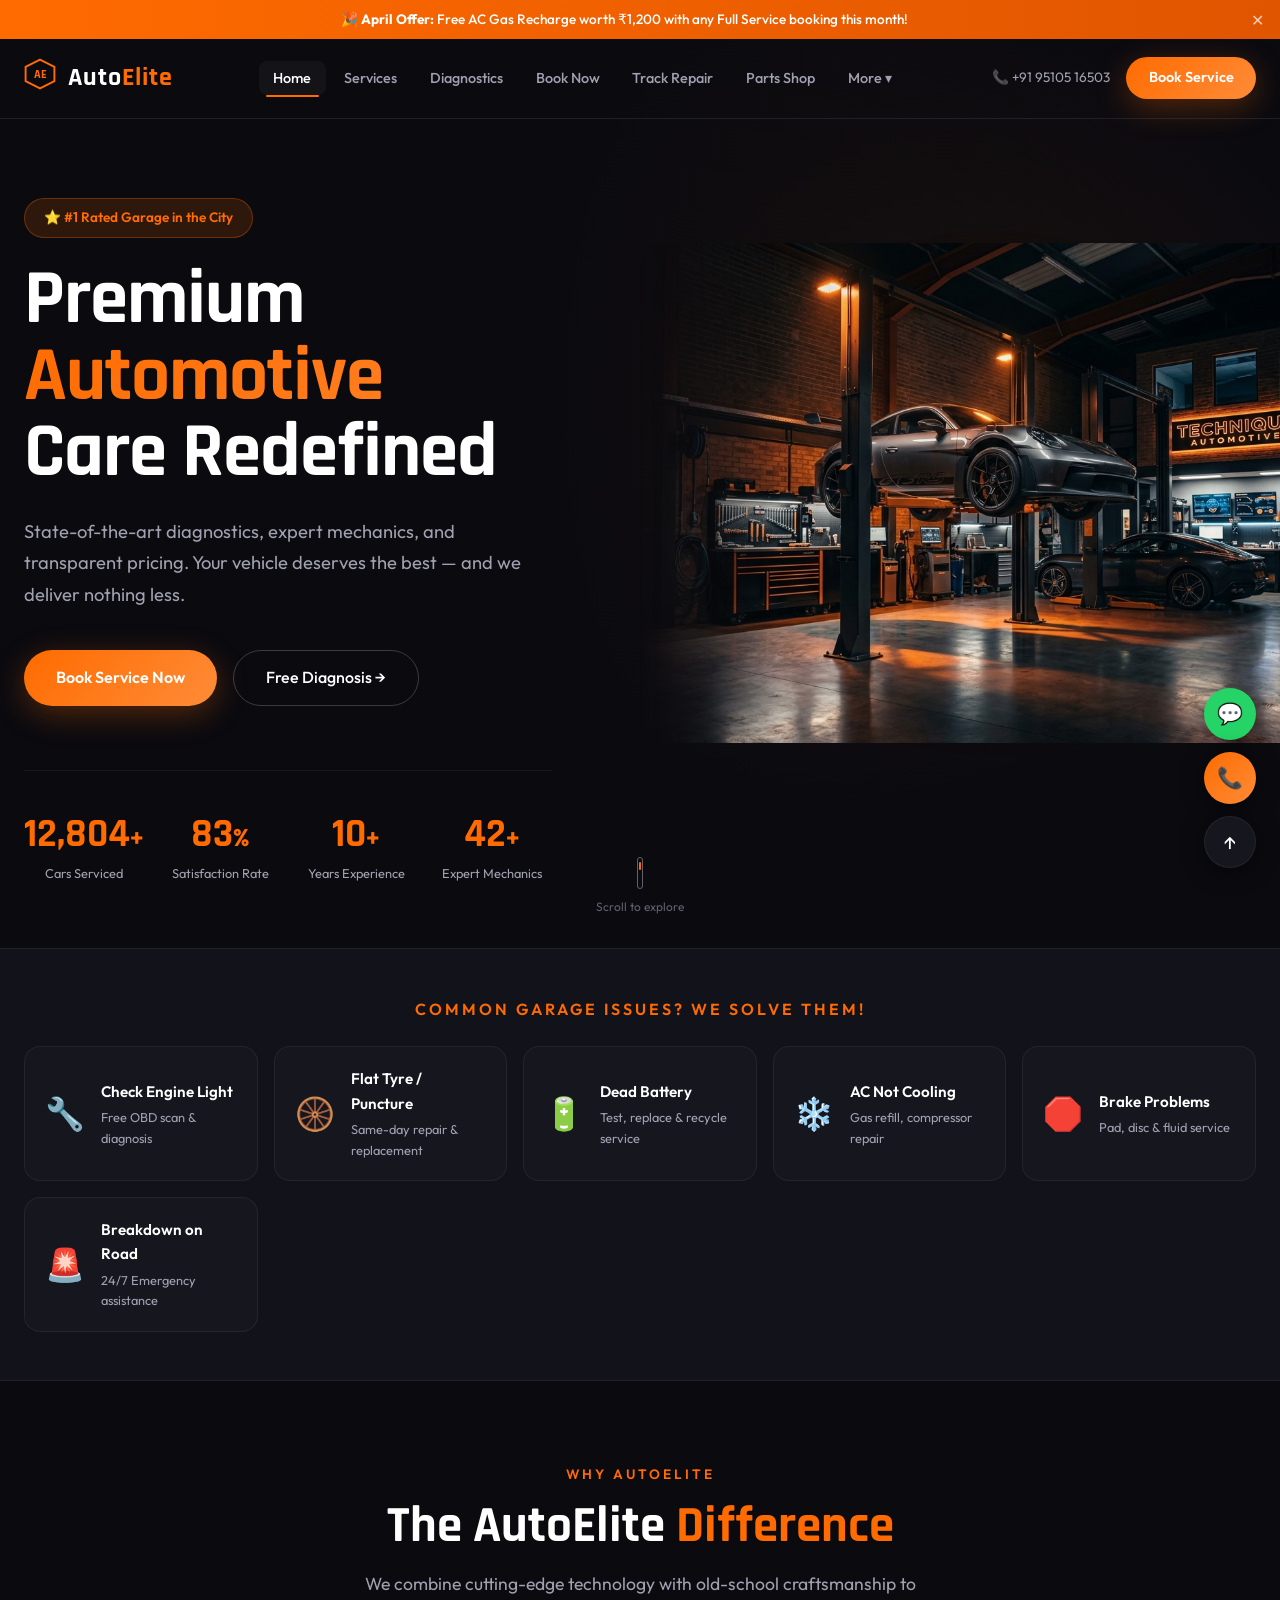
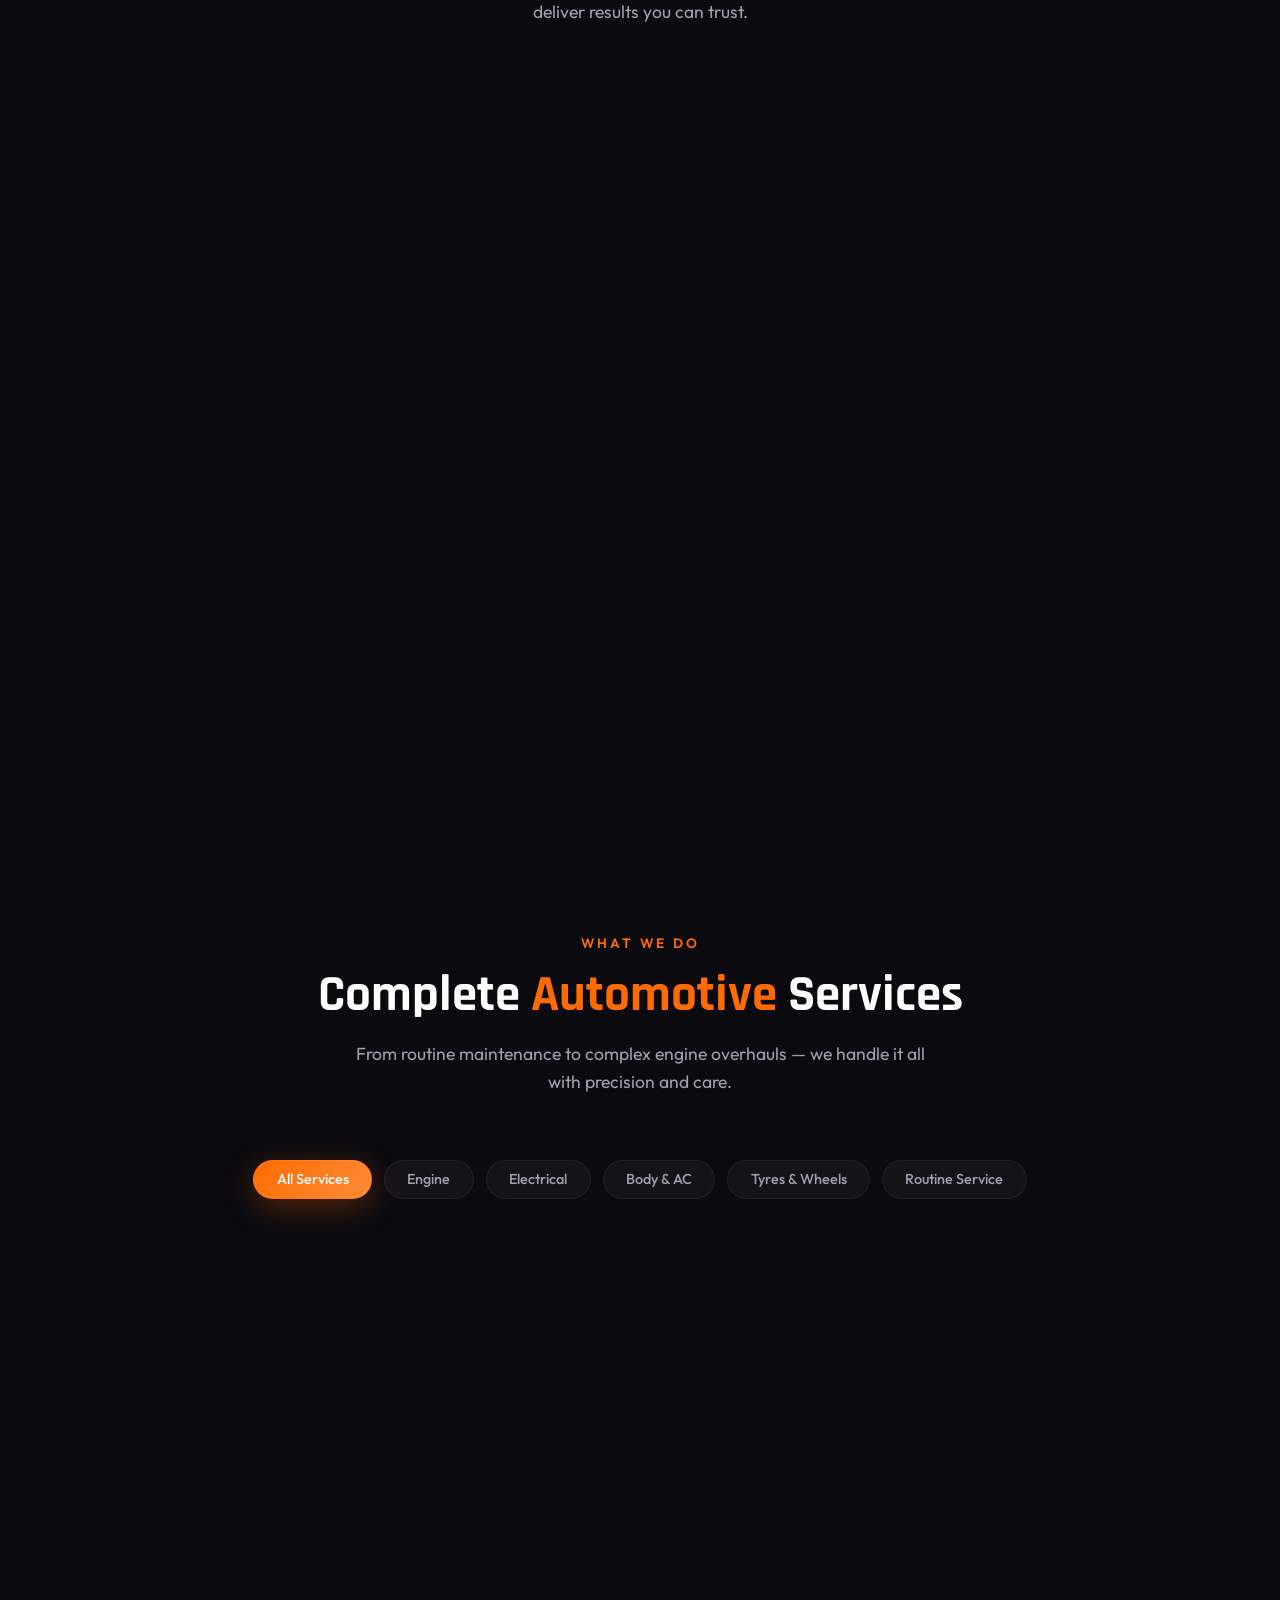
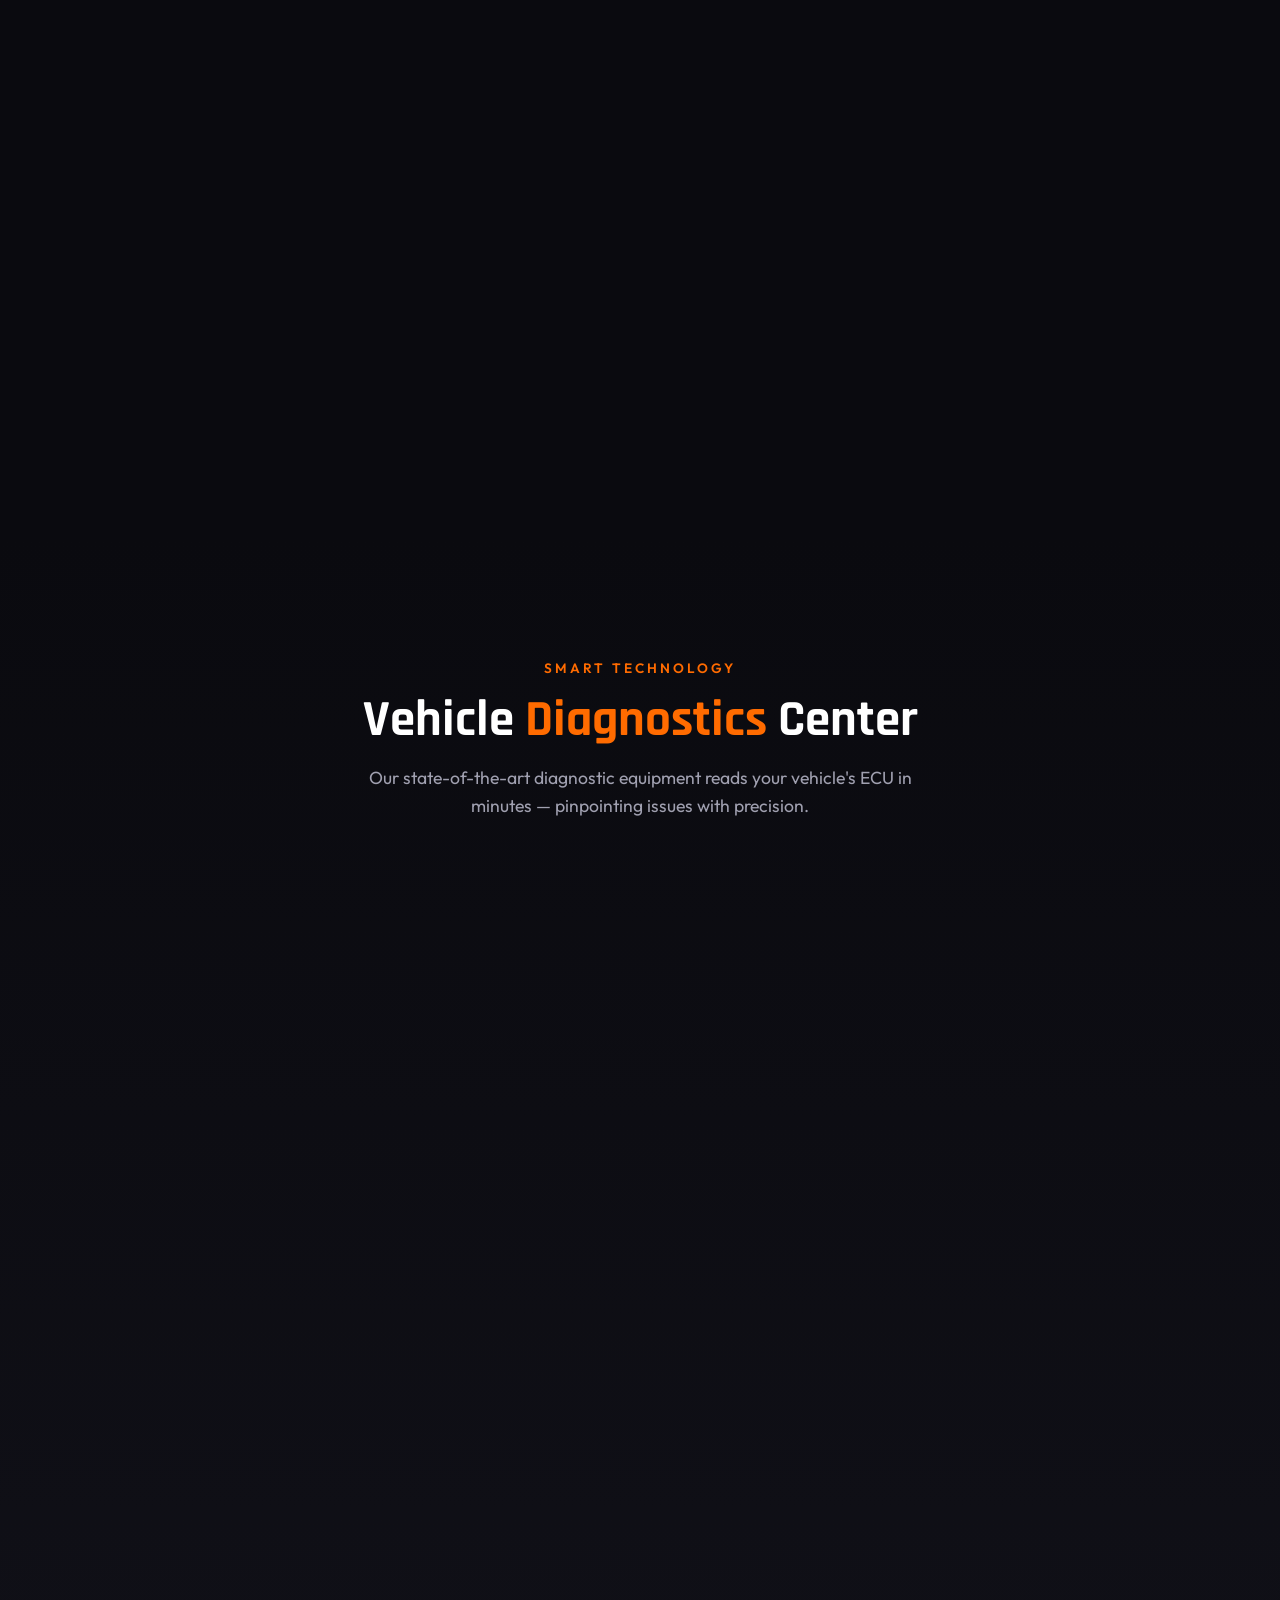
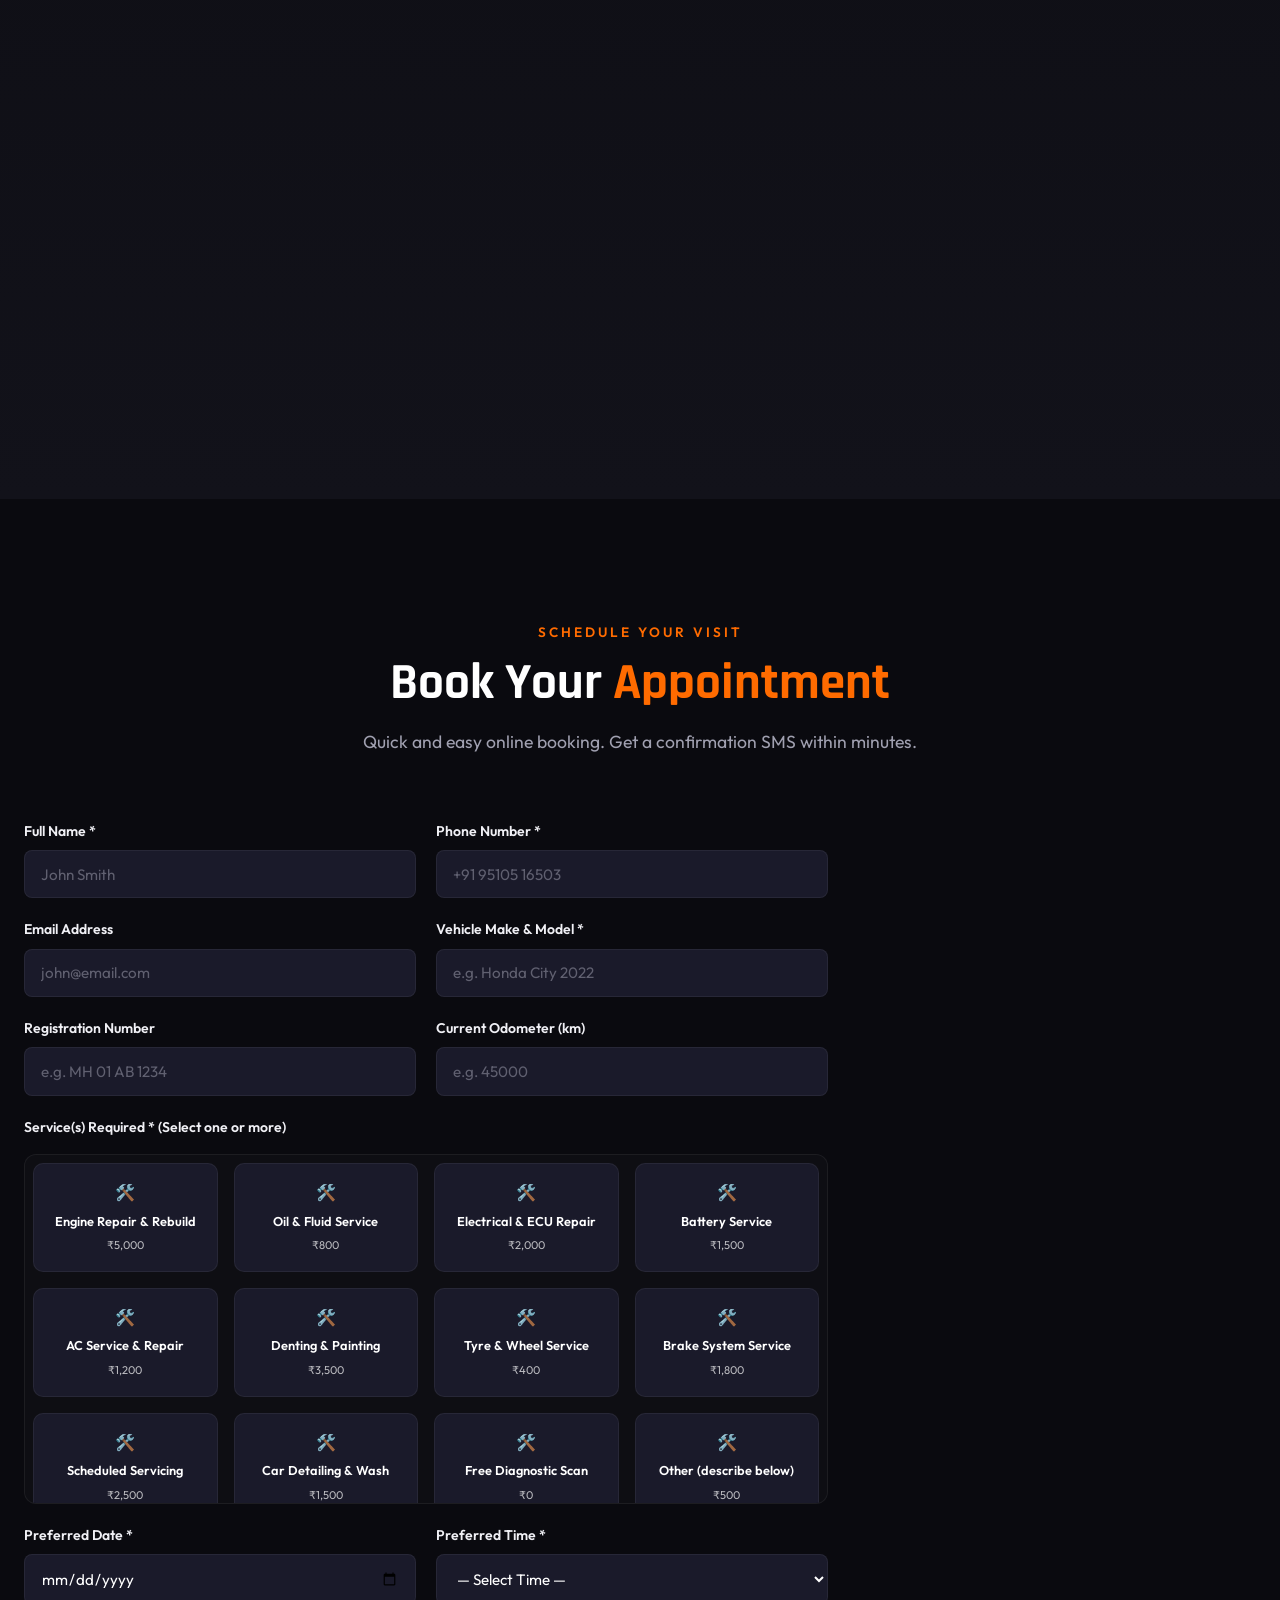
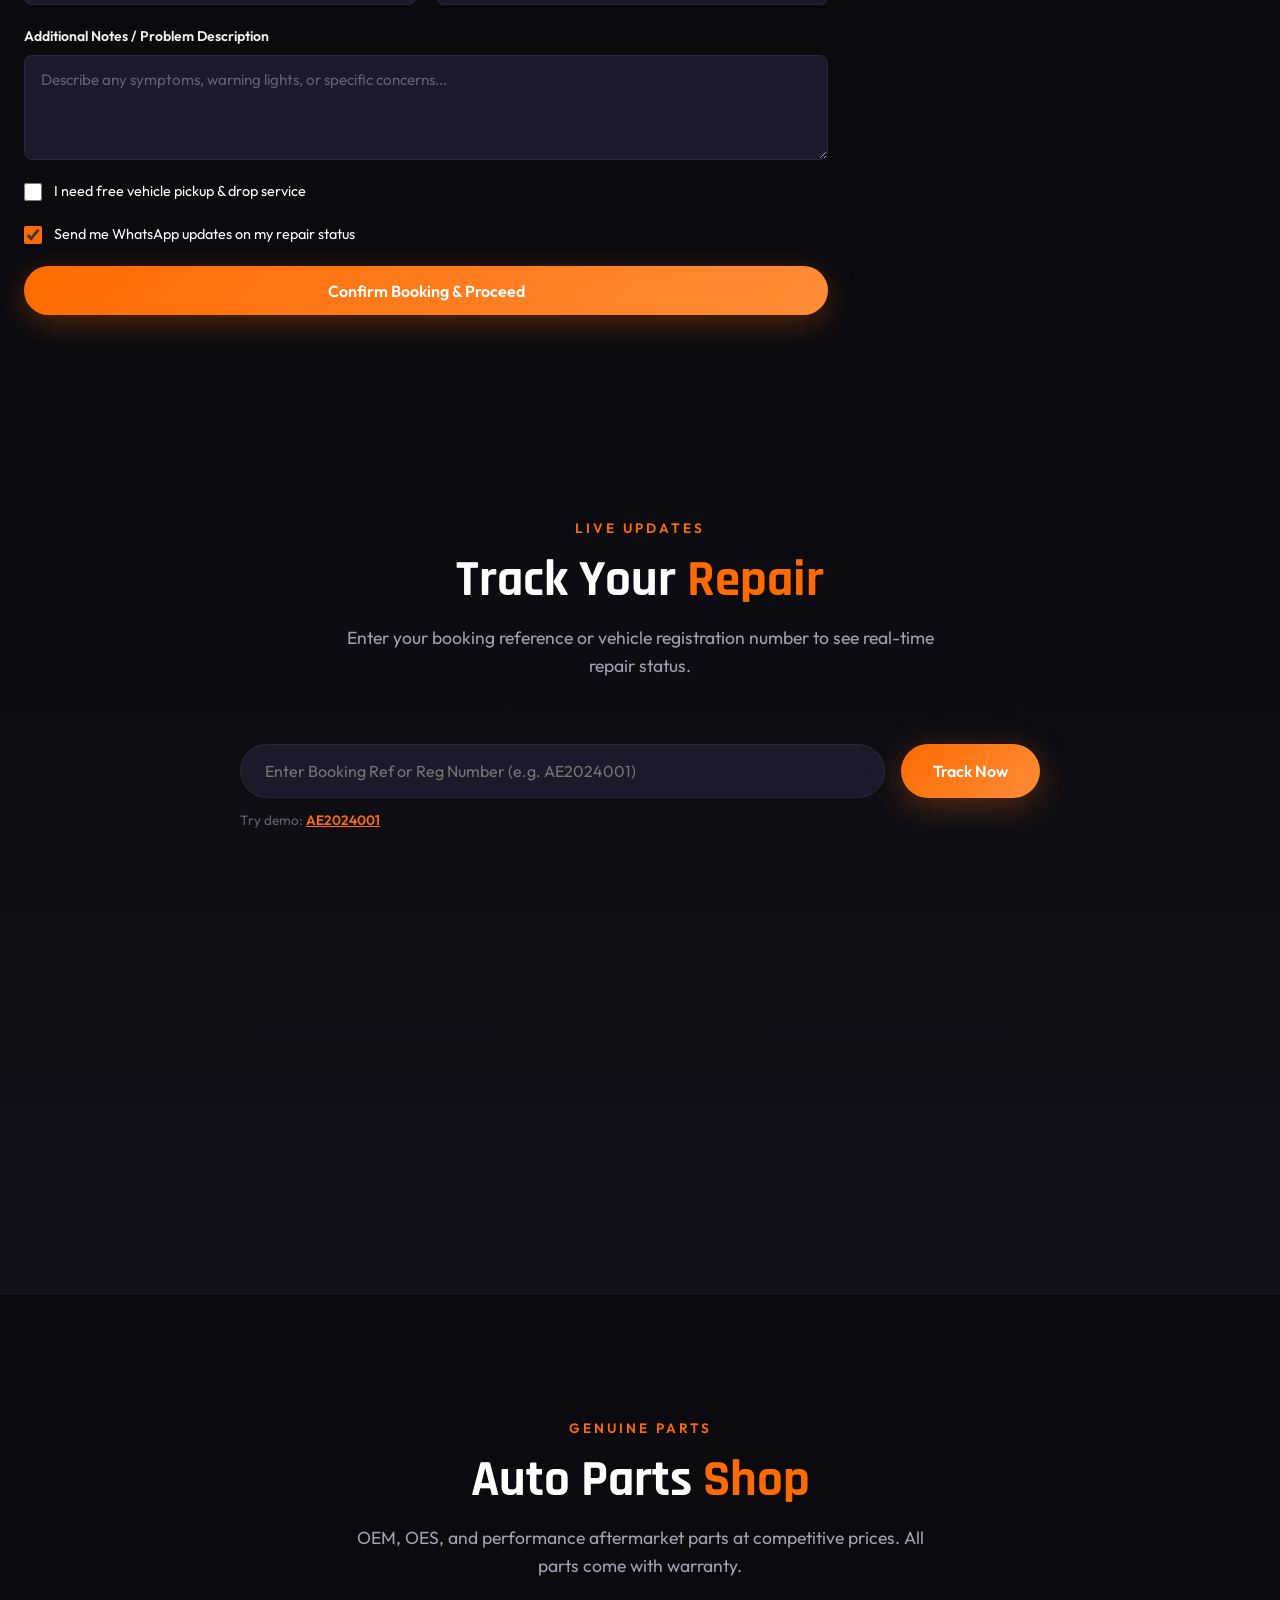
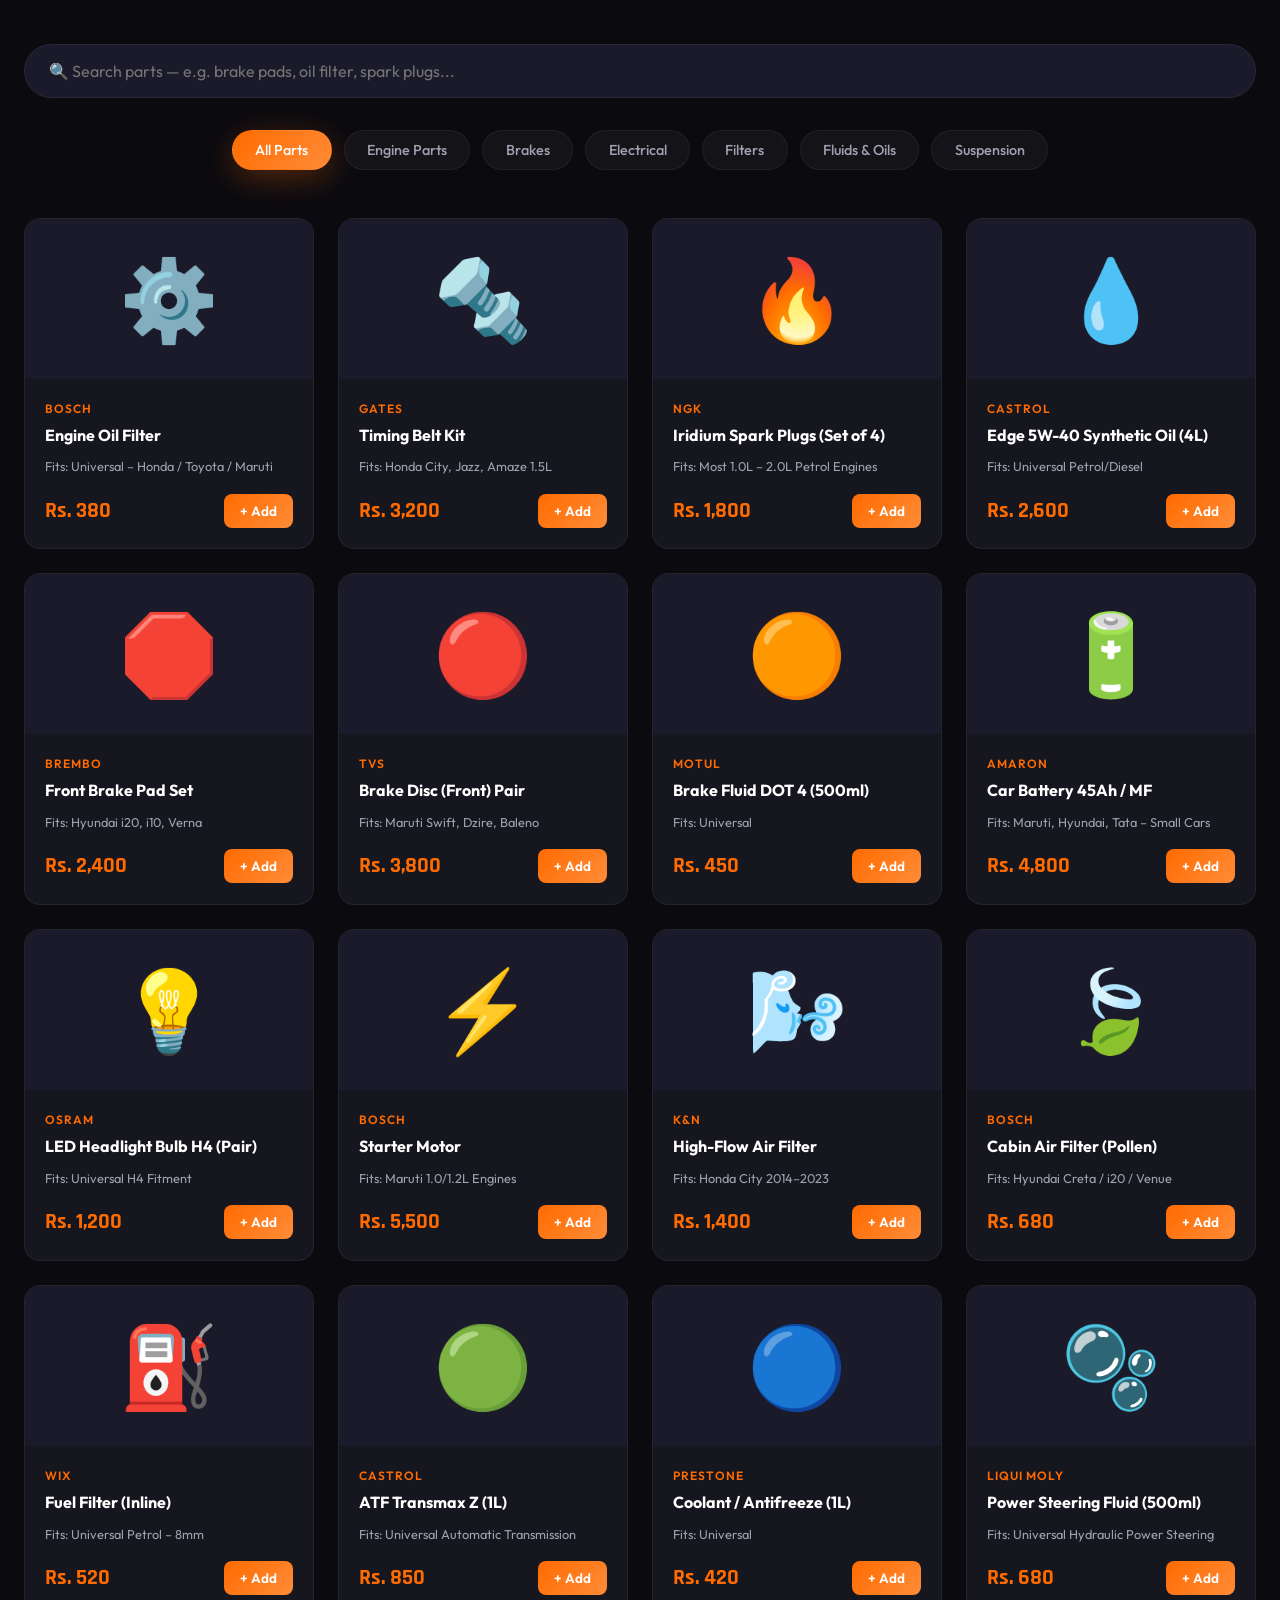
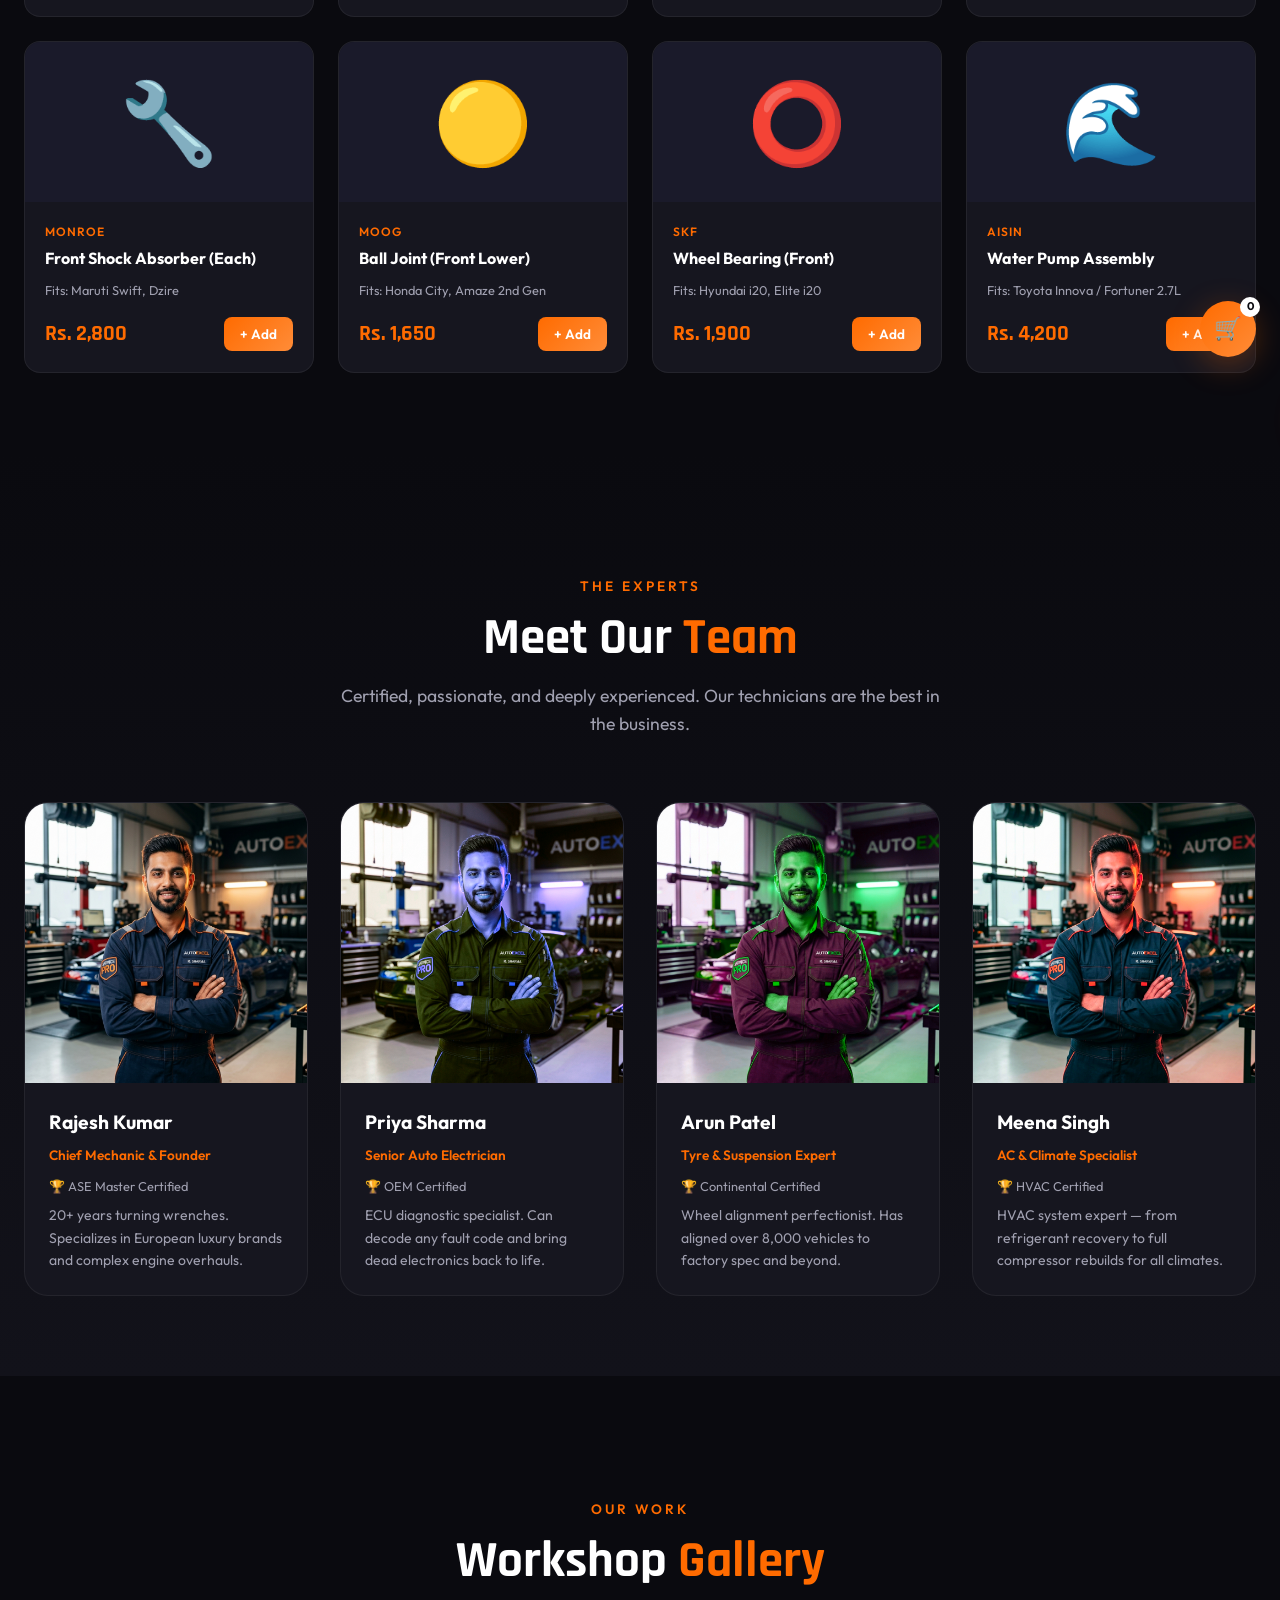
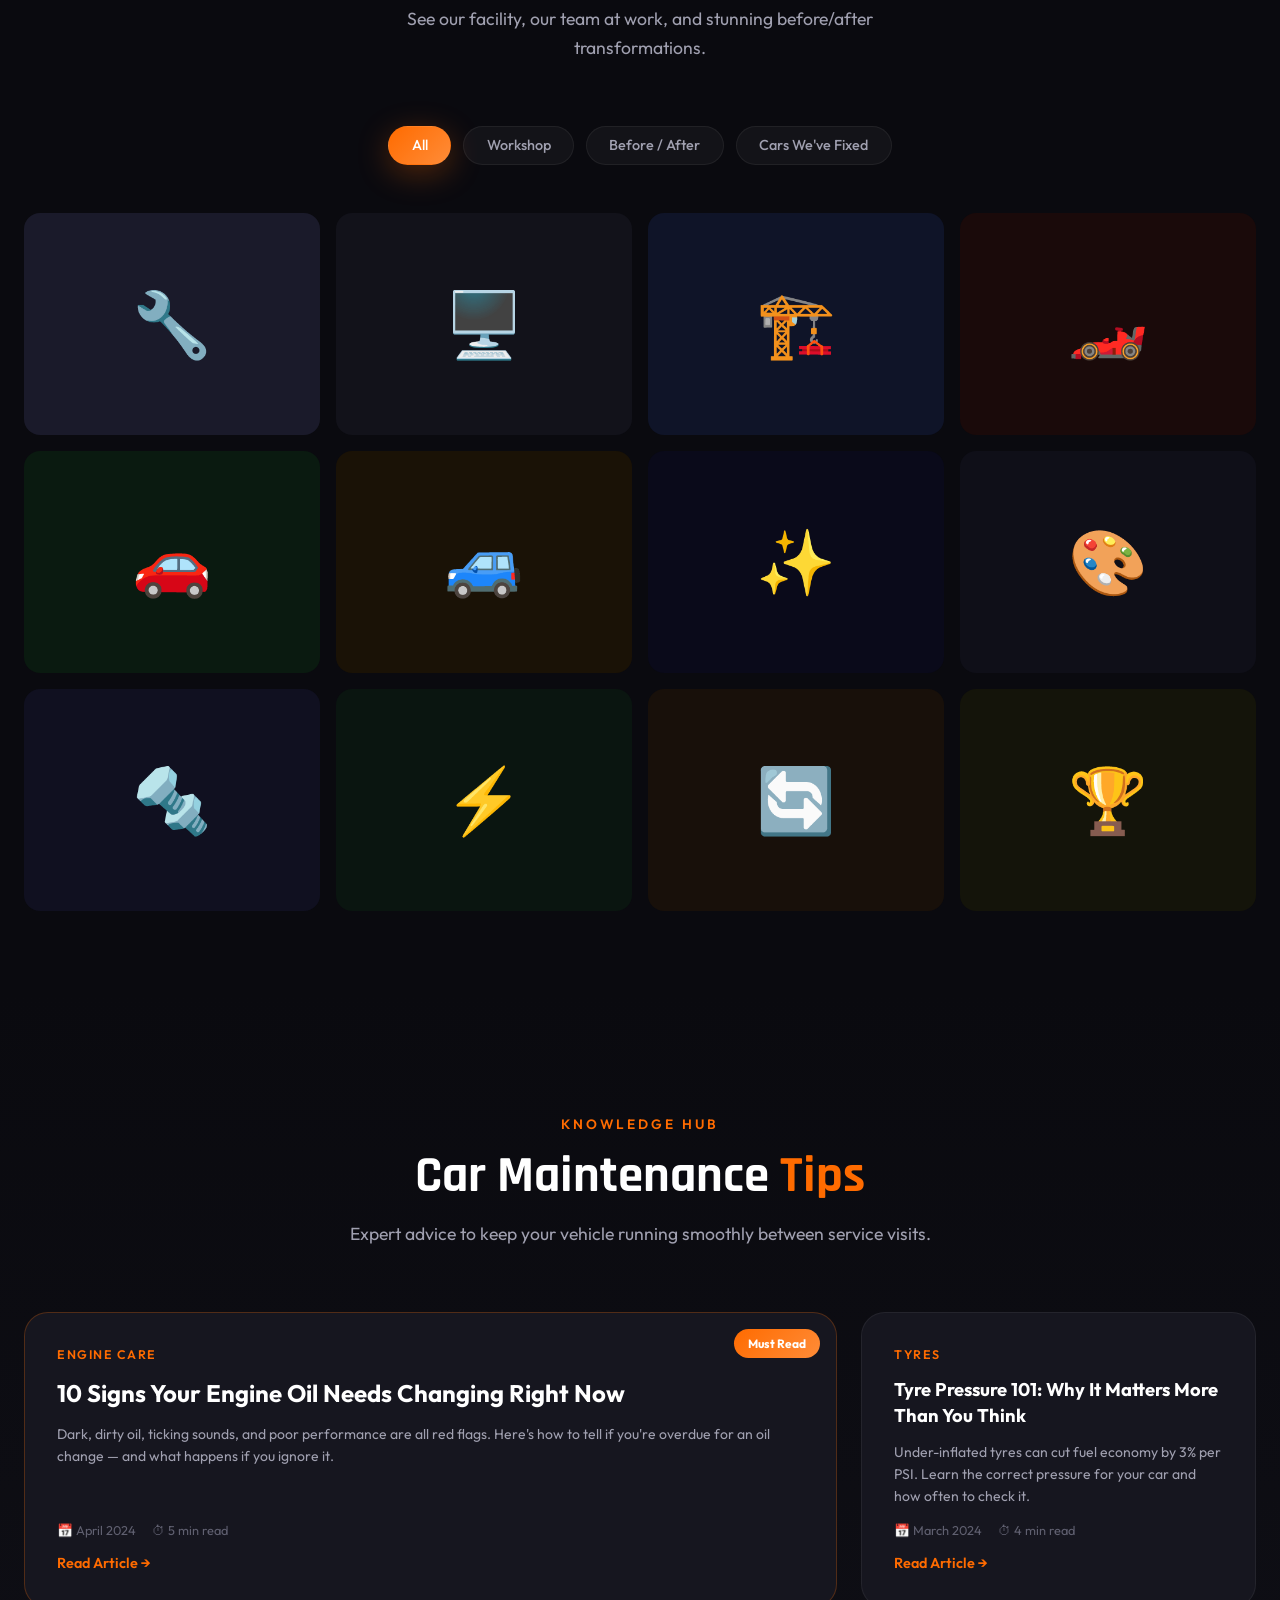
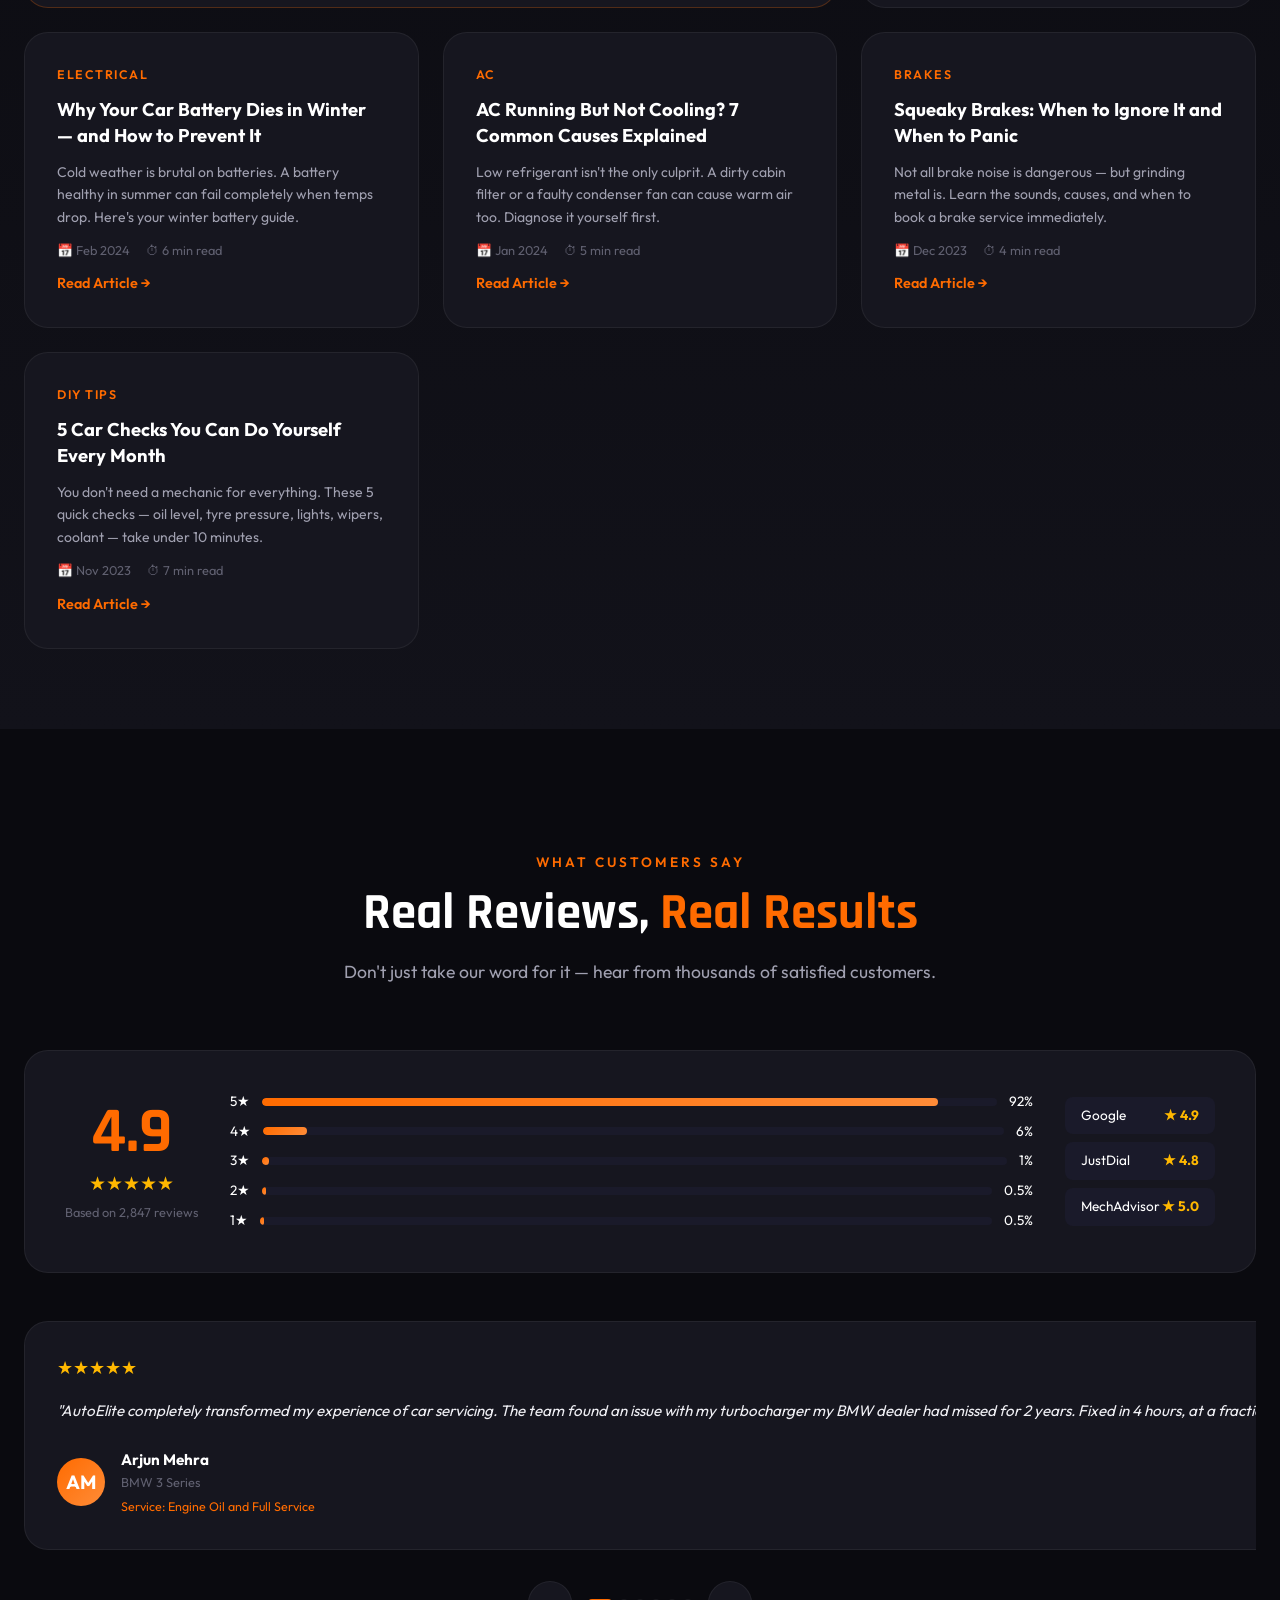
==== index.html @ bdc1ee04 "feat: Add complete AutoElite Garage website with all features" ====
<!DOCTYPE html>
<html lang="en">
<head>
  <meta charset="UTF-8" />
  <meta name="viewport" content="width=device-width, initial-scale=1.0" />
  <meta name="description" content="AutoElite Garage – Premium automotive repair, diagnostics, and maintenance. Book your appointment online, track your vehicle repair in real-time, and experience world-class service." />
  <meta name="keywords" content="garage, auto repair, car service, vehicle diagnostics, brake repair, engine repair, oil change, tire service" />
  <meta name="theme-color" content="#FF6B00" />
  <meta property="og:title" content="AutoElite Garage | Premium Automotive Care" />
  <meta property="og:description" content="State-of-the-art diagnostics, certified mechanics, and transparent pricing. Book online in 60 seconds." />
  <meta property="og:type" content="website" />
  <meta property="og:image" content="assets/hero.jpg" />
  <meta name="twitter:card" content="summary_large_image" />
  <link rel="icon" href="data:image/svg+xml,<svg xmlns='http://www.w3.org/2000/svg' viewBox='0 0 100 100'><text y='.9em' font-size='90'>🔧</text></svg>" />
  <title>AutoElite Garage | Premium Automotive Care</title>
  <link rel="preconnect" href="https://fonts.googleapis.com" />
  <link rel="preconnect" href="https://fonts.gstatic.com" crossorigin />
  <link href="https://fonts.googleapis.com/css2?family=Outfit:wght@300;400;500;600;700;800;900&family=Rajdhani:wght@400;500;600;700&display=swap" rel="stylesheet" />
  <link rel="stylesheet" href="css/style.css" />
  <link rel="stylesheet" href="css/animations.css" />
  <style>
    .service-selection-grid {
      display: grid;
      grid-template-columns: repeat(auto-fill, minmax(160px, 1fr));
      gap: 1rem;
      margin-top: 0.5rem;
      max-height: 350px;
      overflow-y: auto;
      padding: 0.5rem;
      border: 1px solid var(--dark-border);
      border-radius: 12px;
      background: rgba(255, 255, 255, 0.02);
    }
    .service-card {
      background: var(--dark-3);
      border: 1px solid var(--dark-border);
      padding: 1rem;
      border-radius: 10px;
      cursor: pointer;
      transition: all 0.3s ease;
      display: flex;
      flex-direction: column;
      justify-content: center;
      align-items: center;
      text-align: center;
      gap: 0.5rem;
      user-select: none;
    }
    .service-card:hover {
      border-color: var(--orange);
      background: rgba(255, 107, 0, 0.05);
      transform: translateY(-2px);
    }
    .service-card.selected {
      border-color: var(--orange);
      background: var(--orange);
      color: white;
      box-shadow: 0 4px 15px rgba(255, 107, 0, 0.4);
    }
    .service-card .svc-name {
      font-size: 0.8rem;
      font-weight: 600;
      line-height: 1.2;
    }
    .service-card .svc-price {
      font-size: 0.7rem;
      opacity: 0.7;
    }
    .service-card.selected .svc-price {
      opacity: 1;
    }
    .booking-price-tag {
      margin-top: 1.5rem;
      padding: 1rem;
      background: rgba(255, 107, 0, 0.1);
      border-radius: 8px;
      border-left: 4px solid var(--orange);
      font-weight: bold;
    }
  </style>
</head>
<body>

  <!-- PROMO ANNOUNCEMENT BAR -->
  <div class="promo-bar" id="promo-bar">
    <span>🎉 <strong>April Offer:</strong> Free AC Gas Recharge worth ₹1,200 with any Full Service booking this month!</span>
    <button class="promo-close" onclick="document.getElementById('promo-bar').style.display='none'" aria-label="Close">✕</button>
  </div>

  <!-- PRELOADER -->
  <div id="preloader">
    <div class="preloader-inner">
      <div class="gear-wrap">
        <svg class="gear" viewBox="0 0 100 100" xmlns="http://www.w3.org/2000/svg">
          <path d="M43.5,0 L56.5,0 L59,14.5 C63.5,15.8 67.7,17.8 71.4,20.5 L85,15.5 L94.5,25 L89.5,38.6 C92.2,42.3 94.2,46.5 95.5,51 L110,53.5 L110,66.5 L95.5,69 C94.2,73.5 92.2,77.7 89.5,81.4 L94.5,95 L85,104.5 L71.4,99.5 C67.7,102.2 63.5,104.2 59,105.5 L56.5,120 L43.5,120 L41,105.5 C36.5,104.2 32.3,102.2 28.6,99.5 L15,104.5 L5.5,95 L10.5,81.4 C7.8,77.7 5.8,73.5 4.5,69 L-10,66.5 L-10,53.5 L4.5,51 C5.8,46.5 7.8,42.3 10.5,38.6 L5.5,25 L15,15.5 L28.6,20.5 C32.3,17.8 36.5,15.8 41,14.5 Z M50,35 A15,15 0 1,0 50,65 A15,15 0 1,0 50,35 Z" fill="none" stroke="#FF6B00" stroke-width="4"/>
        </svg>
      </div>
      <div class="preloader-text">AutoElite</div>
      <div class="preloader-bar"><div class="preloader-fill"></div></div>
    </div>
  </div>

  <!-- PARTICLES BACKGROUND -->
  <canvas id="particles-canvas"></canvas>

  <!-- NAVBAR -->
  <nav id="navbar" class="navbar">
    <div class="nav-container">
      <a href="#home" class="nav-logo" id="nav-logo">
        <div class="logo-icon">
          <svg width="32" height="32" viewBox="0 0 100 100">
            <polygon points="50,5 95,27.5 95,72.5 50,95 5,72.5 5,27.5" fill="none" stroke="#FF6B00" stroke-width="6"/>
            <text x="50" y="62" text-anchor="middle" fill="#FF6B00" font-size="38" font-weight="bold" font-family="Rajdhani">AE</text>
          </svg>
        </div>
        <span class="logo-text">Auto<span class="accent">Elite</span></span>
      </a>

      <ul class="nav-links" id="nav-links">
        <li><a href="#home" class="nav-link active" data-page="home">Home</a></li>
        <li><a href="#services" class="nav-link" data-page="services">Services</a></li>
        <li><a href="#diagnostics" class="nav-link" data-page="diagnostics">Diagnostics</a></li>
        <li><a href="#booking" class="nav-link" data-page="booking">Book Now</a></li>
        <li><a href="#tracking" class="nav-link" data-page="tracking">Track Repair</a></li>
        <li><a href="#shop" class="nav-link" data-page="shop">Parts Shop</a></li>
        <li class="nav-dropdown">
          <a href="#" class="nav-link">More ▾</a>
          <ul class="dropdown-menu">
            <li><a href="#team" class="nav-link">Our Team</a></li>
            <li><a href="#gallery" class="nav-link">Gallery</a></li>
            <li><a href="#blog" class="nav-link">Car Tips</a></li>
            <li><a href="#testimonials" class="nav-link">Reviews</a></li>
            <li><a href="#faq" class="nav-link">FAQ</a></li>
            <li><a href="#estimator" class="nav-link">💰 Cost Estimator</a></li>
            <li><a href="#emergency" class="nav-link">Emergency</a></li>
            <li><a href="#about" class="nav-link">About Us</a></li>
            <li><a href="#contact" class="nav-link">Contact</a></li>
          </ul>
        </li>
      </ul>

      <div class="nav-actions">
        <a href="tel:+919510516503" class="nav-phone">📞 +91 95105 16503</a>
        <a href="#booking" class="btn-book-nav">Book Service</a>
        <button class="hamburger" id="hamburger" aria-label="Menu">
          <span></span><span></span><span></span>
        </button>
      </div>
    </div>
  </nav>

  <!-- MOBILE MENU -->
  <div class="mobile-menu" id="mobile-menu">
    <div class="mobile-menu-inner">
      <a href="#home" class="mobile-link" data-close>Home</a>
      <a href="#services" class="mobile-link" data-close>Services</a>
      <a href="#diagnostics" class="mobile-link" data-close>Diagnostics</a>
      <a href="#booking" class="mobile-link" data-close>Book Appointment</a>
      <a href="#tracking" class="mobile-link" data-close>Track Repair</a>
      <a href="#shop" class="mobile-link" data-close>Parts Shop</a>
      <a href="#team" class="mobile-link" data-close>Our Team</a>
      <a href="#gallery" class="mobile-link" data-close>Gallery</a>
      <a href="#blog" class="mobile-link" data-close>Car Tips</a>
      <a href="#testimonials" class="mobile-link" data-close>Reviews</a>
      <a href="#faq" class="mobile-link" data-close>FAQ</a>
      <a href="#estimator" class="mobile-link" data-close>💰 Cost Estimator</a>
      <a href="#emergency" class="mobile-link emergency" data-close>🚨 Emergency Service</a>
      <a href="#about" class="mobile-link" data-close>About Us</a>
      <a href="#contact" class="mobile-link" data-close>Contact</a>
    </div>
  </div>

  <!-- ============ PAGE SECTIONS ============ -->

  <!-- HOME / HERO -->
  <section id="home" class="page-section active">
    <div class="hero">
      <div class="hero-bg"></div>
      <div class="hero-overlay"></div>
      <div class="hero-content">
        <div class="hero-badge reveal">⭐ #1 Rated Garage in the City</div>
        <h1 class="hero-title reveal">
          Premium<br/>
          <span class="gradient-text">Automotive</span><br/>
          Care Redefined
        </h1>
        <p class="hero-subtitle reveal">State-of-the-art diagnostics, expert mechanics, and transparent pricing. Your vehicle deserves the best — and we deliver nothing less.</p>
        <div class="hero-actions reveal">
          <a href="#booking" class="btn-primary">Book Service Now</a>
          <a href="#diagnostics" class="btn-outline">Free Diagnosis →</a>
        </div>
        <div class="hero-stats reveal">
          <div class="stat-item">
            <span class="stat-number" data-count="15000">0</span><span class="stat-plus">+</span>
            <span class="stat-label">Cars Serviced</span>
          </div>
          <div class="stat-item">
            <span class="stat-number" data-count="98">0</span><span class="stat-plus">%</span>
            <span class="stat-label">Satisfaction Rate</span>
          </div>
          <div class="stat-item">
            <span class="stat-number" data-count="12">0</span><span class="stat-plus">+</span>
            <span class="stat-label">Years Experience</span>
          </div>
          <div class="stat-item">
            <span class="stat-number" data-count="50">0</span><span class="stat-plus">+</span>
            <span class="stat-label">Expert Mechanics</span>
          </div>
        </div>
      </div>
      <div class="hero-car-wrap">
        <div class="hero-car-glow"></div>
        <img src="assets/hero.jpg" alt="Premium Garage Service" class="hero-img reveal-right" onerror="this.style.display='none'" />
      </div>
      <div class="scroll-indicator">
        <div class="scroll-dot"></div>
        <span>Scroll to explore</span>
      </div>
    </div>

    <!-- QUICK ISSUE SOLVER -->
    <div class="issue-solver-strip">
      <div class="container">
        <h2 class="section-eyebrow">Common Garage Issues? We Solve Them!</h2>
        <div class="issue-cards">
          <div class="issue-card" onclick="scrollToSection('diagnostics')">
            <div class="issue-icon">🔧</div>
            <div class="issue-text"><strong>Check Engine Light</strong><p>Free OBD scan & diagnosis</p></div>
          </div>
          <div class="issue-card" onclick="scrollToSection('services')">
            <div class="issue-icon">🛞</div>
            <div class="issue-text"><strong>Flat Tyre / Puncture</strong><p>Same-day repair & replacement</p></div>
          </div>
          <div class="issue-card" onclick="scrollToSection('services')">
            <div class="issue-icon">🔋</div>
            <div class="issue-text"><strong>Dead Battery</strong><p>Test, replace & recycle service</p></div>
          </div>
          <div class="issue-card" onclick="scrollToSection('services')">
            <div class="issue-icon">❄️</div>
            <div class="issue-text"><strong>AC Not Cooling</strong><p>Gas refill, compressor repair</p></div>
          </div>
          <div class="issue-card" onclick="scrollToSection('services')">
            <div class="issue-icon">🛑</div>
            <div class="issue-text"><strong>Brake Problems</strong><p>Pad, disc & fluid service</p></div>
          </div>
          <div class="issue-card" onclick="scrollToSection('emergency')">
            <div class="issue-icon">🚨</div>
            <div class="issue-text"><strong>Breakdown on Road</strong><p>24/7 Emergency assistance</p></div>
          </div>
        </div>
      </div>
    </div>

    <!-- WHY CHOOSE US -->
    <div class="why-us">
      <div class="container">
        <div class="section-header">
          <span class="section-eyebrow">Why AutoElite</span>
          <h2 class="section-title">The AutoElite <span class="accent">Difference</span></h2>
          <p class="section-subtitle">We combine cutting-edge technology with old-school craftsmanship to deliver results you can trust.</p>
        </div>
        <div class="why-grid">
          <div class="why-card reveal">
            <div class="why-icon">🔬</div>
            <h3>Advanced Diagnostics</h3>
            <p>Latest OBD-II scanners and dealership-level diagnostic tools across all makes and models.</p>
          </div>
          <div class="why-card reveal">
            <div class="why-icon">📱</div>
            <h3>Real-Time Tracking</h3>
            <p>Track your car's repair status live. Get SMS & WhatsApp updates at every stage.</p>
          </div>
          <div class="why-card reveal">
            <div class="why-icon">💰</div>
            <h3>Transparent Pricing</h3>
            <p>No hidden charges. See the full breakdown before we start any work. Zero surprises.</p>
          </div>
          <div class="why-card reveal">
            <div class="why-icon">🏆</div>
            <h3>Certified Mechanics</h3>
            <p>ASE-certified technicians with brand-specific training for European, Japanese & domestic cars.</p>
          </div>
          <div class="why-card reveal">
            <div class="why-icon">🛡️</div>
            <h3>Service Warranty</h3>
            <p>All repairs backed by 6-month / 10,000 km warranty. We stand behind our work.</p>
          </div>
          <div class="why-card reveal">
            <div class="why-icon">🚗</div>
            <h3>Free Pickup & Drop</h3>
            <p>Can't come to us? We'll pick up your vehicle and return it after service — at no extra cost.</p>
          </div>
        </div>
      </div>
    </div>
  </section>

  <!-- SERVICES -->
  <section id="services" class="page-section">
    <div class="container">
      <div class="section-header">
        <span class="section-eyebrow">What We Do</span>
        <h2 class="section-title">Complete <span class="accent">Automotive</span> Services</h2>
        <p class="section-subtitle">From routine maintenance to complex engine overhauls — we handle it all with precision and care.</p>
      </div>

      <!-- SERVICE FILTER -->
      <div class="service-filter">
        <button class="filter-btn active" data-filter="all">All Services</button>
        <button class="filter-btn" data-filter="engine">Engine</button>
        <button class="filter-btn" data-filter="electrical">Electrical</button>
        <button class="filter-btn" data-filter="body">Body & AC</button>
        <button class="filter-btn" data-filter="tyres">Tyres & Wheels</button>
        <button class="filter-btn" data-filter="service">Routine Service</button>
      </div>

      <div class="services-grid" id="services-grid">
        <!-- Engine Services -->
        <div class="service-card reveal" data-category="engine">
          <div class="service-card-icon">⚙️</div>
          <div class="service-card-content">
            <h3>Engine Repair & Rebuild</h3>
            <p>Complete engine diagnosis, repair, and full rebuild services for all vehicle types. We fix what others can't.</p>
            <ul class="service-list">
              <li>Engine overhaul & rebuild</li>
              <li>Head gasket replacement</li>
              <li>Valve grinding & boring</li>
              <li>Timing belt replacement</li>
            </ul>
            <div class="service-price">From ₹5,000</div>
            <a href="#booking" class="service-book-btn">Book This Service</a>
          </div>
        </div>

        <div class="service-card reveal" data-category="engine">
          <div class="service-card-icon">💧</div>
          <div class="service-card-content">
            <h3>Oil & Fluid Service</h3>
            <p>Premium engine oil changes with OEM-grade fluids. Extended-drain synthetic options available.</p>
            <ul class="service-list">
              <li>Synthetic & semi-synthetic oil</li>
              <li>Coolant flush & refill</li>
              <li>Transmission fluid change</li>
              <li>Brake fluid replacement</li>
            </ul>
            <div class="service-price">From ₹800</div>
            <a href="#booking" class="service-book-btn">Book This Service</a>
          </div>
        </div>

        <!-- Electrical -->
        <div class="service-card reveal" data-category="electrical">
          <div class="service-card-icon">⚡</div>
          <div class="service-card-content">
            <h3>Electrical & ECU Repair</h3>
            <p>Modern vehicles are computers on wheels. Our certified auto-electricians handle every circuit.</p>
            <ul class="service-list">
              <li>ECU programming & repair</li>
              <li>Wiring harness repair</li>
              <li>Starter & alternator</li>
              <li>Sensor replacement</li>
            </ul>
            <div class="service-price">From ₹2,000</div>
            <a href="#booking" class="service-book-btn">Book This Service</a>
          </div>
        </div>

        <div class="service-card reveal" data-category="electrical">
          <div class="service-card-icon">🔋</div>
          <div class="service-card-content">
            <h3>Battery Service</h3>
            <p>Battery testing, replacement, and proper disposal. EV battery health checks available.</p>
            <ul class="service-list">
              <li>Free battery health test</li>
              <li>Battery replacement (all brands)</li>
              <li>Jump start assistance</li>
              <li>Old battery recycling</li>
            </ul>
            <div class="service-price">From ₹1,500</div>
            <a href="#booking" class="service-book-btn">Book This Service</a>
          </div>
        </div>

        <!-- Body & AC -->
        <div class="service-card reveal" data-category="body">
          <div class="service-card-icon">❄️</div>
          <div class="service-card-content">
            <h3>AC Service & Repair</h3>
            <p>Beat the heat with our comprehensive AC service. Gas refill, compressor repair, and more.</p>
            <ul class="service-list">
              <li>AC gas recharging (R134a/R1234yf)</li>
              <li>Compressor repair & replacement</li>
              <li>Cabin filter replacement</li>
              <li>Condenser & evaporator service</li>
            </ul>
            <div class="service-price">From ₹1,200</div>
            <a href="#booking" class="service-book-btn">Book This Service</a>
          </div>
        </div>

        <div class="service-card reveal" data-category="body">
          <div class="service-card-icon">🎨</div>
          <div class="service-card-content">
            <h3>Denting & Painting</h3>
            <p>Expert body repair and paint matching using computer colour analysis. Like it never happened.</p>
            <ul class="service-list">
              <li>Dent removal (PDR available)</li>
              <li>Computer paint matching</li>
              <li>Scratch & chip repair</li>
              <li>Full body respray</li>
            </ul>
            <div class="service-price">From ₹3,500</div>
            <a href="#booking" class="service-book-btn">Book This Service</a>
          </div>
        </div>

        <!-- Tyres -->
        <div class="service-card reveal" data-category="tyres">
          <div class="service-card-icon">🛞</div>
          <div class="service-card-content">
            <h3>Tyre & Wheel Service</h3>
            <p>Full tyre services from premium brands. 3D wheel alignment and dynamic balancing.</p>
            <ul class="service-list">
              <li>Tyre fitting (all brands)</li>
              <li>3D computerised alignment</li>
              <li>Dynamic wheel balancing</li>
              <li>Puncture repair & tubeless</li>
            </ul>
            <div class="service-price">From ₹400</div>
            <a href="#booking" class="service-book-btn">Book This Service</a>
          </div>
        </div>

        <div class="service-card reveal" data-category="tyres">
          <div class="service-card-icon">🛑</div>
          <div class="service-card-content">
            <h3>Brake System Service</h3>
            <p>Your safety is our priority. Complete brake inspection, repair and upgrade services.</p>
            <ul class="service-list">
              <li>Brake pad & disc replacement</li>
              <li>Brake fluid flush</li>
              <li>ABS sensor repair</li>
              <li>Handbrake adjustment</li>
            </ul>
            <div class="service-price">From ₹1,800</div>
            <a href="#booking" class="service-book-btn">Book This Service</a>
          </div>
        </div>

        <!-- Routine Service -->
        <div class="service-card reveal" data-category="service">
          <div class="service-card-icon">📋</div>
          <div class="service-card-content">
            <h3>Scheduled Servicing</h3>
            <p>Manufacturer-recommended service intervals. Keep your warranty valid and your car healthy.</p>
            <ul class="service-list">
              <li>5,000 / 10,000 / 15,000 km service</li>
              <li>Filter replacements (Air, Oil, Fuel)</li>
              <li>Spark plug replacement</li>
              <li>Multi-point inspection (50+ checks)</li>
            </ul>
            <div class="service-price">From ₹2,500</div>
            <a href="#booking" class="service-book-btn">Book This Service</a>
          </div>
        </div>

        <div class="service-card reveal" data-category="service">
          <div class="service-card-icon">✨</div>
          <div class="service-card-content">
            <h3>Car Detailing & Wash</h3>
            <p>Professional interior and exterior detailing. Ceramic coating and PPF available.</p>
            <ul class="service-list">
              <li>Interior deep cleaning</li>
              <li>Machine polishing</li>
              <li>Ceramic coating (3H/7H/9H)</li>
              <li>Paint Protection Film (PPF)</li>
            </ul>
            <div class="service-price">From ₹1,500</div>
            <a href="#booking" class="service-book-btn">Book This Service</a>
          </div>
        </div>
      </div>
    </div>
  </section>

  <!-- DIAGNOSTICS -->
  <section id="diagnostics" class="page-section">
    <div class="container">
      <div class="section-header">
        <span class="section-eyebrow">Smart Technology</span>
        <h2 class="section-title">Vehicle <span class="accent">Diagnostics</span> Center</h2>
        <p class="section-subtitle">Our state-of-the-art diagnostic equipment reads your vehicle's ECU in minutes — pinpointing issues with precision.</p>
      </div>
      <div class="diag-layout">
        <div class="diag-visual reveal-left">
          <img src="assets/diagnostics.jpg" alt="Vehicle Diagnostics" class="diag-img"/>
          <div class="diag-badge">Free First Scan</div>
        </div>
        <div class="diag-content">
          <div class="diag-tool reveal">
            <div class="diag-tool-icon">🖥️</div>
            <div>
              <h3>OBD-II Full System Scan</h3>
              <p>Read and clear fault codes from Engine, Transmission, ABS, Airbag, TPMS, and all other modules.</p>
              <span class="diag-tag free">FREE</span>
            </div>
          </div>
          <div class="diag-tool reveal">
            <div class="diag-tool-icon">📊</div>
            <div>
              <h3>Live Data Analysis</h3>
              <p>Monitor real-time engine parameters — O2 sensors, fuel trims, coolant temp, MAF readings, and 100+ PIDs.</p>
            </div>
          </div>
          <div class="diag-tool reveal">
            <div class="diag-tool-icon">🔌</div>
            <div>
              <h3>ECU Programming & Coding</h3>
              <p>Module programming, key coding, injector calibration, and software updates for major brands.</p>
            </div>
          </div>
          <div class="diag-tool reveal">
            <div class="diag-tool-icon">🎯</div>
            <div>
              <h3>4-Wheel Alignment Analysis</h3>
              <p>3D computerized alignment with before/after printout. Covers camber, caster, toe, and thrust angle.</p>
            </div>
          </div>
          <div class="diag-tool reveal">
            <div class="diag-tool-icon">💨</div>
            <div>
              <h3>Exhaust Emissions Test</h3>
              <p>PUC-grade emissions testing with detailed report. Required for pollution certificates.</p>
            </div>
          </div>
        </div>
      </div>

      <!-- ISSUE LOOKUP TOOL -->
      <div class="issue-lookup reveal">
        <h3>🔍 Symptom Checker — What's Wrong With My Car?</h3>
        <p>Select a symptom and get instant insights on possible causes and recommended action.</p>
        <div class="symptom-grid">
          <button class="symptom-btn" onclick="showSymptom('check-engine')">Check Engine Light On</button>
          <button class="symptom-btn" onclick="showSymptom('vibration')">Vibration While Driving</button>
          <button class="symptom-btn" onclick="showSymptom('overheating')">Engine Overheating</button>
          <button class="symptom-btn" onclick="showSymptom('hard-start')">Hard to Start</button>
          <button class="symptom-btn" onclick="showSymptom('smoke')">White/Blue Smoke</button>
          <button class="symptom-btn" onclick="showSymptom('brake-noise')">Brake Squealing/Grinding</button>
          <button class="symptom-btn" onclick="showSymptom('poor-mileage')">Poor Fuel Economy</button>
          <button class="symptom-btn" onclick="showSymptom('ac-warm')">AC Blowing Warm Air</button>
          <button class="symptom-btn" onclick="showSymptom('oil-leak')">Oil Leak Under Car</button>
          <button class="symptom-btn" onclick="showSymptom('steering')">Steering Pulling to Side</button>
        </div>
        <div id="symptom-result" class="symptom-result hidden">
          <div class="symptom-result-inner">
            <div id="symptom-icon" class="s-icon"></div>
            <div id="symptom-title" class="s-title"></div>
            <div id="symptom-causes" class="s-causes"></div>
            <div id="symptom-action" class="s-action"></div>
            <a href="#booking" class="btn-primary" style="margin-top:1rem">Book Diagnosis Now</a>
          </div>
        </div>
      </div>
    </div>
  </section>

  <!-- BOOKING -->
  <section id="booking" class="page-section">
    <div class="container">
      <div class="section-header">
        <span class="section-eyebrow">Schedule Your Visit</span>
        <h2 class="section-title">Book Your <span class="accent">Appointment</span></h2>
        <p class="section-subtitle">Quick and easy online booking. Get a confirmation SMS within minutes.</p>
      </div>
      <div class="booking-layout">
        <div class="booking-form-wrap reveal-left">
          <form id="booking-form" class="booking-form" novalidate>
            <div class="form-row">
              <div class="form-group">
                <label for="booking-name">Full Name *</label>
                <input type="text" id="booking-name" placeholder="John Smith" required />
              </div>
              <div class="form-group">
                <label for="booking-phone">Phone Number *</label>
                <input type="tel" id="booking-phone" placeholder="+91 95105 16503" required />
              </div>
            </div>
            <div class="form-row">
              <div class="form-group">
                <label for="booking-email">Email Address</label>
                <input type="email" id="booking-email" placeholder="john@email.com" />
              </div>
              <div class="form-group">
                <label for="booking-vehicle">Vehicle Make & Model *</label>
                <input type="text" id="booking-vehicle" placeholder="e.g. Honda City 2022" required />
              </div>
            </div>
            <div class="form-row">
              <div class="form-group">
                <label for="booking-reg">Registration Number</label>
                <input type="text" id="booking-reg" placeholder="e.g. MH 01 AB 1234" />
              </div>
              <div class="form-group">
                <label for="booking-km">Current Odometer (km)</label>
                <input type="number" id="booking-km" placeholder="e.g. 45000" />
              </div>
            </div>
            <div class="form-group">
              <label>Service(s) Required * (Select one or more)</label>
              <div id="service-selection-grid" class="service-selection-grid">
                <!-- Dynamically populated from JS -->
              </div>
              <input type="hidden" id="selected-services-data" required />
            </div>
            <div class="form-row">
              <div class="form-group">
                <label for="booking-date">Preferred Date *</label>
                <input type="date" id="booking-date" required />
                <script>
                  document.getElementById('booking-date').min = new Date().toISOString().split('T')[0];
                </script>
              </div>
              <div class="form-group">
                <label for="booking-time">Preferred Time *</label>
                <select id="booking-time" required>
                  <option value="">— Select Time —</option>
                  <option>08:00 AM</option>
                  <option>09:00 AM</option>
                  <option>10:00 AM</option>
                  <option>11:00 AM</option>
                  <option>12:00 PM</option>
                  <option>02:00 PM</option>
                  <option>03:00 PM</option>
                  <option>04:00 PM</option>
                  <option>05:00 PM</option>
                </select>
              </div>
            </div>
            <div class="form-group">
              <label for="booking-notes">Additional Notes / Problem Description</label>
              <textarea id="booking-notes" rows="4" placeholder="Describe any symptoms, warning lights, or specific concerns..."></textarea>
            </div>
            <div class="form-check">
              <input type="checkbox" id="pickup-drop" />
              <label for="pickup-drop">I need free vehicle pickup & drop service</label>
            </div>
            <div class="form-check">
              <input type="checkbox" id="whatsapp-updates" checked />
              <label for="whatsapp-updates">Send me WhatsApp updates on my repair status</label>
            </div>
            <div id="booking-price-display" class="booking-price-tag hidden">Estimated Service Price: <span id="booking-price-amount">₹0</span></div>
            <button type="submit" class="btn-primary btn-full" id="booking-submit">
              <span>Confirm Booking & Proceed</span>
              <div class="btn-loader hidden"></div>
            </button>
          </form>

          <!-- PAYMENT MODAL -->
          <div id="payment-modal" class="payment-modal hidden">
            <div class="payment-modal-inner">
              <h3>Secure Checkout</h3>
              <p>Booking ID: <strong id="pay-ref"></strong></p>
              <div class="pay-summary">
                <div class="pay-row"><span>Service:</span> <span id="pay-service"></span></div>
                <div class="pay-row"><span>Total Amount:</span> <strong id="pay-amount"></strong></div>
              </div>
              <div class="payment-methods">
                <div class="pay-method active">💳 Card</div>
                <div class="pay-method">📱 UPI / QR</div>
                <div class="pay-method">🏦 Net Banking</div>
              </div>
              <div class="card-inputs">
                <input type="text" placeholder="Card Number" value="4242 4242 4242 4242" disabled>
                <div class="form-row">
                    <input type="text" placeholder="MM/YY" value="12/28" disabled>
                    <input type="text" placeholder="CVC" value="***" disabled>
                </div>
              </div>
              <p style="font-size:0.7rem; color:var(--grey-3); margin-bottom:1rem">Note: This is a demo gateway. No real money will be charged.</p>
              <button class="btn-primary btn-full" onclick="completePayment()">Pay Now</button>
              <button class="btn-outline btn-full" style="margin-top:0.5rem" onclick="document.getElementById('payment-modal').classList.add('hidden')">Cancel</button>
            </div>
          </div>

          <div id="booking-success" class="booking-success hidden">
            <div class="success-animation">🎉</div>
            <h3>Booking & Payment Confirmed!</h3>
            <p>Your appointment and advance payment have been received. You'll receive a confirmation call/SMS shortly.</p>
            <p class="booking-ref">Booking Ref: <strong id="booking-ref-num"></strong></p>
            <div class="payment-receipt">Receipt ID: <span id="payment-id">PAY-827391</span></div>
            <a href="#tracking" class="btn-outline" style="margin-top:1.5rem">Track Your Repair</a>
          </div>
        </div>

        <div class="booking-info reveal-right">
          <div class="booking-info-card">
            <h3>🕐 Working Hours</h3>
            <table class="hours-table">
              <tr><td>Monday – Friday</td><td><strong>8:00 AM – 7:00 PM</strong></td></tr>
              <tr><td>Saturday</td><td><strong>8:00 AM – 6:00 PM</strong></td></tr>
              <tr><td>Sunday</td><td><strong>10:00 AM – 4:00 PM</strong></td></tr>
              <tr class="emergency-row"><td>Emergency (24/7)</td><td><strong class="accent">Always Open</strong></td></tr>
            </table>
          </div>
          <div class="booking-info-card">
            <h3>📍 Location</h3>
            <p>AutoElite Garage Complex<br/>Plot No. 15, Industrial Area Phase 2<br/>Near Highway Flyover, City – 400001</p>
            <a href="https://maps.google.com" target="_blank" class="map-link">Open in Google Maps →</a>
          </div>
          <div class="booking-info-card">
            <h3>⚡ Quick Service Times</h3>
            <div class="time-list">
              <div class="time-item"><span>Oil Change</span><span>~45 min</span></div>
              <div class="time-item"><span>Tyre Fitting</span><span>~30 min</span></div>
              <div class="time-item"><span>AC Gas Refill</span><span>~1 hour</span></div>
              <div class="time-item"><span>Full Service</span><span>~3-4 hours</span></div>
              <div class="time-item"><span>Brake Service</span><span>~1.5 hours</span></div>
              <div class="time-item"><span>Diagnostics</span><span>~30 min</span></div>
            </div>
          </div>
        </div>
      </div>
    </div>
  </section>

  <!-- TRACKING -->
  <section id="tracking" class="page-section">
    <div class="container">
      <div class="section-header">
        <span class="section-eyebrow">Live Updates</span>
        <h2 class="section-title">Track Your <span class="accent">Repair</span></h2>
        <p class="section-subtitle">Enter your booking reference or vehicle registration number to see real-time repair status.</p>
      </div>

      <div class="tracking-layout">
        <div class="tracking-search reveal">
          <div class="tracking-form">
            <input type="text" id="tracking-input" placeholder="Enter Booking Ref or Reg Number (e.g. AE2024001)" class="track-input"/>
            <button class="btn-primary" onclick="trackRepair()">Track Now</button>
          </div>
          <div class="demo-hint">Try demo: <button onclick="demoTrack()" class="demo-btn">AE2024001</button></div>
        </div>

        <div id="tracking-result" class="tracking-result hidden reveal">
          <div class="track-header">
            <div class="track-vehicle">
              <div class="track-vehicle-icon">🚗</div>
              <div>
                <div class="track-vehicle-name" id="track-vehicle-name">Honda City 2022</div>
                <div class="track-reg" id="track-reg">MH 01 AB 2024</div>
              </div>
            </div>
            <div class="track-status-badge" id="track-status-badge">In Progress</div>
          </div>

          <div class="track-timeline">
            <div class="track-step completed" id="step-received">
              <div class="track-step-circle">✓</div>
              <div class="track-step-content">
                <div class="track-step-title">Vehicle Received</div>
                <div class="track-step-time" id="step-received-time">Today, 9:00 AM</div>
                <div class="track-step-desc">Your vehicle has been received and checked in at our facility.</div>
              </div>
            </div>
            <div class="track-step completed" id="step-inspection">
              <div class="track-step-circle">✓</div>
              <div class="track-step-content">
                <div class="track-step-title">Initial Inspection</div>
                <div class="track-step-time" id="step-inspection-time">Today, 9:45 AM</div>
                <div class="track-step-desc">Multi-point inspection completed. Fault codes read. Service plan confirmed.</div>
              </div>
            </div>
            <div class="track-step active" id="step-work">
              <div class="track-step-circle pulse">
                <div class="pulse-ring"></div>
                🔧
              </div>
              <div class="track-step-content">
                <div class="track-step-title">Work In Progress</div>
                <div class="track-step-time">Est. 11:30 AM – 2:00 PM</div>
                <div class="track-step-desc">Technician is performing: <strong>Engine oil change, air filter replacement, brake pad inspection, tyre rotation.</strong></div>
                <div class="progress-bar-wrap">
                  <div class="progress-bar-fill" style="width:65%"></div>
                  <span>65% Complete</span>
                </div>
              </div>
            </div>
            <div class="track-step" id="step-qc">
              <div class="track-step-circle">4</div>
              <div class="track-step-content">
                <div class="track-step-title">Quality Check</div>
                <div class="track-step-time">Est. 2:30 PM</div>
                <div class="track-step-desc">Senior technician will verify all work before handover.</div>
              </div>
            </div>
            <div class="track-step" id="step-ready">
              <div class="track-step-circle">5</div>
              <div class="track-step-content">
                <div class="track-step-title">Ready for Pickup</div>
                <div class="track-step-time">Est. 3:00 PM</div>
                <div class="track-step-desc">Vehicle wash & detail included free of charge before handover.</div>
              </div>
            </div>
          </div>

          <div class="track-invoice">
            <h3>📄 Estimated Invoice</h3>
            <table class="invoice-table">
              <tr><td>Engine Oil (5W-40 Synthetic – 4L)</td><td>₹2,800</td></tr>
              <tr><td>Oil Filter</td><td>₹350</td></tr>
              <tr><td>Air Filter</td><td>₹450</td></tr>
              <tr><td>Labour Charges</td><td>₹600</td></tr>
              <tr class="total-row"><td><strong>Total (incl. GST)</strong></td><td><strong>₹4,950</strong></td></tr>
            </table>
          </div>
        </div>
      </div>
    </div>
  </section>

  <!-- PARTS SHOP -->
  <section id="shop" class="page-section">
    <div class="container">
      <div class="section-header">
        <span class="section-eyebrow">Genuine Parts</span>
        <h2 class="section-title">Auto Parts <span class="accent">Shop</span></h2>
        <p class="section-subtitle">OEM, OES, and performance aftermarket parts at competitive prices. All parts come with warranty.</p>
      </div>

      <div class="shop-search-bar">
        <input type="text" id="shop-search" placeholder="🔍 Search parts — e.g. brake pads, oil filter, spark plugs..." oninput="filterParts()" />
      </div>

      <div class="shop-categories">
        <button class="cat-btn active" onclick="filterCategory('all', this)">All Parts</button>
        <button class="cat-btn" onclick="filterCategory('engine', this)">Engine Parts</button>
        <button class="cat-btn" onclick="filterCategory('brakes', this)">Brakes</button>
        <button class="cat-btn" onclick="filterCategory('electrical', this)">Electrical</button>
        <button class="cat-btn" onclick="filterCategory('filters', this)">Filters</button>
        <button class="cat-btn" onclick="filterCategory('fluids', this)">Fluids & Oils</button>
        <button class="cat-btn" onclick="filterCategory('suspension', this)">Suspension</button>
      </div>

      <div class="shop-grid" id="shop-grid">
        <!-- Parts populated by JS -->
      </div>

      <div class="cart-container">
        <div class="cart-icon-wrap" onclick="toggleCart()">
          🛒 <span class="cart-count" id="cart-count">0</span>
        </div>
      </div>

      <div class="cart-sidebar" id="cart-sidebar">
        <div class="cart-header">
          <h3>Your Cart</h3>
          <button onclick="toggleCart()" class="cart-close">✕</button>
        </div>
        <div class="cart-items" id="cart-items"></div>
        <div class="cart-total">
          <span>Total:</span>
          <span id="cart-total-price">₹0</span>
        </div>
        <button class="btn-primary btn-full" onclick="checkoutCart()">Proceed to Checkout</button>
      </div>
    </div>
  </section>

  <!-- TEAM -->
  <section id="team" class="page-section">
    <div class="container">
      <div class="section-header">
        <span class="section-eyebrow">The Experts</span>
        <h2 class="section-title">Meet Our <span class="accent">Team</span></h2>
        <p class="section-subtitle">Certified, passionate, and deeply experienced. Our technicians are the best in the business.</p>
      </div>
      <div class="team-grid">
        <div class="team-card reveal">
          <div class="team-card-img-wrap">
            <img src="assets/team.jpg" alt="Rajesh Kumar – Chief Mechanic" class="team-img"/>
            <div class="team-overlay">
              <div class="team-skills">
                <span>Engine Expert</span>
                <span>20+ Years</span>
              </div>
            </div>
          </div>
          <div class="team-info">
            <h3>Rajesh Kumar</h3>
            <span class="team-role">Chief Mechanic & Founder</span>
            <div class="team-certs">🏆 ASE Master Certified</div>
            <p>20+ years turning wrenches. Specializes in European luxury brands and complex engine overhauls.</p>
          </div>
        </div>
        <div class="team-card reveal">
          <div class="team-card-img-wrap">
            <img src="assets/team.jpg" alt="Priya Sharma – Auto Electrician" class="team-img filtered-blue"/>
            <div class="team-overlay">
              <div class="team-skills">
                <span>ECU Wizard</span>
                <span>12+ Years</span>
              </div>
            </div>
          </div>
          <div class="team-info">
            <h3>Priya Sharma</h3>
            <span class="team-role">Senior Auto Electrician</span>
            <div class="team-certs">🏆 OEM Certified</div>
            <p>ECU diagnostic specialist. Can decode any fault code and bring dead electronics back to life.</p>
          </div>
        </div>
        <div class="team-card reveal">
          <div class="team-card-img-wrap">
            <img src="assets/team.jpg" alt="Arun Patel – Tyre Specialist" class="team-img filtered-green"/>
            <div class="team-overlay">
              <div class="team-skills">
                <span>Alignment Pro</span>
                <span>10+ Years</span>
              </div>
            </div>
          </div>
          <div class="team-info">
            <h3>Arun Patel</h3>
            <span class="team-role">Tyre & Suspension Expert</span>
            <div class="team-certs">🏆 Continental Certified</div>
            <p>Wheel alignment perfectionist. Has aligned over 8,000 vehicles to factory spec and beyond.</p>
          </div>
        </div>
        <div class="team-card reveal">
          <div class="team-card-img-wrap">
            <img src="assets/team.jpg" alt="Meena Singh – AC Specialist" class="team-img filtered-orange"/>
            <div class="team-overlay">
              <div class="team-skills">
                <span>AC Guru</span>
                <span>8+ Years</span>
              </div>
            </div>
          </div>
          <div class="team-info">
            <h3>Meena Singh</h3>
            <span class="team-role">AC & Climate Specialist</span>
            <div class="team-certs">🏆 HVAC Certified</div>
            <p>HVAC system expert — from refrigerant recovery to full compressor rebuilds for all climates.</p>
          </div>
        </div>
      </div>
    </div>
  </section>

  <!-- GALLERY -->
  <section id="gallery" class="page-section">
    <div class="container">
      <div class="section-header">
        <span class="section-eyebrow">Our Work</span>
        <h2 class="section-title">Workshop <span class="accent">Gallery</span></h2>
        <p class="section-subtitle">See our facility, our team at work, and stunning before/after transformations.</p>
      </div>

      <div class="gallery-tabs">
        <button class="gallery-tab active" onclick="switchGallery('all', this)">All</button>
        <button class="gallery-tab" onclick="switchGallery('workshop', this)">Workshop</button>
        <button class="gallery-tab" onclick="switchGallery('before-after', this)">Before / After</button>
        <button class="gallery-tab" onclick="switchGallery('cars', this)">Cars We've Fixed</button>
      </div>

      <div class="gallery-grid" id="gallery-grid">
        <!-- Populated by JS with color-coded placeholder blocks -->
      </div>

      <!-- LIGHTBOX -->
      <div class="lightbox" id="lightbox" onclick="closeLightbox()">
        <div class="lightbox-inner" onclick="event.stopPropagation()">
          <button class="lightbox-close" onclick="closeLightbox()">✕</button>
          <div id="lightbox-content" class="lightbox-content"></div>
          <div id="lightbox-caption" class="lightbox-caption"></div>
        </div>
      </div>
    </div>
  </section>

  <!-- BLOG / CAR TIPS -->
  <section id="blog" class="page-section">
    <div class="container">
      <div class="section-header">
        <span class="section-eyebrow">Knowledge Hub</span>
        <h2 class="section-title">Car Maintenance <span class="accent">Tips</span></h2>
        <p class="section-subtitle">Expert advice to keep your vehicle running smoothly between service visits.</p>
      </div>
      <div class="blog-grid">
        <div class="blog-card reveal featured">
          <div class="blog-card-badge">Must Read</div>
          <div class="blog-card-category">Engine Care</div>
          <h3 class="blog-card-title">10 Signs Your Engine Oil Needs Changing Right Now</h3>
          <p class="blog-card-excerpt">Dark, dirty oil, ticking sounds, and poor performance are all red flags. Here's how to tell if you're overdue for an oil change — and what happens if you ignore it.</p>
          <div class="blog-card-meta">
            <span>📅 April 2024</span>
            <span>⏱ 5 min read</span>
          </div>
          <a href="#" class="blog-read-btn" onclick="openBlogPost('oil-signs'); return false;">Read Article →</a>
        </div>
        <div class="blog-card reveal">
          <div class="blog-card-category">Tyres</div>
          <h3 class="blog-card-title">Tyre Pressure 101: Why It Matters More Than You Think</h3>
          <p class="blog-card-excerpt">Under-inflated tyres can cut fuel economy by 3% per PSI. Learn the correct pressure for your car and how often to check it.</p>
          <div class="blog-card-meta"><span>📅 March 2024</span><span>⏱ 4 min read</span></div>
          <a href="#" class="blog-read-btn" onclick="openBlogPost('tyre-pressure'); return false;">Read Article →</a>
        </div>
        <div class="blog-card reveal">
          <div class="blog-card-category">Electrical</div>
          <h3 class="blog-card-title">Why Your Car Battery Dies in Winter — and How to Prevent It</h3>
          <p class="blog-card-excerpt">Cold weather is brutal on batteries. A battery healthy in summer can fail completely when temps drop. Here's your winter battery guide.</p>
          <div class="blog-card-meta"><span>📅 Feb 2024</span><span>⏱ 6 min read</span></div>
          <a href="#" class="blog-read-btn" onclick="openBlogPost('battery-winter'); return false;">Read Article →</a>
        </div>
        <div class="blog-card reveal">
          <div class="blog-card-category">AC</div>
          <h3 class="blog-card-title">AC Running But Not Cooling? 7 Common Causes Explained</h3>
          <p class="blog-card-excerpt">Low refrigerant isn't the only culprit. A dirty cabin filter or a faulty condenser fan can cause warm air too. Diagnose it yourself first.</p>
          <div class="blog-card-meta"><span>📅 Jan 2024</span><span>⏱ 5 min read</span></div>
          <a href="#" class="blog-read-btn" onclick="openBlogPost('ac-not-cooling'); return false;">Read Article →</a>
        </div>
        <div class="blog-card reveal">
          <div class="blog-card-category">Brakes</div>
          <h3 class="blog-card-title">Squeaky Brakes: When to Ignore It and When to Panic</h3>
          <p class="blog-card-excerpt">Not all brake noise is dangerous — but grinding metal is. Learn the sounds, causes, and when to book a brake service immediately.</p>
          <div class="blog-card-meta"><span>📅 Dec 2023</span><span>⏱ 4 min read</span></div>
          <a href="#" class="blog-read-btn" onclick="openBlogPost('squeaky-brakes'); return false;">Read Article →</a>
        </div>
        <div class="blog-card reveal">
          <div class="blog-card-category">DIY Tips</div>
          <h3 class="blog-card-title">5 Car Checks You Can Do Yourself Every Month</h3>
          <p class="blog-card-excerpt">You don't need a mechanic for everything. These 5 quick checks — oil level, tyre pressure, lights, wipers, coolant — take under 10 minutes.</p>
          <div class="blog-card-meta"><span>📅 Nov 2023</span><span>⏱ 7 min read</span></div>
          <a href="#" class="blog-read-btn" onclick="openBlogPost('diy-checks'); return false;">Read Article →</a>
        </div>
      </div>
    </div>

    <!-- BLOG POST MODAL -->
    <div class="blog-modal" id="blog-modal">
      <div class="blog-modal-inner">
        <button class="blog-modal-close" onclick="closeBlogModal()">✕</button>
        <div id="blog-modal-content"></div>
      </div>
    </div>
  </section>

  <!-- TESTIMONIALS -->
  <section id="testimonials" class="page-section">
    <div class="container">
      <div class="section-header">
        <span class="section-eyebrow">What Customers Say</span>
        <h2 class="section-title">Real Reviews, <span class="accent">Real Results</span></h2>
        <p class="section-subtitle">Don't just take our word for it — hear from thousands of satisfied customers.</p>
      </div>

      <div class="rating-overview reveal">
        <div class="overall-rating">
          <div class="big-score">4.9</div>
          <div class="stars">★★★★★</div>
          <div class="review-count">Based on 2,847 reviews</div>
        </div>
        <div class="rating-bars">
          <div class="rating-bar-row"><span>5★</span><div class="rating-bar"><div class="rating-bar-fill" style="width:92%"></div></div><span>92%</span></div>
          <div class="rating-bar-row"><span>4★</span><div class="rating-bar"><div class="rating-bar-fill" style="width:6%"></div></div><span>6%</span></div>
          <div class="rating-bar-row"><span>3★</span><div class="rating-bar"><div class="rating-bar-fill" style="width:1%"></div></div><span>1%</span></div>
          <div class="rating-bar-row"><span>2★</span><div class="rating-bar"><div class="rating-bar-fill" style="width:0.5%"></div></div><span>0.5%</span></div>
          <div class="rating-bar-row"><span>1★</span><div class="rating-bar"><div class="rating-bar-fill" style="width:0.5%"></div></div><span>0.5%</span></div>
        </div>
        <div class="platform-ratings">
          <div class="platform-badge"><span>Google</span><span>★ 4.9</span></div>
          <div class="platform-badge"><span>JustDial</span><span>★ 4.8</span></div>
          <div class="platform-badge"><span>MechAdvisor</span><span>★ 5.0</span></div>
        </div>
      </div>

      <div class="testimonials-slider" id="testimonials-slider">
        <div class="testimonials-track" id="testimonials-track">
          <!-- populated by JS -->
        </div>
        <div class="slider-controls">
          <button class="slider-btn prev" onclick="slideTestimonials(-1)" id="testi-prev">‹</button>
          <div class="slider-dots" id="slider-dots"></div>
          <button class="slider-btn next" onclick="slideTestimonials(1)" id="testi-next">›</button>
        </div>
      </div>
    </div>
  </section>

  <!-- FAQ -->
  <section id="faq" class="page-section">
    <div class="container">
      <div class="section-header">
        <span class="section-eyebrow">Common Questions</span>
        <h2 class="section-title">Frequently Asked <span class="accent">Questions</span></h2>
        <p class="section-subtitle">Everything you need to know before bringing your car in for service.</p>
      </div>
      <div class="faq-layout">
        <div class="faq-list">
          <div class="faq-item reveal">
            <button class="faq-q" onclick="toggleFaq(this)">
              How long does a full car service take?
              <span class="faq-arrow">▼</span>
            </button>
            <div class="faq-a">
              <p>A standard service (oil, filter, fluid top-up, multi-point check) typically takes 2–3 hours. A major service with additional repairs may take a full day. We'll give you an accurate estimate after initial inspection, and we offer a comfortable waiting lounge or free pickup/drop if you prefer.</p>
            </div>
          </div>
          <div class="faq-item reveal">
            <button class="faq-q" onclick="toggleFaq(this)">
              Do you service all car brands?
              <span class="faq-arrow">▼</span>
            </button>
            <div class="faq-a">
              <p>Yes! We service all makes and models — Japanese (Honda, Toyota, Suzuki), European (BMW, Mercedes, Audi, Volkswagen), American, Korean, and Indian brands (Tata, Mahindra, Maruti). We have brand-specific scan tools and training for each.</p>
            </div>
          </div>
          <div class="faq-item reveal">
            <button class="faq-q" onclick="toggleFaq(this)">
              Are your spare parts genuine (OEM)?
              <span class="faq-arrow">▼</span>
            </button>
            <div class="faq-a">
              <p>We use OEM (Original Equipment Manufacturer) parts wherever possible. For some repairs, we offer OES (Original Equipment Supplier) parts as a cost-effective alternative with the same quality spec. All parts come with manufacturer warranty, and we'll always show you the part before fitting it.</p>
            </div>
          </div>
          <div class="faq-item reveal">
            <button class="faq-q" onclick="toggleFaq(this)">
              What is your warranty on repairs?
              <span class="faq-arrow">▼</span>
            </button>
            <div class="faq-a">
              <p>All our repairs are backed by a 6-month / 10,000 km warranty (whichever comes first). This covers parts and labour for the specific repair done. If any issue recurs within this period, we'll fix it free of charge, no questions asked.</p>
            </div>
          </div>
          <div class="faq-item reveal">
            <button class="faq-q" onclick="toggleFaq(this)">
              Can I wait at the garage while my car is being serviced?
              <span class="faq-arrow">▼</span>
            </button>
            <div class="faq-a">
              <p>Absolutely! We have a premium air-conditioned customer lounge with complimentary tea/coffee, high-speed Wi-Fi, phone charging stations, and live repair updates on monitors. You're also welcome to watch work being done through our viewing window.</p>
            </div>
          </div>
          <div class="faq-item reveal">
            <button class="faq-q" onclick="toggleFaq(this)">
              Do you offer pickup and drop service?
              <span class="faq-arrow">▼</span>
            </button>
            <div class="faq-a">
              <p>Yes! We offer free pickup and drop service within a 15 km radius. Simply select the option when booking online or call us. Our driver will collect your car at your preferred time and return it after service.</p>
            </div>
          </div>
          <div class="faq-item reveal">
            <button class="faq-q" onclick="toggleFaq(this)">
              How do I pay? Do you accept cards and UPI?
              <span class="faq-arrow">▼</span>
            </button>
            <div class="faq-a">
              <p>We accept all payment methods: Cash, Credit/Debit Card (Visa, Mastercard, Amex), UPI (Google Pay, PhonePe, Paytm), Net Banking, and EMI options through partner banks. No extra charges for digital payments.</p>
            </div>
          </div>
          <div class="faq-item reveal">
            <button class="faq-q" onclick="toggleFaq(this)">
              Can I get an estimate before work begins?
              <span class="faq-arrow">▼</span>
            </button>
            <div class="faq-a">
              <p>Always. We never start any work without your written or verbally confirmed approval on the cost estimate. After inspection, we'll send you a detailed WhatsApp quote showing parts costs, labour, and taxes. You approve it — then work begins.</p>
            </div>
          </div>
        </div>
        <div class="faq-contact-box reveal-right">
          <div class="faq-still-question">
            <h3>Still Have Questions?</h3>
            <p>Our service advisors are here to help. Reach us on WhatsApp or give us a call — typically respond in under 5 minutes during business hours.</p>
            <a href="tel:+919510516503" class="btn-primary">📞 Call Us Now</a>
            <a href="https://wa.me/919510516503" class="btn-outline whatsapp-btn" target="_blank">💬 WhatsApp Us</a>
          </div>
        </div>
      </div>
    </div>
  </section>

  <!-- EMERGENCY -->
  <section id="emergency" class="page-section emergency-section">
    <div class="emergency-bg-pulse"></div>
    <div class="container">
      <div class="emergency-layout">
        <div class="emergency-content reveal">
          <div class="emergency-badge">🚨 24/7 Emergency Service</div>
          <h2 class="emergency-title">Broken Down?<br/>We're On Our Way.</h2>
          <p class="emergency-desc">Our emergency response team reaches you anywhere within city limits in under 45 minutes. Day or night, rain or shine — we've got your back.</p>
          <a href="tel:+919510516503" class="btn-emergency">
            <span class="em-call-icon">📞</span>
            Call Emergency Line: +91 95105 16503
          </a>
          <div class="emergency-services">
            <div class="em-service-item">✅ Jump Start / Battery Boost</div>
            <div class="em-service-item">✅ Tyre Change on Road</div>
            <div class="em-service-item">✅ Fuel Delivery</div>
            <div class="em-service-item">✅ Towing Service</div>
            <div class="em-service-item">✅ Lockout Assistance</div>
            <div class="em-service-item">✅ On-Site Minor Repairs</div>
          </div>
        </div>
        <div class="emergency-map reveal-right">
          <div class="map-placeholder">
            <div class="map-pulse"></div>
            <div class="map-label">📍 AutoElite Emergency Response Zone</div>
            <div class="response-time">⚡ Avg. Response: 35 mins</div>
            <div class="coverage-info">Covering 40 km radius</div>
          </div>
        </div>
      </div>
    </div>
  </section>

  <!-- ABOUT -->
  <section id="about" class="page-section">
    <div class="container">
      <div class="section-header">
        <span class="section-eyebrow">Our Story</span>
        <h2 class="section-title">About <span class="accent">AutoElite</span></h2>
      </div>
      <div class="about-layout">
        <div class="about-content reveal-left">
          <p class="about-lead">Founded in 2012 by master mechanic Rajesh Kumar, AutoElite began as a small workshop with a big mission: to bring dealership-quality service to independent garage pricing.</p>
          <p>What started as a 3-bay workshop has grown into a 20-bay state-of-the-art facility serving over 15,000 vehicles annually. We expanded not just in size, but in capabilities — investing heavily in equipment, training, and technology to stay ahead of the rapidly evolving automotive landscape.</p>
          <p>Today, AutoElite is the city's most trusted independent garage, known for our precision, transparency, and genuine care for every customer. We treat your car as if it were our own — because we know how much it matters to you.</p>
          <div class="about-milestones">
            <div class="milestone"><span class="milestone-year">2012</span><span>Founded with 3 bays</span></div>
            <div class="milestone"><span class="milestone-year">2016</span><span>Expanded to 10 bays, added diagnostics</span></div>
            <div class="milestone"><span class="milestone-year">2019</span><span>Launched 24/7 emergency service</span></div>
            <div class="milestone"><span class="milestone-year">2022</span><span>Opened Parts Shop, added EV services</span></div>
            <div class="milestone"><span class="milestone-year">2024</span><span>20 bays, 50+ team members, city's #1</span></div>
          </div>
        </div>
        <div class="about-certs reveal-right">
          <h3>Certifications & Memberships</h3>
          <div class="cert-grid">
            <div class="cert-badge">🏆 ASE Master Certified</div>
            <div class="cert-badge">✅ ISO 9001:2015</div>
            <div class="cert-badge">🟠 Bosch Service Partner</div>
            <div class="cert-badge">🔵 Continental Certified</div>
            <div class="cert-badge">💚 Shell Helix Oil Partner</div>
            <div class="cert-badge">🔴 Mobil 1 Authorized</div>
          </div>
          <h3 style="margin-top:2rem">Our Values</h3>
          <div class="values-list">
            <div class="value-item"><span>⚖️</span><div><strong>Honesty First</strong><p>We never recommend work that isn't needed.</p></div></div>
            <div class="value-item"><span>🔬</span><div><strong>Precision</strong><p>Every job done to OEM specification or better.</p></div></div>
            <div class="value-item"><span>🤝</span><div><strong>Respect</strong><p>For your time, your car, and your budget.</p></div></div>
          </div>
        </div>
      </div>
    </div>
  </section>

  <!-- CONTACT -->
  <section id="contact" class="page-section">
    <div class="container">
      <div class="section-header">
        <span class="section-eyebrow">Get In Touch</span>
        <h2 class="section-title">Contact <span class="accent">Us</span></h2>
        <p class="section-subtitle">Whether you have a question, a complaint, or just want to say hello — we're all ears.</p>
      </div>
      <div class="contact-layout">
        <div class="contact-info reveal-left">
          <div class="contact-item">
            <div class="contact-icon">📍</div>
            <div>
              <h3>Visit Us</h3>
              <p>AutoElite Garage Complex, Plot No. 15<br/>Industrial Area Phase 2, Near Highway Flyover<br/>City – 400001</p>
            </div>
          </div>
          <div class="contact-item">
            <div class="contact-icon">📞</div>
            <div>
              <h3>Call Us</h3>
              <p>Main: <a href="tel:+919510516503">+91 95105 16503</a><br/>Emergency: <a href="tel:+919876543211">+91 98765 43211</a></p>
            </div>
          </div>
          <div class="contact-item">
            <div class="contact-icon">📧</div>
            <div>
              <h3>Email</h3>
              <p><a href="mailto:hello@autoelitegarage.com">hello@autoelitegarage.com</a><br/><a href="mailto:support@autoelitegarage.com">support@autoelitegarage.com</a></p>
            </div>
          </div>
          <div class="contact-item">
            <div class="contact-icon">💬</div>
            <div>
              <h3>WhatsApp</h3>
              <p><a href="https://wa.me/919510516503" target="_blank">Chat with us on WhatsApp</a></p>
            </div>
          </div>
          <div class="social-links">
            <a href="#" class="social-btn">📘 Facebook</a>
            <a href="#" class="social-btn">📸 Instagram</a>
            <a href="#" class="social-btn">🎥 YouTube</a>
          </div>
        </div>
        <div class="contact-form-wrap reveal-right">
          <form id="contact-form" class="booking-form" novalidate>
            <div class="form-row">
              <div class="form-group">
                <label for="contact-name">Name *</label>
                <input type="text" id="contact-name" placeholder="Your name" required />
              </div>
              <div class="form-group">
                <label for="contact-phone">Phone</label>
                <input type="tel" id="contact-phone" placeholder="+91 xxxxx xxxxx" />
              </div>
            </div>
            <div class="form-group">
              <label for="contact-email">Email *</label>
              <input type="email" id="contact-email" placeholder="you@email.com" required />
            </div>
            <div class="form-group">
              <label for="contact-subject">Subject</label>
              <select id="contact-subject">
                <option>General Enquiry</option>
                <option>Service Quote Request</option>
                <option>Complaint / Feedback</option>
                <option>Partnership</option>
                <option>Other</option>
              </select>
            </div>
            <div class="form-group">
              <label for="contact-message">Message *</label>
              <textarea id="contact-message" rows="5" placeholder="How can we help you?" required></textarea>
            </div>
            <button type="submit" class="btn-primary btn-full">Send Message</button>
          </form>
          <div id="contact-success" class="booking-success hidden">
            <div class="success-animation">✉️</div>
            <h3>Message Sent!</h3>
            <p>Thank you for reaching out. We'll get back to you within 2 business hours.</p>
          </div>
        </div>
      </div>
    </div>
  </section>

  <!-- SERVICE COST ESTIMATOR -->
  <section id="estimator" class="page-section estimator-section">
    <div class="container">
      <div class="section-header">
        <span class="section-eyebrow">Instant Quote</span>
        <h2 class="section-title">Service Cost <span class="accent">Estimator</span></h2>
        <p class="section-subtitle">Get a ballpark figure before you book. All estimates include parts and labour. Final price confirmed after inspection.</p>
      </div>
      <div class="estimator-layout reveal">
        <div class="estimator-form-col">
          <div class="form-group">
            <label for="est-type">Vehicle Type</label>
            <select id="est-type" onchange="calcEstimate()">
              <option value="hatch">Hatchback (Swift, i10, Polo)</option>
              <option value="sedan">Sedan (City, Verna, Ciaz)</option>
              <option value="suv">SUV / MUV (Creta, Scorpio, XUV)</option>
              <option value="luxury">Luxury (BMW, Mercedes, Audi)</option>
            </select>
          </div>
          <div class="form-group">
            <label for="est-service">Service Type</label>
            <select id="est-service" onchange="calcEstimate()">
              <option value="oil">Oil Change (Synthetic)</option>
              <option value="full">Full Service (A-Service)</option>
              <option value="brakes">Brake Pad Replacement (Front)</option>
              <option value="ac">AC Service + Gas Refill</option>
              <option value="tyres">4 Tyre Fitting + Balancing</option>
              <option value="align">3D Wheel Alignment</option>
              <option value="battery">Battery Replacement</option>
              <option value="diag">Full Diagnostics Scan</option>
              <option value="detail">Car Detailing (Interior + Exterior)</option>
              <option value="ceramic">Ceramic Coating (7H)</option>
            </select>
          </div>
          <div class="estimator-addons">
            <p class="addon-label">Add-ons:</p>
            <label class="addon-check"><input type="checkbox" id="addon-pickup" onchange="calcEstimate()" /> Free Pickup &amp; Drop</label>
            <label class="addon-check"><input type="checkbox" id="addon-express" onchange="calcEstimate()" /> Express Service (same day)</label>
            <label class="addon-check"><input type="checkbox" id="addon-wash" onchange="calcEstimate()" /> Complimentary Wash</label>
          </div>
        </div>
        <div class="estimator-result-col">
          <div class="estimate-card" id="estimate-card">
            <div class="estimate-header">Estimated Cost</div>
            <div class="estimate-amount" id="estimate-amount">₹800 – ₹1,200</div>
            <div class="estimate-breakdown" id="estimate-breakdown">
              <div class="est-row"><span>Parts &amp; Fluids</span><span id="est-parts">₹600</span></div>
              <div class="est-row"><span>Labour</span><span id="est-labour">₹300</span></div>
              <div class="est-row est-total"><span>Estimated Total</span><span id="est-total">₹900</span></div>
            </div>
            <div class="estimate-note">⚡ Includes GST. Final price confirmed after inspection — no work starts without your approval.</div>
            <a href="#booking" class="btn-primary btn-full" style="margin-top:1.5rem">Book This Service</a>
          </div>
          <div class="estimate-trust">
            <div class="trust-item">🛡️ 6-Month Warranty Included</div>
            <div class="trust-item">💰 Price Match Guarantee</div>
            <div class="trust-item">📱 WhatsApp Quote in 5 mins</div>
          </div>
        </div>
      </div>
    </div>
  </section>

  <!-- FOOTER -->
  <footer class="footer">
    <div class="footer-top">
      <div class="container">
        <div class="footer-grid">
          <div class="footer-brand">
            <div class="footer-logo">Auto<span class="accent">Elite</span></div>
            <p>Premium automotive care since 2012. Your trusted partner for all car service needs.</p>
            <div class="footer-social">
              <a href="https://facebook.com" target="_blank" aria-label="Facebook">📘</a>
              <a href="https://instagram.com" target="_blank" aria-label="Instagram">📸</a>
              <a href="https://youtube.com" target="_blank" aria-label="YouTube">🎥</a>
              <a href="https://wa.me/919510516503" target="_blank" aria-label="WhatsApp">💬</a>
            </div>
          </div>
          <div class="footer-links-col">
            <h4>Services</h4>
            <a href="#services">Engine Repair</a>
            <a href="#services">Oil Change</a>
            <a href="#services">AC Service</a>
            <a href="#services">Brake Service</a>
            <a href="#services">Tyre Service</a>
            <a href="#services">Car Detailing</a>
          </div>
          <div class="footer-links-col">
            <h4>Quick Links</h4>
            <a href="#booking">Book Appointment</a>
            <a href="#tracking">Track Repair</a>
            <a href="#diagnostics">Free Diagnosis</a>
            <a href="#estimator">Cost Estimator</a>
            <a href="#shop">Parts Shop</a>
            <a href="#blog">Car Tips</a>
            <a href="#about">About Us</a>
            <a href="#emergency">Emergency Service</a>
          </div>
          <div class="footer-links-col">
            <h4>Contact</h4>
            <a href="tel:+919510516503">+91 95105 16503</a>
            <a href="mailto:hello@autoelitegarage.com">hello@autoelitegarage.com</a>
            <p style="color:#aaa; font-size:0.85rem; margin-top:0.5rem">Plot No. 15, Industrial Area Phase 2, City – 400001</p>
          </div>
        </div>
      </div>
    </div>
    <div class="footer-bottom">
      <div class="container">
        <p>© 2024 AutoElite Garage. All rights reserved. | <a href="#">Privacy Policy</a> | <a href="#">Terms of Service</a> | <a href="admin.html" style="color:var(--orange)">Owner Login</a></p>
      </div>
    </div>
  </footer>

  <!-- FLOATING CTA & SCROLL TO TOP -->
  <div class="floating-actions">
    <a href="https://wa.me/919510516503" class="float-btn whatsapp" target="_blank" title="WhatsApp Us">💬</a>
    <a href="tel:+919510516503" class="float-btn call" title="Call Us">📞</a>
    <button class="float-btn top" id="scroll-top" onclick="window.scrollTo({top:0,behavior:'smooth'})" title="Back to top">↑</button>
  </div>

  <script src="js/main.js"></script>
</body>
</html>
---- css/style.css ----
/* ====================================
   AUTOELITE GARAGE — MAIN STYLESHEET
   ==================================== */

/* --- DESIGN TOKENS --- */
:root {
  --orange: #FF6B00;
  --orange-light: #FF8C38;
  --orange-glow: rgba(255,107,0,0.25);
  --dark: #0A0A0F;
  --dark-2: #12121A;
  --dark-3: #1A1A2A;
  --dark-card: #16161F;
  --dark-border: rgba(255,255,255,0.06);
  --glass: rgba(255,255,255,0.04);
  --glass-border: rgba(255,255,255,0.08);
  --white: #FFFFFF;
  --grey-1: #F0F0F5;
  --grey-2: #A0A0B0;
  --grey-3: #606070;
  --success: #00C87A;
  --error: #FF4444;
  --gradient: linear-gradient(135deg, #FF6B00 0%, #FF8C38 100%);
  --gradient-dark: linear-gradient(135deg, #1A1A2A 0%, #0A0A0F 100%);
  --shadow-orange: 0 8px 32px rgba(255,107,0,0.3);
  --shadow-card: 0 4px 24px rgba(0,0,0,0.4);
  --radius: 16px;
  --radius-sm: 8px;
  --radius-lg: 24px;
  --transition: all 0.3s cubic-bezier(0.4, 0, 0.2, 1);
  --nav-height: 80px;
}

/* --- RESET & BASE --- */
*, *::before, *::after { box-sizing: border-box; margin: 0; padding: 0; }
html { scroll-behavior: smooth; font-size: 16px; }
body {
  background: var(--dark);
  color: var(--white);
  font-family: 'Outfit', sans-serif;
  line-height: 1.6;
  overflow-x: hidden;
}
a { color: inherit; text-decoration: none; transition: var(--transition); }
img { max-width: 100%; height: auto; display: block; }
ul { list-style: none; }
button { cursor: pointer; border: none; background: none; font-family: inherit; }
select, input, textarea { font-family: inherit; }
::selection { background: var(--orange); color: white; }
::-webkit-scrollbar { width: 6px; }
::-webkit-scrollbar-track { background: var(--dark-2); }
::-webkit-scrollbar-thumb { background: var(--orange); border-radius: 3px; }

/* --- PARTICLES CANVAS --- */
#particles-canvas {
  position: fixed; top: 0; left: 0; width: 100%; height: 100%;
  z-index: 0; pointer-events: none; opacity: 0.4;
}

/* --- PRELOADER --- */
#preloader {
  position: fixed; inset: 0; z-index: 9999;
  background: var(--dark);
  display: flex; align-items: center; justify-content: center;
  transition: opacity 0.5s ease, visibility 0.5s ease;
}
#preloader.hidden { opacity: 0; visibility: hidden; }
.preloader-inner { text-align: center; }
.gear-wrap { width: 80px; height: 80px; margin: 0 auto 1rem; animation: spin 2s linear infinite; }
.gear { width: 100%; height: 100%; }
.preloader-text {
  font-family: 'Rajdhani', sans-serif;
  font-size: 2rem; font-weight: 700;
  background: var(--gradient); -webkit-background-clip: text;
  -webkit-text-fill-color: transparent; background-clip: text;
  letter-spacing: 4px; margin-bottom: 1.5rem;
}
.preloader-bar {
  width: 200px; height: 3px; background: var(--dark-3);
  border-radius: 2px; overflow: hidden; margin: 0 auto;
}
.preloader-fill {
  height: 100%; width: 0%; background: var(--gradient);
  border-radius: 2px; animation: preloadFill 2s ease forwards;
}
@keyframes preloadFill { to { width: 100%; } }
@keyframes spin { to { transform: rotate(360deg); } }

/* --- CONTAINER --- */
.container {
  max-width: 1280px; margin: 0 auto;
  padding: 0 1.5rem; position: relative; z-index: 1;
}

/* --- NAVBAR --- */
.navbar {
  position: fixed; top: 0; left: 0; right: 0;
  z-index: 1000; height: var(--nav-height);
  padding: 0 1.5rem;
  transition: var(--transition);
}
.navbar::before {
  content: ''; position: absolute; inset: 0;
  background: rgba(10,10,15,0.0);
  backdrop-filter: blur(0px);
  transition: all 0.4s ease;
  border-bottom: 1px solid transparent;
}
.navbar.scrolled::before {
  background: rgba(10,10,15,0.92);
  backdrop-filter: blur(20px);
  border-bottom-color: var(--dark-border);
}
.nav-container {
  max-width: 1440px; margin: 0 auto;
  height: 100%; display: flex; align-items: center;
  gap: 2rem; position: relative; z-index: 1;
}
.nav-logo {
  display: flex; align-items: center; gap: 0.75rem;
  font-family: 'Rajdhani', sans-serif;
  flex-shrink: 0;
}
.logo-text { font-size: 1.6rem; font-weight: 700; letter-spacing: 1px; }
.nav-links {
  display: flex; align-items: center; gap: 0.25rem;
  flex: 1; justify-content: center;
}
.nav-link {
  padding: 0.5rem 0.9rem; border-radius: var(--radius-sm);
  font-size: 0.9rem; font-weight: 500; color: var(--grey-2);
  transition: var(--transition); white-space: nowrap;
}
.nav-link:hover, .nav-link.active { color: var(--white); }
.nav-link.active { background: var(--glass); }

/* DROPDOWN */
.nav-dropdown { position: relative; }
.dropdown-menu {
  position: absolute; top: calc(100% + 12px); left: 50%;
  transform: translateX(-50%) translateY(8px);
  background: var(--dark-2); border: 1px solid var(--dark-border);
  border-radius: var(--radius); padding: 0.5rem;
  min-width: 200px; opacity: 0; visibility: hidden;
  transition: all 0.3s ease; z-index: 100;
  box-shadow: 0 20px 60px rgba(0,0,0,0.5);
}
.nav-dropdown:hover .dropdown-menu {
  opacity: 1; visibility: visible; transform: translateX(-50%) translateY(0);
}
.dropdown-menu li a {
  display: block; padding: 0.6rem 1rem;
  border-radius: var(--radius-sm); font-size: 0.9rem;
  color: var(--grey-2); transition: var(--transition);
}
.dropdown-menu li a:hover { background: var(--glass); color: var(--orange); }

.nav-actions {
  display: flex; align-items: center; gap: 1rem; flex-shrink: 0;
}
.nav-phone {
  font-size: 0.85rem; color: var(--grey-2); white-space: nowrap;
  display: none;
}
@media (min-width: 1200px) { .nav-phone { display: block; } }

.btn-book-nav {
  background: var(--gradient); color: white;
  padding: 0.6rem 1.4rem; border-radius: 50px;
  font-size: 0.9rem; font-weight: 600;
  box-shadow: var(--shadow-orange);
  transition: var(--transition); white-space: nowrap;
}
.btn-book-nav:hover { transform: translateY(-2px); box-shadow: 0 12px 40px rgba(255,107,0,0.4); }

.hamburger {
  display: none; flex-direction: column; gap: 5px;
  padding: 0.5rem; border-radius: 8px; transition: var(--transition);
}
.hamburger span {
  display: block; width: 24px; height: 2px;
  background: var(--white); border-radius: 2px; transition: var(--transition);
}
.hamburger.open span:nth-child(1) { transform: rotate(45deg) translate(5px,5px); }
.hamburger.open span:nth-child(2) { opacity: 0; }
.hamburger.open span:nth-child(3) { transform: rotate(-45deg) translate(5px,-5px); }

/* MOBILE MENU */
.mobile-menu {
  position: fixed; top: var(--nav-height); left: 0; right: 0;
  background: var(--dark-2); border-bottom: 1px solid var(--dark-border);
  z-index: 999; max-height: 0; overflow: hidden;
  transition: max-height 0.4s ease;
}
.mobile-menu.open { max-height: 600px; }
.mobile-menu-inner { padding: 1rem 1.5rem 2rem; display: flex; flex-direction: column; gap: 0.25rem; }
.mobile-link {
  display: block; padding: 0.75rem 1rem; border-radius: var(--radius-sm);
  font-size: 1rem; font-weight: 500; color: var(--grey-2);
  transition: var(--transition);
}
.mobile-link:hover { background: var(--glass); color: var(--white); }
.mobile-link.emergency { color: #FF4444; font-weight: 600; }

/* --- PAGE SECTIONS --- */
.page-section {
  min-height: 100vh; padding: 120px 0 80px;
  position: relative; z-index: 1;
}
.page-section:not(#home):nth-child(odd) { background: linear-gradient(180deg, var(--dark) 0%, var(--dark-2) 100%); }

/* --- TYPOGRAPHY --- */
.section-header { text-align: center; margin-bottom: 4rem; }
.section-eyebrow {
  display: inline-block; font-size: 0.85rem; font-weight: 600;
  text-transform: uppercase; letter-spacing: 3px; color: var(--orange);
  margin-bottom: 0.75rem;
}
.section-title {
  font-family: 'Rajdhani', sans-serif;
  font-size: clamp(2rem, 4vw, 3.5rem); font-weight: 700;
  line-height: 1.1; margin-bottom: 1rem;
}
.section-subtitle {
  font-size: 1.1rem; color: var(--grey-2);
  max-width: 600px; margin: 0 auto;
}
.accent { color: var(--orange); }
.gradient-text {
  background: var(--gradient); -webkit-background-clip: text;
  -webkit-text-fill-color: transparent; background-clip: text;
}

/* --- BUTTONS --- */
.btn-primary {
  display: inline-flex; align-items: center; gap: 0.5rem;
  background: var(--gradient); color: white;
  padding: 0.9rem 2rem; border-radius: 50px;
  font-size: 1rem; font-weight: 600;
  box-shadow: var(--shadow-orange); transition: var(--transition);
  white-space: nowrap; text-align: center;
}
.btn-primary:hover {
  transform: translateY(-3px);
  box-shadow: 0 16px 48px rgba(255,107,0,0.45);
}
.btn-outline {
  display: inline-flex; align-items: center; gap: 0.5rem;
  border: 1.5px solid rgba(255,255,255,0.2); color: white;
  padding: 0.9rem 2rem; border-radius: 50px;
  font-size: 1rem; font-weight: 500; transition: var(--transition);
  white-space: nowrap; background: transparent;
}
.btn-outline:hover { border-color: var(--orange); color: var(--orange); background: var(--orange-glow); }
.btn-full { width: 100%; justify-content: center; }

/* --- HERO --- */
#home { padding-top: 0; }
.hero {
  min-height: 100vh; display: flex; align-items: center;
  position: relative; overflow: hidden; padding: var(--nav-height) 1.5rem 0;
}
.hero-bg {
  position: absolute; inset: 0;
  background: radial-gradient(ellipse 80% 80% at 60% 40%, rgba(255,107,0,0.12) 0%, transparent 60%),
              radial-gradient(ellipse 60% 60% at 10% 80%, rgba(255,107,0,0.06) 0%, transparent 50%),
              var(--dark);
}
.hero-overlay {
  position: absolute; inset: 0;
  background: linear-gradient(90deg, var(--dark) 40%, transparent 100%);
}
.hero-content {
  position: relative; z-index: 2; max-width: 640px;
  padding: 5rem 0 4rem;
}
.hero-badge {
  display: inline-flex; align-items: center; gap: 0.5rem;
  background: rgba(255,107,0,0.15); border: 1px solid rgba(255,107,0,0.3);
  color: var(--orange); padding: 0.5rem 1.2rem; border-radius: 50px;
  font-size: 0.85rem; font-weight: 600; margin-bottom: 1.5rem;
}
.hero-title {
  font-family: 'Rajdhani', sans-serif;
  font-size: clamp(3rem, 6vw, 5.5rem);
  font-weight: 900; line-height: 1;
  margin-bottom: 1.5rem; letter-spacing: -1px;
}
.hero-subtitle {
  font-size: 1.15rem; color: var(--grey-2);
  max-width: 520px; margin-bottom: 2.5rem; line-height: 1.7;
}
.hero-actions { display: flex; gap: 1rem; flex-wrap: wrap; margin-bottom: 4rem; }
.hero-stats {
  display: grid; grid-template-columns: repeat(4, 1fr);
  gap: 2rem 1rem; border-top: 1px solid var(--dark-border); padding-top: 2rem;
}
.stat-item { text-align: center; }
.stat-number {
  font-family: 'Rajdhani', sans-serif;
  font-size: 2.5rem; font-weight: 800; color: var(--orange);
}
.stat-plus { font-size: 1.5rem; color: var(--orange); font-weight: 700; }
.stat-label { display: block; font-size: 0.8rem; color: var(--grey-2); margin-top: -0.25rem; }

.hero-car-wrap {
  position: absolute; right: -5%; top: 50%; transform: translateY(-50%);
  width: 55%; max-width: 800px; z-index: 1;
}
.hero-car-glow {
  position: absolute; inset: 10%; border-radius: 50%;
  background: radial-gradient(circle, rgba(255,107,0,0.2) 0%, transparent 70%);
  filter: blur(40px); z-index: -1;
}
.hero-img {
  width: 100%; height: 500px; object-fit: cover;
  border-radius: var(--radius-lg); opacity: 0.85;
  box-shadow: -40px 0 100px rgba(0,0,0,0.8);
  mask-image: linear-gradient(90deg, transparent 0%, black 20%);
  -webkit-mask-image: linear-gradient(90deg, transparent 0%, black 20%);
}
.scroll-indicator {
  position: absolute; bottom: 2rem; left: 50%;
  transform: translateX(-50%); display: flex;
  flex-direction: column; align-items: center; gap: 0.5rem;
  font-size: 0.75rem; color: var(--grey-3); z-index: 2;
}
.scroll-dot {
  width: 6px; height: 32px; border: 1.5px solid var(--grey-3);
  border-radius: 3px; position: relative; overflow: hidden;
}
.scroll-dot::after {
  content: ''; position: absolute; top: 4px; left: 50%;
  transform: translateX(-50%);
  width: 2px; height: 8px; background: var(--orange);
  border-radius: 1px; animation: scrollBounce 1.5s ease infinite;
}
@keyframes scrollBounce { 0%,100% { top: 4px; } 50% { top: 16px; } }

/* --- ISSUE SOLVER STRIP --- */
.issue-solver-strip {
  position: relative; z-index: 2;
  background: var(--dark-2); border-top: 1px solid var(--dark-border);
  border-bottom: 1px solid var(--dark-border);
  padding: 3rem 0;
}
.issue-solver-strip .section-eyebrow {
  display: block; text-align: center; font-size: 1rem;
  margin-bottom: 1.5rem;
}
.issue-cards {
  display: grid; grid-template-columns: repeat(auto-fit, minmax(200px, 1fr));
  gap: 1rem;
}
.issue-card {
  background: var(--dark-card); border: 1px solid var(--dark-border);
  border-radius: var(--radius); padding: 1.25rem;
  display: flex; align-items: center; gap: 1rem;
  cursor: pointer; transition: var(--transition);
}
.issue-card:hover {
  background: var(--dark-3); border-color: var(--orange);
  transform: translateY(-4px); box-shadow: var(--shadow-card);
}
.issue-icon { font-size: 2rem; flex-shrink: 0; }
.issue-text strong { display: block; font-size: 0.95rem; font-weight: 600; }
.issue-text p { font-size: 0.8rem; color: var(--grey-2); margin-top: 0.2rem; }

/* --- WHY US --- */
.why-us { padding: 5rem 0; }
.why-grid {
  display: grid; grid-template-columns: repeat(auto-fit, minmax(280px, 1fr));
  gap: 1.5rem;
}
.why-card {
  background: var(--dark-card); border: 1px solid var(--dark-border);
  border-radius: var(--radius); padding: 2rem;
  transition: var(--transition); position: relative; overflow: hidden;
}
.why-card::before {
  content: ''; position: absolute; inset: 0;
  background: linear-gradient(135deg, var(--orange-glow) 0%, transparent 60%);
  opacity: 0; transition: var(--transition);
}
.why-card:hover { border-color: rgba(255,107,0,0.3); transform: translateY(-4px); }
.why-card:hover::before { opacity: 1; }
.why-icon { font-size: 2.5rem; margin-bottom: 1rem; }
.why-card h3 { font-size: 1.15rem; font-weight: 700; margin-bottom: 0.75rem; }
.why-card p { font-size: 0.9rem; color: var(--grey-2); line-height: 1.6; }

/* --- SERVICES --- */
.service-filter, .shop-categories, .gallery-tabs {
  display: flex; flex-wrap: wrap; gap: 0.75rem;
  margin-bottom: 3rem; justify-content: center;
}
.filter-btn, .cat-btn, .gallery-tab {
  padding: 0.6rem 1.4rem; border-radius: 50px;
  font-size: 0.9rem; font-weight: 500; color: var(--grey-2);
  border: 1px solid var(--dark-border); background: var(--glass);
  transition: var(--transition);
}
.filter-btn:hover, .cat-btn:hover, .gallery-tab:hover,
.filter-btn.active, .cat-btn.active, .gallery-tab.active {
  background: var(--gradient); color: white; border-color: transparent;
  box-shadow: var(--shadow-orange);
}
.services-grid {
  display: grid; grid-template-columns: repeat(auto-fill, minmax(340px, 1fr));
  gap: 1.5rem;
}
.service-card {
  background: var(--dark-card); border: 1px solid var(--dark-border);
  border-radius: var(--radius-lg); overflow: hidden; transition: var(--transition);
  display: flex; flex-direction: column;
}
.service-card:hover {
  border-color: rgba(255,107,0,0.4);
  transform: translateY(-6px); box-shadow: 0 20px 60px rgba(0,0,0,0.5);
}
.service-card-icon {
  font-size: 3rem; padding: 2rem 2rem 0; background: var(--dark-3);
}
.service-card-content { padding: 1.5rem 2rem 2rem; flex: 1; display: flex; flex-direction: column; }
.service-card-content h3 { font-size: 1.2rem; font-weight: 700; margin-bottom: 0.75rem; }
.service-card-content > p { font-size: 0.9rem; color: var(--grey-2); margin-bottom: 1.25rem; }
.service-list { margin-bottom: 1.5rem; flex: 1; }
.service-list li {
  font-size: 0.85rem; color: var(--grey-2); padding: 0.3rem 0;
  border-bottom: 1px solid var(--dark-border); display: flex; align-items: center; gap: 0.5rem;
}
.service-list li::before { content: '→'; color: var(--orange); font-size: 0.8rem; }
.service-price {
  font-family: 'Rajdhani', sans-serif;
  font-size: 1.5rem; font-weight: 700; color: var(--orange); margin-bottom: 1rem;
}
.service-book-btn {
  display: block; text-align: center; padding: 0.75rem;
  background: var(--glass); border: 1px solid var(--dark-border);
  border-radius: var(--radius-sm); font-size: 0.9rem; font-weight: 600;
  transition: var(--transition);
}
.service-book-btn:hover { background: var(--gradient); border-color: transparent; color: white; }
.service-card.hidden { display: none; }

/* --- DIAGNOSTICS --- */
.diag-layout {
  display: grid; grid-template-columns: 1fr 1fr; gap: 4rem;
  align-items: start; margin-bottom: 4rem;
}
.diag-img {
  width: 100%; height: 400px; object-fit: cover;
  border-radius: var(--radius-lg); position: relative;
}
.diag-visual { position: relative; }
.diag-badge {
  position: absolute; bottom: -1rem; right: 1.5rem;
  background: var(--gradient); color: white;
  padding: 0.75rem 1.5rem; border-radius: 50px;
  font-weight: 700; font-size: 0.9rem; box-shadow: var(--shadow-orange);
}
.diag-tool {
  display: flex; gap: 1.25rem; padding: 1.5rem;
  background: var(--dark-card); border: 1px solid var(--dark-border);
  border-radius: var(--radius); margin-bottom: 1rem; transition: var(--transition);
}
.diag-tool:hover { border-color: rgba(255,107,0,0.3); background: var(--dark-3); }
.diag-tool-icon { font-size: 2rem; flex-shrink: 0; }
.diag-tool h3 { font-size: 1rem; font-weight: 700; margin-bottom: 0.4rem; }
.diag-tool p { font-size: 0.85rem; color: var(--grey-2); }
.diag-tag {
  display: inline-block; padding: 0.2rem 0.75rem;
  border-radius: 50px; font-size: 0.75rem; font-weight: 700;
  margin-top: 0.5rem;
}
.diag-tag.free { background: rgba(0,200,122,0.15); color: var(--success); border: 1px solid rgba(0,200,122,0.3); }

/* SYMPTOM CHECKER */
.issue-lookup {
  background: var(--dark-card); border: 1px solid var(--dark-border);
  border-radius: var(--radius-lg); padding: 3rem; margin-top: 2rem;
}
.issue-lookup h3 { font-size: 1.5rem; font-weight: 700; margin-bottom: 0.5rem; }
.issue-lookup > p { color: var(--grey-2); margin-bottom: 2rem; }
.symptom-grid { display: flex; flex-wrap: wrap; gap: 0.75rem; margin-bottom: 2rem; }
.symptom-btn {
  padding: 0.65rem 1.25rem; border-radius: 50px;
  font-size: 0.9rem; font-weight: 500; color: var(--grey-2);
  border: 1px solid var(--dark-border); background: var(--glass);
  transition: var(--transition);
}
.symptom-btn:hover, .symptom-btn.selected { background: var(--orange); color: white; border-color: var(--orange); }
.symptom-result { padding: 2rem; background: var(--dark-3); border-radius: var(--radius); margin-top: 1.5rem; }
.symptom-result.hidden { display: none; }
.symptom-result-inner { display: grid; grid-template-columns: auto 1fr; gap: 1rem; align-items: start; }
.s-icon { font-size: 3rem; }
.s-title { font-size: 1.2rem; font-weight: 700; color: var(--orange); margin-bottom: 0.75rem; grid-column: 2; grid-row: 1; }
.s-causes { font-size: 0.9rem; color: var(--grey-2); grid-column: 2; grid-row: 2; }
.s-action { grid-column: 1 / -1; background: rgba(255,107,0,0.1); border: 1px solid rgba(255,107,0,0.2); border-radius: var(--radius-sm); padding: 1rem; font-size: 0.9rem; margin-top: 1rem; }

/* --- BOOKING --- */
.booking-layout { display: grid; grid-template-columns: 1fr 380px; gap: 3rem; align-items: start; }
.booking-form { display: flex; flex-direction: column; gap: 1.25rem; }
.form-row { display: grid; grid-template-columns: 1fr 1fr; gap: 1.25rem; }
.form-group { display: flex; flex-direction: column; gap: 0.5rem; }
.form-group label { font-size: 0.875rem; font-weight: 600; color: var(--grey-1); }
.form-group input, .form-group select, .form-group textarea {
  background: var(--dark-3); border: 1px solid var(--dark-border);
  border-radius: var(--radius-sm); padding: 0.85rem 1rem;
  color: var(--white); font-size: 0.95rem; transition: var(--transition);
}
.form-group input:focus, .form-group select:focus, .form-group textarea:focus {
  outline: none; border-color: var(--orange); background: var(--dark-card);
  box-shadow: 0 0 0 3px var(--orange-glow);
}
.form-group input::placeholder, .form-group textarea::placeholder { color: var(--grey-3); }
.form-group select option { background: var(--dark-2); }
.form-check { display: flex; align-items: center; gap: 0.75rem; font-size: 0.9rem; cursor: pointer; }
.form-check input[type="checkbox"] { width: 18px; height: 18px; accent-color: var(--orange); cursor: pointer; }
.booking-info-card {
  background: var(--dark-card); border: 1px solid var(--dark-border);
  border-radius: var(--radius); padding: 1.75rem; margin-bottom: 1.25rem;
}
.booking-info-card h3 { font-size: 1.1rem; font-weight: 700; margin-bottom: 1rem; }
.hours-table { width: 100%; border-collapse: collapse; font-size: 0.9rem; }
.hours-table tr td { padding: 0.5rem 0; border-bottom: 1px solid var(--dark-border); }
.hours-table tr:last-child td { border-bottom: none; }
.emergency-row td { color: var(--orange) !important; }
.map-link { display: inline-block; color: var(--orange); font-size: 0.9rem; margin-top: 0.75rem; }
.time-list { display: flex; flex-direction: column; gap: 0.75rem; }
.time-item {
  display: flex; justify-content: space-between; align-items: center;
  font-size: 0.9rem; padding: 0.5rem 0; border-bottom: 1px solid var(--dark-border);
}
.time-item:last-child { border-bottom: none; }
.time-item span:last-child { color: var(--orange); font-weight: 600; }
.booking-success {
  text-align: center; padding: 3rem; background: var(--dark-card);
  border: 1px solid rgba(0,200,122,0.3); border-radius: var(--radius-lg);
}
.booking-success.hidden { display: none; }
.success-animation { font-size: 4rem; margin-bottom: 1rem; }
.booking-success h3 { font-size: 1.7rem; font-weight: 700; margin-bottom: 0.75rem; }
.booking-success p { color: var(--grey-2); }
.booking-ref { margin-top: 1rem; color: var(--orange); }

/* --- TRACKING --- */
.tracking-layout { max-width: 800px; margin: 0 auto; }
.tracking-form {
  display: flex; gap: 1rem; margin-bottom: 0.75rem;
}
.track-input {
  flex: 1; background: var(--dark-3); border: 1px solid var(--dark-border);
  border-radius: 50px; padding: 1rem 1.5rem;
  color: var(--white); font-size: 1rem; transition: var(--transition);
}
.track-input:focus { outline: none; border-color: var(--orange); box-shadow: 0 0 0 3px var(--orange-glow); }
.demo-hint { font-size: 0.85rem; color: var(--grey-3); }
.demo-btn { color: var(--orange); font-size: 0.85rem; font-weight: 600; text-decoration: underline; }

.tracking-result { margin-top: 3rem; }
.tracking-result.hidden { display: none; }
.track-header {
  background: var(--dark-card); border: 1px solid var(--dark-border);
  border-radius: var(--radius); padding: 1.5rem;
  display: flex; justify-content: space-between; align-items: center;
  margin-bottom: 2rem;
}
.track-vehicle { display: flex; align-items: center; gap: 1rem; }
.track-vehicle-icon { font-size: 2.5rem; }
.track-vehicle-name { font-size: 1.2rem; font-weight: 700; }
.track-reg { font-size: 0.85rem; color: var(--grey-2); margin-top: 0.25rem; }
.track-status-badge {
  background: rgba(255,140,0,0.15); border: 1px solid rgba(255,140,0,0.3);
  color: #FF8C00; padding: 0.5rem 1.25rem; border-radius: 50px;
  font-size: 0.85rem; font-weight: 600;
}

.track-timeline { margin-bottom: 2rem; }
.track-step { display: flex; gap: 1.5rem; padding-bottom: 2rem; position: relative; }
.track-step::before {
  content: ''; position: absolute; left: 20px; top: 40px; bottom: 0;
  width: 2px; background: var(--dark-border);
}
.track-step:last-child::before { display: none; }
.track-step-circle {
  width: 42px; height: 42px; border-radius: 50%; flex-shrink: 0;
  display: flex; align-items: center; justify-content: center;
  font-size: 1rem; font-weight: 700; border: 2px solid var(--dark-border);
  background: var(--dark-card); z-index: 1; position: relative;
}
.track-step.completed .track-step-circle {
  background: var(--success); border-color: var(--success); color: white;
}
.track-step.active .track-step-circle {
  background: var(--orange); border-color: var(--orange); font-size: 0.9rem;
}
.track-step-content { flex: 1; }
.track-step-title { font-weight: 700; font-size: 1rem; margin-bottom: 0.25rem; }
.track-step-time { font-size: 0.8rem; color: var(--grey-3); margin-bottom: 0.5rem; }
.track-step-desc { font-size: 0.875rem; color: var(--grey-2); }
.progress-bar-wrap {
  margin-top: 0.75rem; background: var(--dark-3);
  border-radius: 50px; height: 8px; overflow: hidden; position: relative;
}
.progress-bar-fill { height: 100%; background: var(--gradient); border-radius: 50px; }
.progress-bar-wrap span {
  display: block; text-align: right; font-size: 0.75rem;
  color: var(--orange); margin-top: 0.35rem; position: absolute;
  right: 0; top: -22px;
}
.pulse { position: relative; }
.pulse-ring {
  position: absolute; inset: -4px; border-radius: 50%;
  border: 2px solid var(--orange); animation: pulseRing 1.5s ease infinite;
}
@keyframes pulseRing { 0%,100% { opacity:1; transform: scale(1); } 50% { opacity:0; transform: scale(1.4); } }

.track-invoice {
  background: var(--dark-card); border: 1px solid var(--dark-border);
  border-radius: var(--radius); padding: 1.5rem;
}
.track-invoice h3 { margin-bottom: 1rem; font-size: 1.1rem; }
.invoice-table { width: 100%; border-collapse: collapse; font-size: 0.9rem; }
.invoice-table tr td { padding: 0.65rem 0; border-bottom: 1px solid var(--dark-border); }
.invoice-table tr.total-row td { border-top: 2px solid var(--orange); border-bottom: none; padding-top: 1rem; color: var(--orange); font-size: 1.05rem; }

/* --- SHOP --- */
.shop-search-bar { margin-bottom: 2rem; }
.shop-search-bar input {
  width: 100%; background: var(--dark-3); border: 1px solid var(--dark-border);
  border-radius: 50px; padding: 1rem 1.5rem; color: var(--white);
  font-size: 1rem; transition: var(--transition);
}
.shop-search-bar input:focus { outline: none; border-color: var(--orange); box-shadow: 0 0 0 3px var(--orange-glow); }
.shop-grid {
  display: grid; grid-template-columns: repeat(auto-fill, minmax(260px, 1fr));
  gap: 1.5rem;
}
.shop-item {
  background: var(--dark-card); border: 1px solid var(--dark-border);
  border-radius: var(--radius); overflow: hidden; transition: var(--transition);
}
.shop-item:hover { border-color: rgba(255,107,0,0.3); transform: translateY(-4px); box-shadow: var(--shadow-card); }
.shop-item-img {
  height: 160px; display: flex; align-items: center; justify-content: center;
  font-size: 5rem; background: var(--dark-3);
}
.shop-item-body { padding: 1.25rem; }
.shop-item-brand { font-size: 0.75rem; color: var(--orange); font-weight: 600; text-transform: uppercase; letter-spacing: 1px; }
.shop-item-name { font-size: 1rem; font-weight: 700; margin: 0.3rem 0 0.5rem; }
.shop-item-compat { font-size: 0.8rem; color: var(--grey-2); margin-bottom: 1rem; }
.shop-item-footer { display: flex; justify-content: space-between; align-items: center; }
.shop-item-price { font-family: 'Rajdhani', sans-serif; font-size: 1.4rem; font-weight: 700; color: var(--orange); }
.add-to-cart-btn {
  background: var(--gradient); color: white; border: none;
  padding: 0.5rem 1rem; border-radius: var(--radius-sm);
  font-size: 0.85rem; font-weight: 600; cursor: pointer; transition: var(--transition);
}
.add-to-cart-btn:hover { transform: scale(1.05); box-shadow: var(--shadow-orange); }
.shop-item.hidden { display: none; }

/* CART */
.cart-container { position: fixed; bottom: 6rem; right: 1.5rem; z-index: 800; }
.cart-icon-wrap {
  background: var(--gradient); color: white;
  width: 56px; height: 56px; border-radius: 50%;
  display: flex; align-items: center; justify-content: center;
  font-size: 1.4rem; cursor: pointer; box-shadow: var(--shadow-orange);
  position: relative; transition: var(--transition);
}
.cart-icon-wrap:hover { transform: scale(1.1); }
.cart-count {
  position: absolute; top: -4px; right: -4px;
  background: white; color: var(--dark); border-radius: 50%;
  width: 20px; height: 20px; font-size: 0.7rem; font-weight: 700;
  display: flex; align-items: center; justify-content: center;
}
.cart-sidebar {
  position: fixed; right: 0; top: 0; bottom: 0;
  width: 380px; background: var(--dark-2);
  border-left: 1px solid var(--dark-border); z-index: 1100;
  transform: translateX(100%); transition: transform 0.35s cubic-bezier(0.4,0,0.2,1);
  display: flex; flex-direction: column;
}
.cart-sidebar.open { transform: translateX(0); }
.cart-header {
  padding: 1.5rem; border-bottom: 1px solid var(--dark-border);
  display: flex; justify-content: space-between; align-items: center;
}
.cart-header h3 { font-size: 1.2rem; font-weight: 700; }
.cart-close { font-size: 1.2rem; color: var(--grey-2); transition: var(--transition); }
.cart-close:hover { color: var(--white); }
.cart-items { flex: 1; overflow-y: auto; padding: 1rem; display: flex; flex-direction: column; gap: 0.75rem; }
/* --- BOOKING PRICE & PAYMENT MODAL --- */
.booking-price-tag {
  background: var(--dark-3); border: 1px solid var(--orange-glow);
  padding: 1rem; border-radius: var(--radius-sm); margin-bottom: 1.5rem;
  text-align: center; color: var(--grey-2); font-weight: 600;
}
.booking-price-tag span { color: var(--orange); font-size: 1.5rem; font-family: 'Rajdhani'; display: block; }
.booking-price-tag.hidden { display: none; }

.payment-modal {
  position: fixed; inset: 0; background: rgba(0,0,0,0.85); backdrop-filter: blur(10px);
  z-index: 2000; display: flex; align-items: center; justify-content: center;
}
.payment-modal.hidden { display: none; }
.payment-modal-inner {
  background: var(--dark-card); border: 1px solid var(--dark-border);
  border-radius: var(--radius-lg); padding: 2.5rem; width: 90%; max-width: 450px;
  box-shadow: 0 40px 100px rgba(0,0,0,0.8);
}
.payment-modal h3 { font-family: 'Rajdhani'; font-size: 1.8rem; margin-bottom: 0.5rem; }
.pay-summary { background: var(--dark-3); padding: 1rem; border-radius: var(--radius); margin: 1.5rem 0; }
.pay-row { display: flex; justify-content: space-between; font-size: 0.9rem; margin-bottom: 0.5rem; }
.payment-methods { display: flex; gap: 0.5rem; margin-bottom: 1.5rem; }
.pay-method {
  flex: 1; padding: 0.75rem; border: 1px solid var(--dark-border);
  border-radius: var(--radius-sm); font-size: 0.75rem; text-align: center; cursor: pointer;
}
.pay-method.active { border-color: var(--orange); background: var(--orange-glow); color: var(--orange); font-weight: 700; }
.card-inputs input {
  width: 100%; background: var(--dark-3); border: 1px solid var(--dark-border);
  border-radius: var(--radius-sm); padding: 0.75rem; color: white; margin-bottom: 0.75rem;
  letter-spacing: 2px;
}
.payment-receipt { margin-top: 1.5rem; font-size: 0.8rem; color: var(--grey-3); font-family: monospace; }
/* --- RECENT ACTIVITY --- */
#activity-log { display: flex; flex-direction: column; gap: 0.5rem; }
.activity-item { display: flex; gap: 0.75rem; padding: 0.5rem 0; border-bottom: 1px solid var(--dark-border); }
.cart-item {
  display: flex; gap: 0.75rem; align-items: center;
  background: var(--dark-card); border: 1px solid var(--dark-border);
  border-radius: var(--radius-sm); padding: 0.75rem;
}
.cart-item-icon { font-size: 2rem; }
.cart-item-info { flex: 1; }
.cart-item-name { font-size: 0.9rem; font-weight: 600; }
.cart-item-price { font-size: 0.85rem; color: var(--orange); }
.cart-item-remove { color: var(--grey-3); font-size: 1rem; transition: var(--transition); }
.cart-item-remove:hover { color: var(--error); }
.cart-total {
  padding: 1rem 1.5rem; border-top: 1px solid var(--dark-border);
  display: flex; justify-content: space-between; font-size: 1.1rem; font-weight: 700;
  color: var(--orange);
}
.cart-sidebar .btn-primary { margin: 1rem 1.5rem; }

/* --- TEAM --- */
.team-grid { display: grid; grid-template-columns: repeat(auto-fill, minmax(280px, 1fr)); gap: 2rem; }
.team-card {
  background: var(--dark-card); border: 1px solid var(--dark-border);
  border-radius: var(--radius-lg); overflow: hidden; transition: var(--transition);
}
.team-card:hover { transform: translateY(-6px); border-color: rgba(255,107,0,0.3); }
.team-card-img-wrap { position: relative; overflow: hidden; }
.team-img { width: 100%; height: 280px; object-fit: cover; transition: transform 0.4s ease; }
.team-card:hover .team-img { transform: scale(1.05); }
.filtered-blue { filter: hue-rotate(220deg) saturate(1.3); }
.filtered-green { filter: hue-rotate(100deg) saturate(1.5); }
.filtered-orange { filter: hue-rotate(-20deg) saturate(1.5); }
.team-overlay {
  position: absolute; inset: 0; background: linear-gradient(transparent 50%, rgba(0,0,0,0.8));
  display: flex; align-items: flex-end; padding: 1rem;
  opacity: 0; transition: var(--transition);
}
.team-card:hover .team-overlay { opacity: 1; }
.team-skills { display: flex; gap: 0.5rem; }
.team-skills span {
  background: var(--orange); color: white; padding: 0.3rem 0.75rem;
  border-radius: 50px; font-size: 0.75rem; font-weight: 600;
}
.team-info { padding: 1.5rem; }
.team-info h3 { font-size: 1.2rem; font-weight: 700; margin-bottom: 0.25rem; }
.team-role { font-size: 0.85rem; color: var(--orange); font-weight: 600; }
.team-certs { font-size: 0.8rem; color: var(--grey-2); margin: 0.5rem 0; }
.team-info p { font-size: 0.875rem; color: var(--grey-2); margin-top: 0.5rem; }

/* --- GALLERY --- */
.gallery-grid {
  display: grid; grid-template-columns: repeat(auto-fill, minmax(260px,1fr));
  gap: 1rem;
}
.gallery-item {
  border-radius: var(--radius); overflow: hidden; cursor: pointer;
  position: relative; aspect-ratio: 4/3; transition: var(--transition);
}
.gallery-item:hover { transform: scale(1.03); z-index: 5; }
.gallery-item-bg {
  width: 100%; height: 100%; display: flex; align-items: center;
  justify-content: center; font-size: 4rem; transition: var(--transition);
}
.gallery-caption {
  position: absolute; bottom: 0; left: 0; right: 0;
  background: linear-gradient(transparent, rgba(0,0,0,0.8));
  padding: 1rem; font-size: 0.85rem; font-weight: 600;
  transform: translateY(100%); transition: var(--transition);
}
.gallery-item:hover .gallery-caption { transform: translateY(0); }
/* Lightbox */
.lightbox {
  position: fixed; inset: 0; background: rgba(0,0,0,0.9);
  z-index: 2000; display: flex; align-items: center; justify-content: center;
  opacity: 0; visibility: hidden; transition: all 0.3s ease;
}
.lightbox.open { opacity: 1; visibility: visible; }
.lightbox-inner {
  background: var(--dark-2); border: 1px solid var(--dark-border);
  border-radius: var(--radius-lg); padding: 2rem; max-width: 600px; width: 90%;
  position: relative;
}
.lightbox-close {
  position: absolute; top: 1rem; right: 1rem;
  color: var(--grey-2); font-size: 1.5rem; transition: var(--transition);
}
.lightbox-close:hover { color: white; }
.lightbox-content { font-size: 8rem; text-align: center; margin-bottom: 1rem; }
.lightbox-caption { text-align: center; color: var(--grey-2); }

/* --- BLOG --- */
.blog-grid { display: grid; grid-template-columns: repeat(auto-fill, minmax(340px,1fr)); gap: 1.5rem; }
.blog-card {
  background: var(--dark-card); border: 1px solid var(--dark-border);
  border-radius: var(--radius-lg); padding: 2rem; transition: var(--transition);
  position: relative; display: flex; flex-direction: column; gap: 0.75rem;
}
.blog-card:hover { border-color: rgba(255,107,0,0.3); transform: translateY(-4px); }
.blog-card.featured { border-color: rgba(255,107,0,0.25); grid-column: span 2; }
.blog-card-badge {
  position: absolute; top: 1rem; right: 1rem;
  background: var(--gradient); color: white; padding: 0.3rem 0.9rem;
  border-radius: 50px; font-size: 0.75rem; font-weight: 700;
}
.blog-card-category { font-size: 0.78rem; color: var(--orange); font-weight: 600; text-transform: uppercase; letter-spacing: 1.5px; }
.blog-card-title { font-size: 1.15rem; font-weight: 700; line-height: 1.4; }
.blog-card.featured .blog-card-title { font-size: 1.5rem; }
.blog-card-excerpt { font-size: 0.875rem; color: var(--grey-2); line-height: 1.6; flex: 1; }
.blog-card-meta { display: flex; gap: 1rem; font-size: 0.8rem; color: var(--grey-3); }
.blog-read-btn { color: var(--orange); font-size: 0.9rem; font-weight: 600; transition: var(--transition); }
.blog-read-btn:hover { letter-spacing: 1px; }

/* BLOG MODAL */
.blog-modal {
  position: fixed; inset: 0; background: rgba(0,0,0,0.9);
  z-index: 2000; overflow-y: auto; opacity: 0; visibility: hidden;
  transition: all 0.35s ease; display: flex; align-items: flex-start; justify-content: center;
  padding: 2rem 1rem;
}
.blog-modal.open { opacity: 1; visibility: visible; }
.blog-modal-inner {
  background: var(--dark-2); border: 1px solid var(--dark-border);
  border-radius: var(--radius-lg); padding: 3rem; max-width: 740px;
  width: 100%; position: relative; margin: auto;
}
.blog-modal-close { position: absolute; top: 1.5rem; right: 1.5rem; font-size: 1.5rem; color: var(--grey-2); }
.blog-modal-close:hover { color: white; }
#blog-modal-content h2 { font-size: 2rem; margin-bottom: 1rem; color: var(--orange); }
#blog-modal-content p { color: var(--grey-2); line-height: 1.8; margin-bottom: 1rem; }
#blog-modal-content h3 { font-size: 1.2rem; margin: 1.5rem 0 0.75rem; }
#blog-modal-content ul { padding-left: 1.5rem; color: var(--grey-2); line-height: 2; }

/* --- TESTIMONIALS --- */
.rating-overview {
  display: flex; gap: 2rem; align-items: center;
  background: var(--dark-card); border: 1px solid var(--dark-border);
  border-radius: var(--radius-lg); padding: 2.5rem; margin-bottom: 3rem;
  flex-wrap: wrap;
}
.overall-rating { text-align: center; min-width: 120px; }
.big-score { font-family: 'Rajdhani', sans-serif; font-size: 4rem; font-weight: 900; color: var(--orange); line-height: 1; }
.stars { color: #FFB800; font-size: 1.2rem; margin: 0.25rem 0; }
.review-count { font-size: 0.8rem; color: var(--grey-3); }
.rating-bars { flex: 1; min-width: 200px; display: flex; flex-direction: column; gap: 0.5rem; }
.rating-bar-row { display: flex; align-items: center; gap: 0.75rem; font-size: 0.85rem; }
.rating-bar { flex: 1; height: 8px; background: var(--dark-3); border-radius: 4px; overflow: hidden; }
.rating-bar-fill { height: 100%; background: var(--gradient); border-radius: 4px; }
.platform-ratings { display: flex; flex-direction: column; gap: 0.5rem; }
.platform-badge {
  display: flex; justify-content: space-between; align-items: center;
  background: var(--dark-3); border-radius: var(--radius-sm);
  padding: 0.5rem 1rem; font-size: 0.85rem; min-width: 150px;
}
.platform-badge span:last-child { color: #FFB800; font-weight: 700; }

.testimonials-slider { position: relative; overflow: hidden; }
.testimonials-track { display: flex; gap: 1.5rem; transition: transform 0.4s cubic-bezier(0.4,0,0.2,1); }
.testimonial-card {
  background: var(--dark-card); border: 1px solid var(--dark-border);
  border-radius: var(--radius-lg); padding: 2rem; min-width: 380px;
  flex-shrink: 0; transition: var(--transition);
}
.testi-stars { color: #FFB800; font-size: 1.1rem; margin-bottom: 1rem; }
.testi-text { font-size: 0.95rem; color: var(--grey-1); line-height: 1.7; margin-bottom: 1.5rem; font-style: italic; }
.testi-author { display: flex; align-items: center; gap: 1rem; }
.testi-avatar {
  width: 48px; height: 48px; border-radius: 50%;
  background: var(--gradient); display: flex; align-items: center; justify-content: center;
  font-weight: 700; font-size: 1.2rem; flex-shrink: 0;
}
.testi-name { font-weight: 700; font-size: 0.95rem; }
.testi-details { font-size: 0.8rem; color: var(--grey-3); }
.testi-service { font-size: 0.78rem; color: var(--orange); margin-top: 0.25rem; }
.slider-controls { display: flex; align-items: center; justify-content: center; gap: 1rem; margin-top: 2rem; }
.slider-btn {
  width: 44px; height: 44px; border-radius: 50%; background: var(--dark-card);
  border: 1px solid var(--dark-border); color: var(--white);
  font-size: 1.5rem; display: flex; align-items: center; justify-content: center;
  transition: var(--transition);
}
.slider-btn:hover { background: var(--orange); border-color: var(--orange); }
.slider-dots { display: flex; gap: 0.5rem; }
.dot {
  width: 8px; height: 8px; border-radius: 50%;
  background: var(--dark-border); transition: var(--transition); cursor: pointer;
}
.dot.active { background: var(--orange); width: 24px; border-radius: 4px; }

/* --- FAQ --- */
.faq-layout { display: grid; grid-template-columns: 1fr 320px; gap: 3rem; align-items: start; }
.faq-list { display: flex; flex-direction: column; gap: 1rem; }
.faq-item {
  background: var(--dark-card); border: 1px solid var(--dark-border);
  border-radius: var(--radius); overflow: hidden; transition: var(--transition);
}
.faq-item.open { border-color: rgba(255,107,0,0.3); }
.faq-q {
  width: 100%; padding: 1.25rem 1.5rem; display: flex;
  justify-content: space-between; align-items: center; gap: 1rem;
  font-size: 1rem; font-weight: 600; text-align: left;
  color: var(--white); transition: var(--transition);
}
.faq-q:hover { color: var(--orange); }
.faq-arrow { font-size: 0.8rem; color: var(--grey-3); transition: transform 0.3s ease; flex-shrink:0; }
.faq-item.open .faq-arrow { transform: rotate(180deg); color: var(--orange); }
.faq-a {
  max-height: 0; overflow: hidden;
  transition: max-height 0.4s ease, padding 0.3s ease;
}
.faq-item.open .faq-a { max-height: 500px; }
.faq-a p { padding: 0 1.5rem 1.5rem; color: var(--grey-2); font-size: 0.9rem; line-height: 1.7; }

.faq-still-question {
  background: var(--dark-card); border: 1px solid var(--dark-border);
  border-radius: var(--radius-lg); padding: 2rem; text-align: center;
  position: sticky; top: 100px;
}
.faq-still-question h3 { font-size: 1.3rem; font-weight: 700; margin-bottom: 0.75rem; }
.faq-still-question p { font-size: 0.875rem; color: var(--grey-2); margin-bottom: 1.5rem; }
.faq-still-question .btn-primary { width: 100%; }
.faq-still-question .btn-outline { width: 100%; margin-top: 0.75rem; text-align: center; justify-content: center; }
.whatsapp-btn { border-color: rgba(37,211,102,0.3); }
.whatsapp-btn:hover { border-color: #25D366; color: #25D366; background: rgba(37,211,102,0.1); }

/* --- EMERGENCY --- */
.emergency-section {
  background: var(--dark); position: relative; overflow: hidden;
}
.emergency-bg-pulse {
  position: absolute; inset: 0;
  background: radial-gradient(ellipse at center, rgba(255,40,40,0.06) 0%, transparent 60%);
  animation: emergencyPulse 3s ease infinite;
}
@keyframes emergencyPulse { 0%,100% { opacity:1; } 50% { opacity:0.3; } }
.emergency-layout { display: grid; grid-template-columns: 1fr 1fr; gap: 5rem; align-items: center; }
.emergency-badge {
  display: inline-flex; align-items: center; gap: 0.5rem;
  background: rgba(255,40,40,0.15); border: 1px solid rgba(255,40,40,0.3);
  color: #FF4444; padding: 0.5rem 1.2rem; border-radius: 50px;
  font-size: 0.85rem; font-weight: 600; margin-bottom: 1.5rem;
  animation: blink 1.5s ease infinite;
}
@keyframes blink { 0%,100% { opacity:1; } 50% { opacity:0.5; } }
.emergency-title {
  font-family: 'Rajdhani', sans-serif;
  font-size: clamp(2.5rem, 5vw, 4rem); font-weight: 900;
  margin-bottom: 1.25rem; line-height: 1.1;
}
.emergency-desc { font-size: 1.05rem; color: var(--grey-2); margin-bottom: 2rem; }
.btn-emergency {
  display: inline-flex; align-items: center; gap: 1rem;
  background: linear-gradient(135deg, #FF2424, #FF6B00);
  color: white; padding: 1.1rem 2.5rem; border-radius: 50px;
  font-size: 1.1rem; font-weight: 700; margin-bottom: 2rem;
  box-shadow: 0 8px 32px rgba(255,40,40,0.35); transition: var(--transition);
  animation: emergencyPulse 2s ease infinite;
}
.btn-emergency:hover { transform: translateY(-3px); box-shadow: 0 16px 48px rgba(255,40,40,0.5); }
.em-call-icon { font-size: 1.5rem; }
.emergency-services { display: grid; grid-template-columns: 1fr 1fr; gap: 0.75rem; }
.em-service-item { font-size: 0.9rem; color: var(--grey-1); font-weight: 500; }

.map-placeholder {
  background: var(--dark-card); border: 1px solid rgba(255,40,40,0.2);
  border-radius: var(--radius-lg); height: 400px;
  display: flex; flex-direction: column; align-items: center; justify-content: center;
  gap: 1rem; position: relative; overflow: hidden;
}
.map-pulse {
  width: 120px; height: 120px; border-radius: 50%;
  border: 3px solid rgba(255,40,40,0.3); position: relative;
  animation: mapPulse 2.5s ease infinite;
}
.map-pulse::before {
  content: ''; position: absolute; inset: 15px; border-radius: 50%;
  border: 3px solid rgba(255,40,40,0.5);
}
.map-pulse::after {
  content: '📍'; position: absolute; inset: 0;
  display: flex; align-items: center; justify-content: center; font-size: 2.5rem;
}
@keyframes mapPulse { 0%,100% { transform: scale(1); opacity:1; } 50% { transform: scale(1.1); opacity:0.7; } }
.map-label { font-weight: 700; font-size: 1.1rem; }
.response-time { color: var(--orange); font-weight: 700; font-size: 1.2rem; }
.coverage-info { font-size: 0.875rem; color: var(--grey-2); }

/* --- ABOUT --- */
.about-layout { display: grid; grid-template-columns: 1fr 1fr; gap: 4rem; }
.about-lead { font-size: 1.15rem; color: var(--grey-1); margin-bottom: 1.25rem; line-height: 1.7; }
.about-content p { font-size: 0.93rem; color: var(--grey-2); line-height: 1.75; margin-bottom: 1rem; }
.about-milestones { margin-top: 2rem; }
.milestone {
  display: flex; gap: 1rem; align-items: center;
  padding: 0.75rem 0; border-bottom: 1px solid var(--dark-border);
  font-size: 0.9rem;
}
.milestone:last-child { border-bottom: none; }
.milestone-year {
  background: var(--gradient); -webkit-background-clip: text;
  -webkit-text-fill-color: transparent; background-clip: text;
  font-family: 'Rajdhani', sans-serif;
  font-size: 1.2rem; font-weight: 800; min-width: 50px;
}
.cert-grid { display: grid; grid-template-columns: 1fr 1fr; gap: 0.75rem; margin-bottom: 0.5rem; }
.cert-badge {
  background: var(--dark-card); border: 1px solid var(--dark-border);
  border-radius: var(--radius-sm); padding: 0.75rem 1rem;
  font-size: 0.85rem; font-weight: 600; text-align: center;
  transition: var(--transition);
}
.cert-badge:hover { border-color: rgba(255,107,0,0.3); color: var(--orange); }
.about-certs h3 { font-size: 1.2rem; font-weight: 700; margin-bottom: 1rem; }
.values-list { display: flex; flex-direction: column; gap: 1rem; }
.value-item { display: flex; gap: 1rem; align-items: flex-start; }
.value-item > span { font-size: 1.5rem; }
.value-item strong { display: block; font-size: 0.95rem; margin-bottom: 0.2rem; }
.value-item p { font-size: 0.85rem; color: var(--grey-2); }

/* --- CONTACT --- */
.contact-layout { display: grid; grid-template-columns: 1fr 1fr; gap: 4rem; }
.contact-info { display: flex; flex-direction: column; gap: 1.5rem; }
.contact-item { display: flex; gap: 1rem; align-items: flex-start; }
.contact-icon { font-size: 1.75rem; flex-shrink: 0; }
.contact-item h3 { font-size: 1rem; font-weight: 700; margin-bottom: 0.4rem; }
.contact-item p, .contact-item a { font-size: 0.9rem; color: var(--grey-2); }
.contact-item a:hover { color: var(--orange); }
.social-links { display: flex; gap: 0.75rem; margin-top: 0.5rem; }
.social-btn {
  background: var(--dark-card); border: 1px solid var(--dark-border);
  padding: 0.5rem 1rem; border-radius: var(--radius-sm);
  font-size: 0.85rem; font-weight: 600; transition: var(--transition);
}
.social-btn:hover { background: var(--orange); border-color: var(--orange); color: white; }

/* --- FOOTER --- */
.footer { background: var(--dark-2); border-top: 1px solid var(--dark-border); }
.footer-top { padding: 5rem 0 3rem; }
.footer-grid { display: grid; grid-template-columns: 2fr 1fr 1fr 1.5fr; gap: 3rem; }
.footer-logo { font-family: 'Rajdhani', sans-serif; font-size: 2rem; font-weight: 800; margin-bottom: 1rem; }
.footer-brand p { font-size: 0.875rem; color: var(--grey-2); line-height: 1.6; margin-bottom: 1.5rem; }
.footer-social { display: flex; gap: 0.75rem; }
.footer-social a {
  width: 36px; height: 36px; border-radius: 50%; background: var(--glass);
  border: 1px solid var(--dark-border); display: flex; align-items: center;
  justify-content: center; font-size: 0.75rem; font-weight: 700;
  transition: var(--transition);
}
.footer-social a:hover { background: var(--orange); border-color: var(--orange); }
.footer-links-col h4 { font-size: 1rem; font-weight: 700; margin-bottom: 1.25rem; color: var(--white); }
.footer-links-col a {
  display: block; font-size: 0.875rem; color: var(--grey-2);
  padding: 0.35rem 0; transition: var(--transition);
}
.footer-links-col a:hover { color: var(--orange); }
.footer-bottom {
  padding: 1.5rem 0; border-top: 1px solid var(--dark-border);
  text-align: center; font-size: 0.8rem; color: var(--grey-3);
}
.footer-bottom a { color: var(--orange); }

/* --- FLOATING ACTIONS --- */
.floating-actions {
  position: fixed; bottom: 2rem; right: 1.5rem;
  display: flex; flex-direction: column; gap: 0.75rem;
  z-index: 900;
}
.float-btn {
  width: 52px; height: 52px; border-radius: 50%;
  display: flex; align-items: center; justify-content: center;
  font-size: 1.3rem; box-shadow: var(--shadow-card);
  transition: var(--transition); cursor: pointer;
}
.float-btn.whatsapp { background: #25D366; animation: floatPulse 3s ease infinite; }
.float-btn.call { background: var(--gradient); }
.float-btn.top { background: var(--dark-card); border: 1px solid var(--dark-border); color: white; opacity: 0; pointer-events: none; }
.float-btn.top.visible { opacity: 1; pointer-events: all; }
.float-btn:hover { transform: translateY(-4px) scale(1.1); }
@keyframes floatPulse { 0%,100% { box-shadow: 0 4px 24px rgba(37,211,102,0.4); } 50% { box-shadow: 0 4px 40px rgba(37,211,102,0.7); } }

/* --- RESPONSIVE --- */
@media (max-width: 1080px) {
  .nav-links { display: none; }
  .hamburger { display: flex; }
  .hero-car-wrap { width: 50%; }
  .booking-layout, .diag-layout { grid-template-columns: 1fr; }
  .blog-card.featured { grid-column: span 1; }
  .hero-stats { grid-template-columns: repeat(2,1fr); }
}
@media (max-width: 768px) {
  :root { --nav-height: 64px; }
  .hero-car-wrap { display: none; }
  .hero-overlay { background: rgba(10,10,15,0.7); }
  .hero-content { max-width: 100%; padding: 3rem 0 4rem; }
  .services-grid, .shop-grid, .team-grid { grid-template-columns: 1fr; }
  .faq-layout, .contact-layout, .about-layout, .emergency-layout { grid-template-columns: 1fr; }
  .faq-still-question { position: static; }
  .form-row { grid-template-columns: 1fr; }
  .cart-sidebar { width: 100%; }
  .footer-grid { grid-template-columns: 1fr 1fr; gap: 2rem; }
  .testimonial-card { min-width: calc(100vw - 3rem); }
  .rating-overview { flex-direction: column; }
  .tracking-form { flex-direction: column; }
}
@media (max-width: 480px) {
  .hero-stats { grid-template-columns: repeat(2,1fr); gap: 1rem; }
  .footer-grid { grid-template-columns: 1fr; }
  .issue-cards { grid-template-columns: 1fr; }
  .cert-grid, .emergency-services { grid-template-columns: 1fr; }
}

/* --- PROMO BAR --- */
.promo-bar {
  position: fixed; top: 0; left: 0; right: 0; z-index: 1100;
  background: linear-gradient(90deg, #FF6B00 0%, #e05500 50%, #FF6B00 100%);
  background-size: 200% auto;
  animation: promoShimmer 4s linear infinite;
  color: white; text-align: center;
  padding: 0.55rem 3rem 0.55rem 1rem;
  font-size: 0.85rem; font-weight: 500;
  display: flex; align-items: center; justify-content: center; gap: 0.5rem;
}
@keyframes promoShimmer {
  0% { background-position: 0% center; }
  100% { background-position: 200% center; }
}
.promo-bar strong { font-weight: 700; }
.promo-close {
  position: absolute; right: 1rem; top: 50%; transform: translateY(-50%);
  color: white; font-size: 1rem; opacity: 0.7; transition: opacity 0.2s;
  background: none; border: none; cursor: pointer;
}
.promo-close:hover { opacity: 1; }

/* SHIFT NAVBAR DOWN WHEN PROMO BAR EXISTS */
body:has(.promo-bar:not([style*="display: none"])) .navbar { top: 38px; }
body:has(.promo-bar:not([style*="display: none"])) .mobile-menu { top: calc(38px + var(--nav-height)); }
body:has(.promo-bar:not([style*="display: none"])) #home { padding-top: 38px; }

/* --- SERVICE COST ESTIMATOR --- */
.estimator-section {
  background: linear-gradient(180deg, var(--dark-2) 0%, var(--dark) 100%);
}
.estimator-layout {
  display: grid;
  grid-template-columns: 1fr 1fr;
  gap: 4rem;
  align-items: start;
}
.estimator-form-col {
  display: flex;
  flex-direction: column;
  gap: 1.5rem;
}
.estimator-addons {
  background: var(--dark-card);
  border: 1px solid var(--dark-border);
  border-radius: var(--radius);
  padding: 1.5rem;
}
.addon-label {
  font-size: 0.85rem; font-weight: 600; color: var(--grey-2);
  text-transform: uppercase; letter-spacing: 1.5px;
  margin-bottom: 0.75rem;
}
.addon-check {
  display: flex; align-items: center; gap: 0.75rem;
  padding: 0.6rem 0; border-bottom: 1px solid var(--dark-border);
  font-size: 0.9rem; cursor: pointer; transition: var(--transition);
}
.addon-check:last-child { border-bottom: none; }
.addon-check:hover { color: var(--orange); }
.addon-check input[type="checkbox"] {
  width: 18px; height: 18px; accent-color: var(--orange); cursor: pointer;
  flex-shrink: 0;
}

/* ESTIMATE CARD */
.estimate-card {
  background: var(--dark-card);
  border: 1px solid rgba(255,107,0,0.25);
  border-radius: var(--radius-lg);
  padding: 2rem;
  position: relative;
  overflow: hidden;
}
.estimate-card::before {
  content: '';
  position: absolute; top: 0; left: 0; right: 0; height: 3px;
  background: var(--gradient);
}
.estimate-header {
  font-size: 0.8rem; font-weight: 700;
  text-transform: uppercase; letter-spacing: 2px;
  color: var(--grey-3); margin-bottom: 0.5rem;
}
.estimate-amount {
  font-family: 'Rajdhani', sans-serif;
  font-size: 3rem; font-weight: 900;
  background: var(--gradient);
  -webkit-background-clip: text;
  -webkit-text-fill-color: transparent;
  background-clip: text;
  margin-bottom: 2rem;
  line-height: 1.1;
  transition: all 0.4s ease;
}
.estimate-breakdown {
  background: var(--dark-3);
  border-radius: var(--radius-sm);
  padding: 1.25rem;
  margin-bottom: 1.25rem;
}
.est-row {
  display: flex; justify-content: space-between; align-items: center;
  padding: 0.5rem 0; font-size: 0.9rem;
  border-bottom: 1px solid var(--dark-border);
}
.est-row:last-child { border-bottom: none; }
.est-row span:last-child { color: var(--white); font-weight: 600; }
.est-row.est-total {
  margin-top: 0.5rem; padding-top: 0.75rem;
  border-top: 2px solid rgba(255,107,0,0.3);
  border-bottom: none;
}
.est-row.est-total span { color: var(--orange) !important; font-size: 1rem; font-weight: 700; }
.estimate-note {
  font-size: 0.8rem; color: var(--grey-3); line-height: 1.5;
  padding: 0.75rem 1rem;
  background: rgba(255,107,0,0.06);
  border: 1px solid rgba(255,107,0,0.12);
  border-radius: var(--radius-sm);
}

/* TRUST BADGES */
.estimate-trust {
  display: flex; flex-direction: column; gap: 0.75rem;
  margin-top: 1.5rem;
}
.trust-item {
  display: flex; align-items: center; gap: 0.75rem;
  font-size: 0.875rem; font-weight: 600; color: var(--grey-2);
  background: var(--dark-card);
  border: 1px solid var(--dark-border);
  border-radius: var(--radius-sm);
  padding: 0.75rem 1rem;
  transition: var(--transition);
}
.trust-item:hover { border-color: rgba(255,107,0,0.3); color: var(--white); }

/* ESTIMATOR RESPONSIVE */
@media (max-width: 900px) {
  .estimator-layout { grid-template-columns: 1fr; gap: 2.5rem; }
}

/* UPDATED BOOKING INFO layout fix */
.booking-info { display: flex; flex-direction: column; gap: 0; }
---- css/animations.css ----
/* ====================================
   AUTOELITE GARAGE — ANIMATIONS CSS
   ==================================== */

/* REVEAL ANIMATIONS */
.reveal, .reveal-left, .reveal-right {
  opacity: 0; transform: translateY(40px);
  transition: opacity 0.7s ease, transform 0.7s cubic-bezier(0.4,0,0.2,1);
}
.reveal-left { transform: translateX(-50px); }
.reveal-right { transform: translateX(50px); }

.reveal.in-view, .reveal-left.in-view, .reveal-right.in-view {
  opacity: 1; transform: translate(0,0);
}

/* STAGGERED CHILDREN */
.why-card:nth-child(1), .service-card:nth-child(1), .team-card:nth-child(1), .blog-card:nth-child(1) { transition-delay: 0.05s; }
.why-card:nth-child(2), .service-card:nth-child(2), .team-card:nth-child(2), .blog-card:nth-child(2) { transition-delay: 0.12s; }
.why-card:nth-child(3), .service-card:nth-child(3), .team-card:nth-child(3), .blog-card:nth-child(3) { transition-delay: 0.19s; }
.why-card:nth-child(4), .service-card:nth-child(4), .team-card:nth-child(4), .blog-card:nth-child(4) { transition-delay: 0.26s; }
.why-card:nth-child(5), .service-card:nth-child(5) { transition-delay: 0.33s; }
.why-card:nth-child(6), .service-card:nth-child(6) { transition-delay: 0.40s; }

/* HERO STAGGER */
.hero-content .hero-badge { transition-delay: 0.2s; }
.hero-content .hero-title { transition-delay: 0.35s; }
.hero-content .hero-subtitle { transition-delay: 0.5s; }
.hero-content .hero-actions { transition-delay: 0.65s; }
.hero-content .hero-stats { transition-delay: 0.8s; }

/* HOVER GLOW ON CARDS */
@keyframes cardGlow {
  0% { box-shadow: 0 0 0 rgba(255,107,0,0); }
  50% { box-shadow: 0 0 30px rgba(255,107,0,0.15); }
  100% { box-shadow: 0 0 0 rgba(255,107,0,0); }
}

/* ORANGE LINE UNDERLINE ON HOVER */
.nav-link { position: relative; }
.nav-link::after {
  content: ''; position: absolute; bottom: -2px; left: 50%; right: 50%;
  height: 2px; background: var(--orange); border-radius: 1px;
  transition: all 0.3s ease;
}
.nav-link:hover::after, .nav-link.active::after { left: 10%; right: 10%; }

/* NUMBER COUNTER ANIMATION */
@keyframes countUp { from { opacity: 0; transform: translateY(10px); } to { opacity: 1; } }
.stat-number { animation: countUp 0.6s ease forwards; }

/* GRADIENT SHIMMER EFFECT */
@keyframes shimmer {
  0% { background-position: -200% center; }
  100% { background-position: 200% center; }
}
.gradient-text {
  background-size: 200% auto;
  animation: shimmer 4s linear infinite;
}

/* FLOATING ANIMATION FOR DECORATION */
@keyframes float {
  0%, 100% { transform: translateY(0px); }
  50% { transform: translateY(-12px); }
}

/* GLOW PULSE ANIMATION */
@keyframes glowPulse {
  0%, 100% { box-shadow: 0 0 20px rgba(255,107,0,0.2); }
  50% { box-shadow: 0 0 40px rgba(255,107,0,0.5); }
}

/* TYPEWRITER CURSOR */
@keyframes cursor { 0%, 100% { opacity: 1; } 50% { opacity: 0; } }

/* TRACK STEP LINE DRAW */
@keyframes lineGrow { from { scaleY: 0; } to { scaleY: 1; } }

/* PAGE TRANSITION */
@keyframes pageIn {
  from { opacity: 0; transform: translateY(20px); }
  to { opacity: 1; transform: translateY(0); }
}
.page-section { animation: pageIn 0.5s ease forwards; }

/* SMOOTH BADGE ENTRANCE */
@keyframes badgeIn {
  from { opacity: 0; transform: scale(0.8) translateY(-10px); }
  to { opacity: 1; transform: scale(1) translateY(0); }
}
.hero-badge, .emergency-badge { animation: badgeIn 0.6s cubic-bezier(0.34,1.56,0.64,1) 0.5s both; }

/* SUCCESS ANIMATION */
@keyframes successBounce {
  0% { transform: scale(0); }
  60% { transform: scale(1.3); }
  100% { transform: scale(1); }
}
.success-animation { display: inline-block; animation: successBounce 0.6s cubic-bezier(0.34,1.56,0.64,1) forwards; }

/* LOADING SPINNER */
@keyframes spin { to { transform: rotate(360deg); } }
.btn-loader {
  width: 18px; height: 18px; border: 2px solid rgba(255,255,255,0.3);
  border-top-color: white; border-radius: 50%;
  animation: spin 0.7s linear infinite;
}
.btn-loader.hidden { display: none; }

/* ISSUE CARD POP */
.issue-card { animation: none; }
.issue-card:active { transform: scale(0.97); }

/* RATING BAR FILL ANIMATION */
@keyframes fillBar { from { width: 0; } }
.rating-bar-fill { animation: fillBar 1.2s cubic-bezier(0.4,0,0.2,1) forwards; }

/* GALLERY HOVER ZOOM */
.gallery-item { transform-origin: center; }

/* TESTIMONIAL SLIDE SMOOTHNESS */
.testimonials-track { will-change: transform; }

/* MOBILE MENU LINK STAGGER */
.mobile-link:nth-child(1) { animation-delay: 0.05s; }
.mobile-link:nth-child(2) { animation-delay: 0.1s; }
.mobile-link:nth-child(3) { animation-delay: 0.15s; }
.mobile-link:nth-child(4) { animation-delay: 0.2s; }
.mobile-link:nth-child(5) { animation-delay: 0.25s; }

/* PARTICLE DOT TWINKLE */
@keyframes twinkle {
  0%, 100% { opacity: 0.2; transform: scale(1); }
  50% { opacity: 0.8; transform: scale(1.5); }
}

/* SCROLL PROGRESS BAR */
#scroll-progress {
  position: fixed; top: 0; left: 0; height: 3px;
  background: var(--gradient); z-index: 9999;
  width: 0%; transition: width 0.05s linear;
}
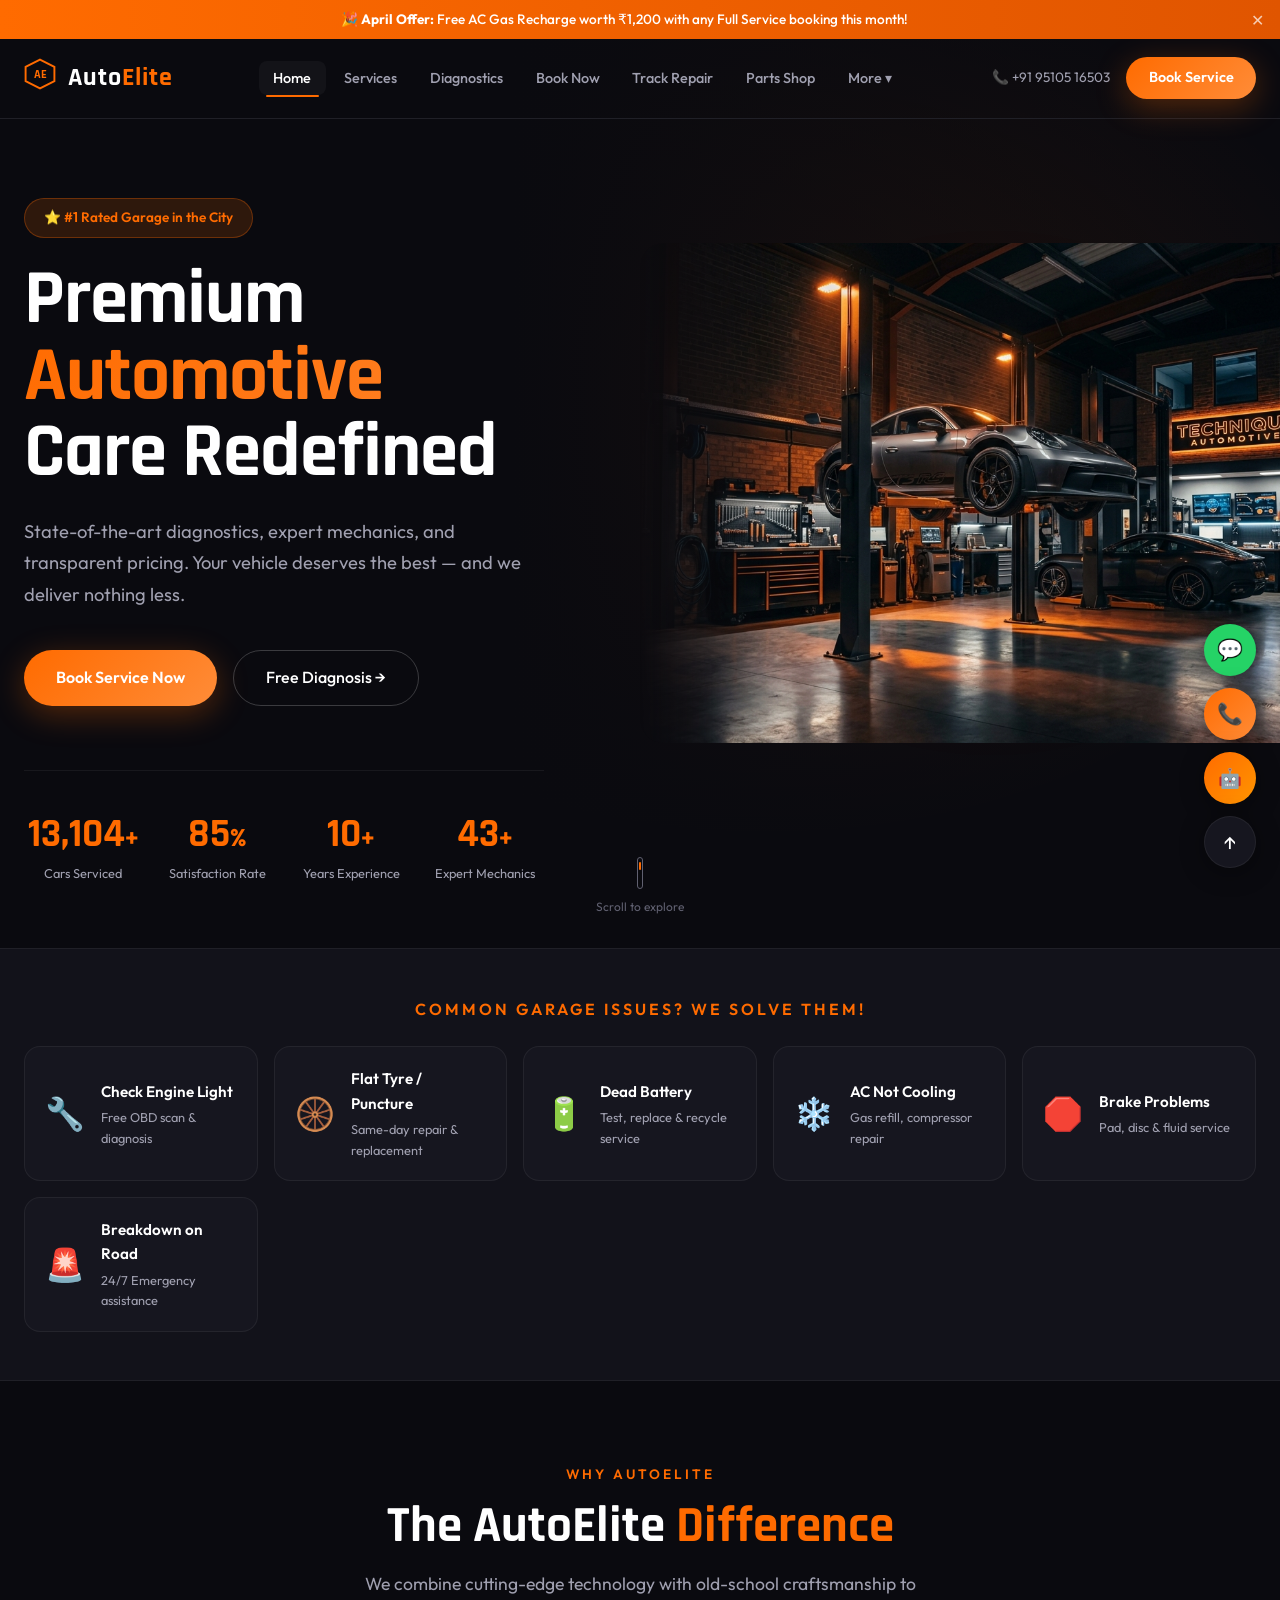
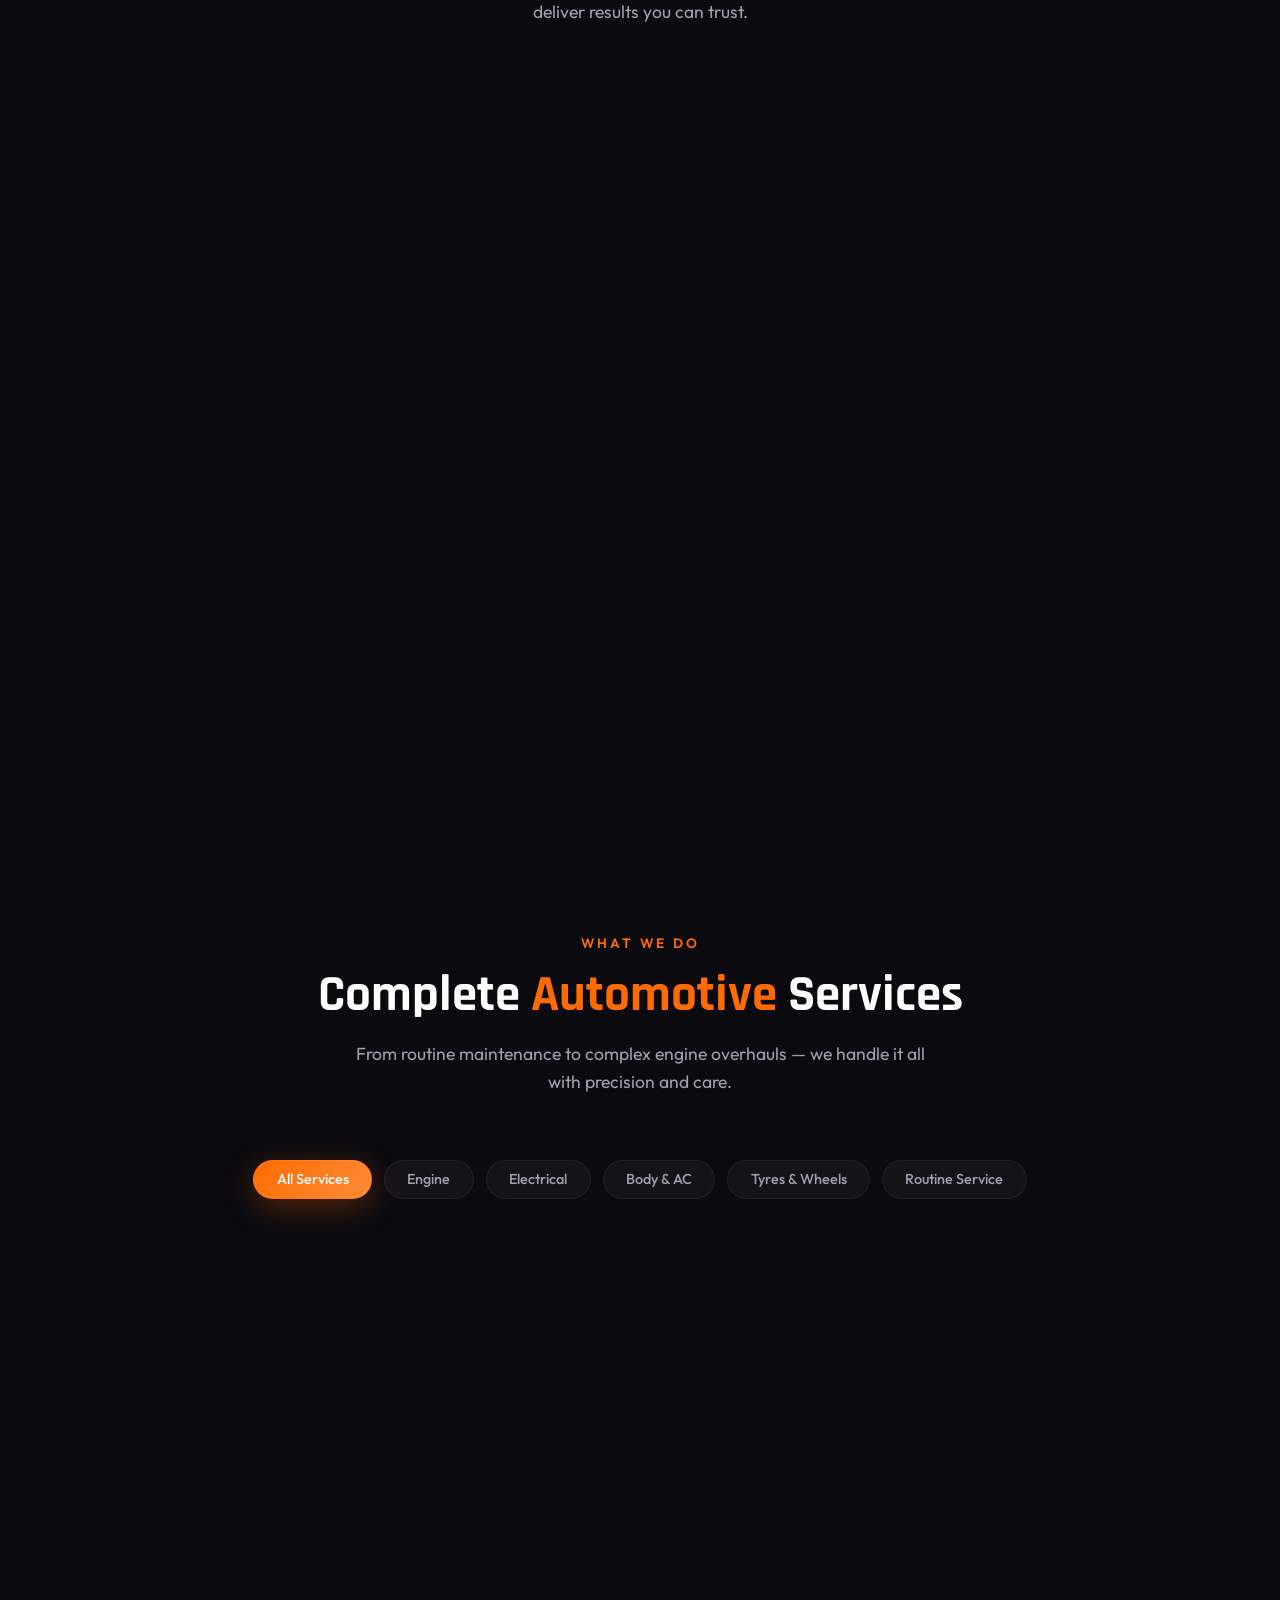
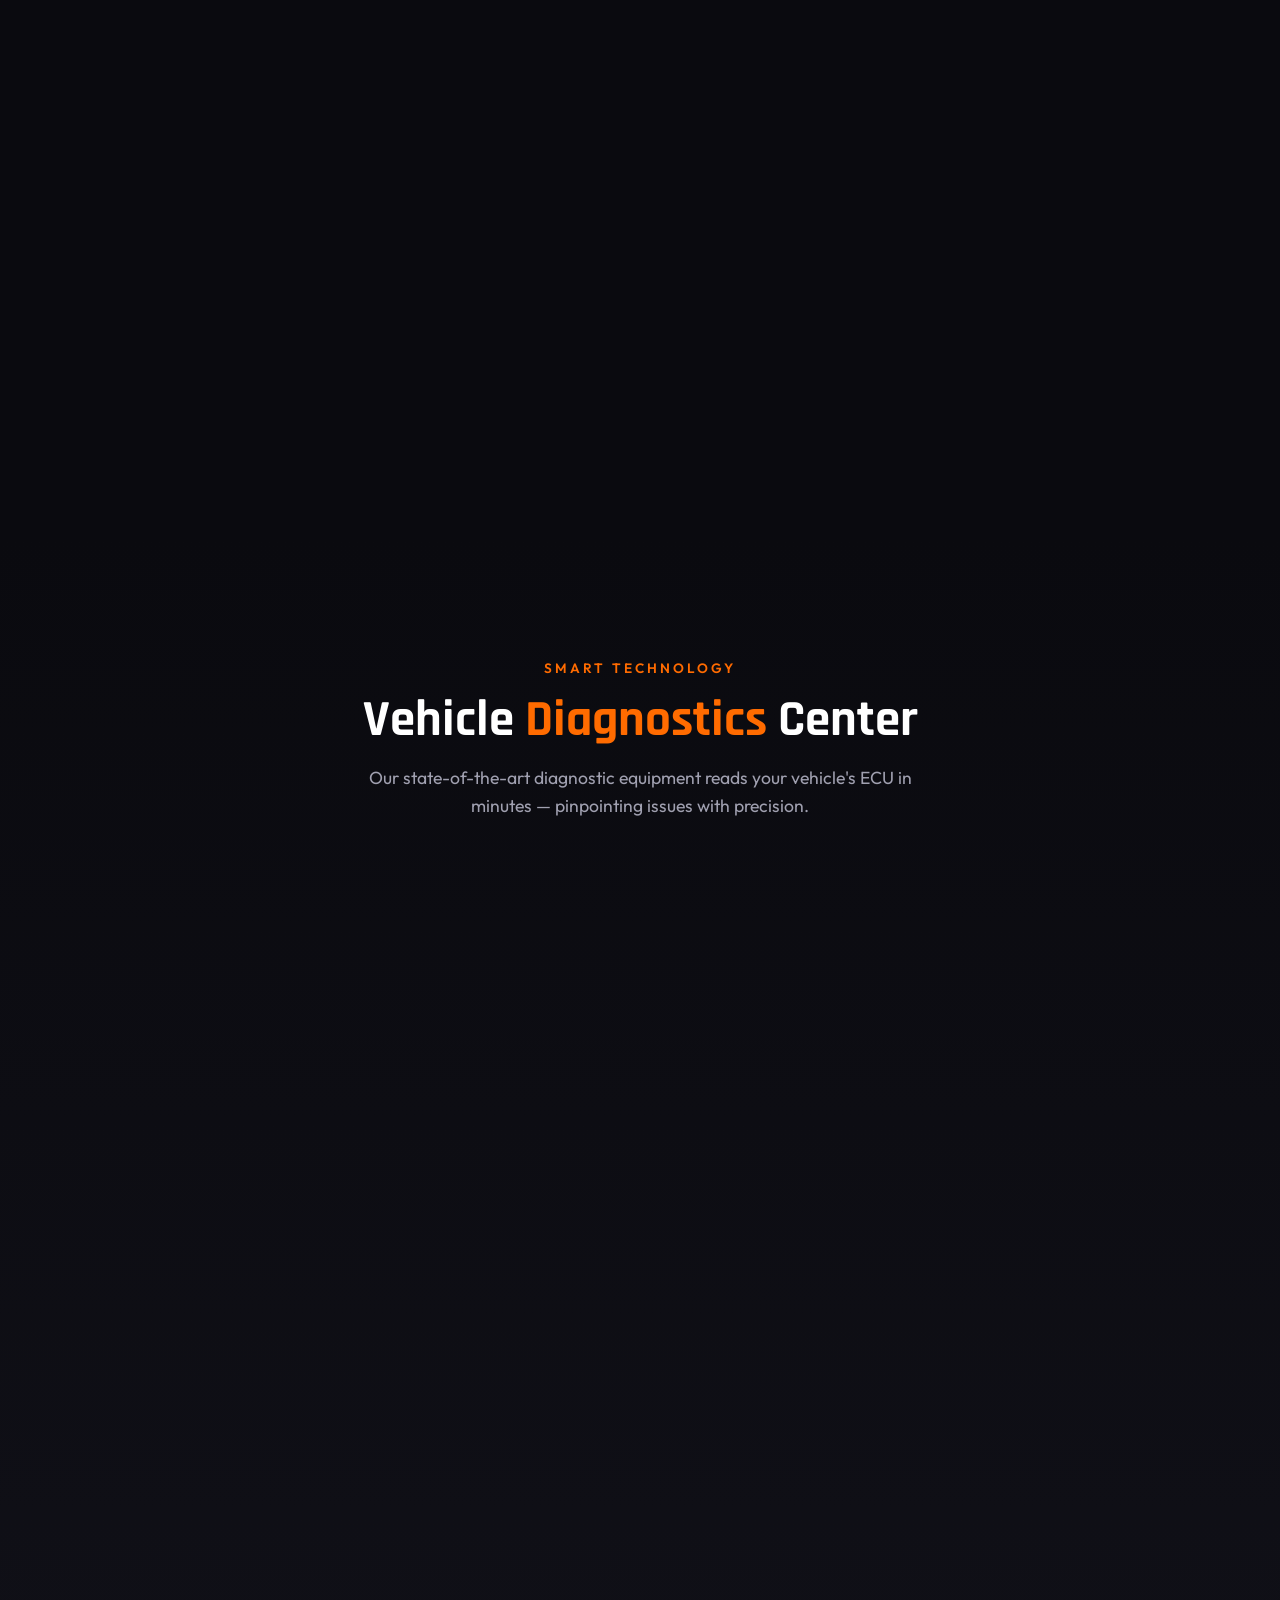
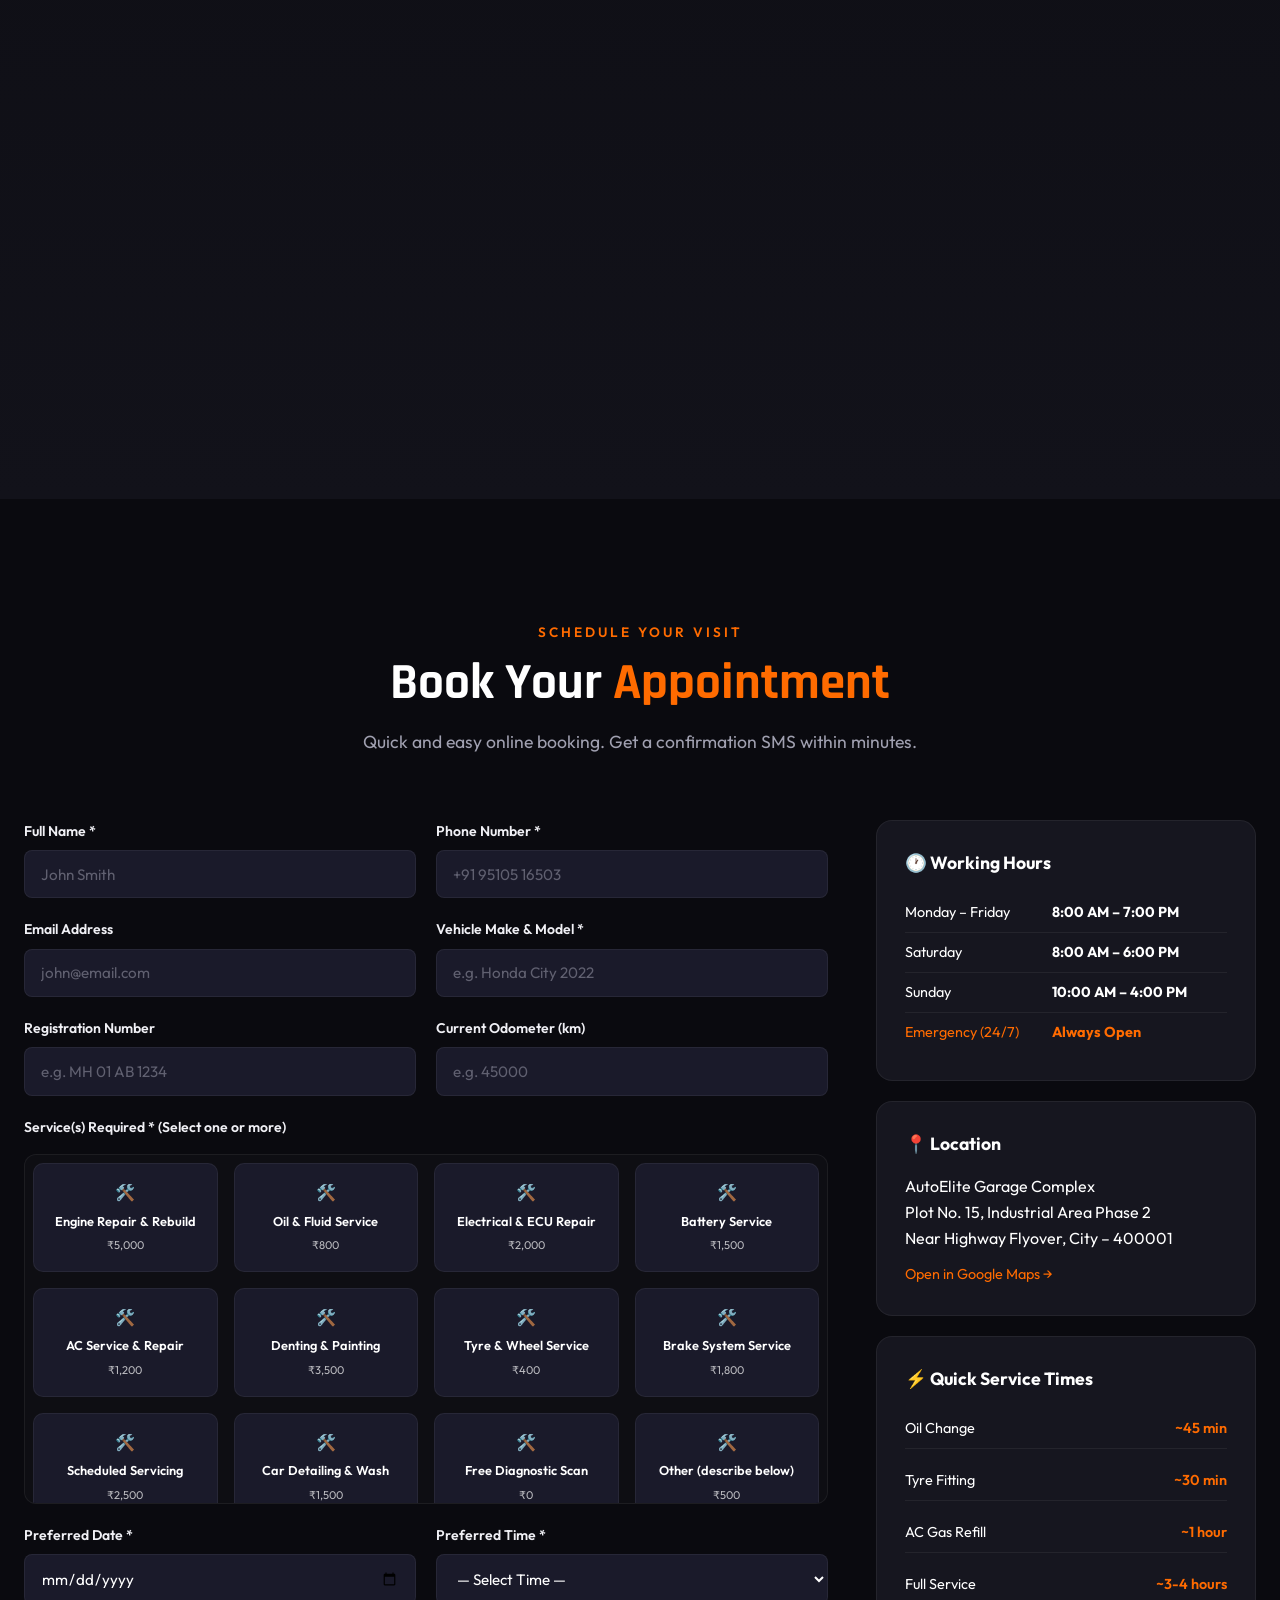
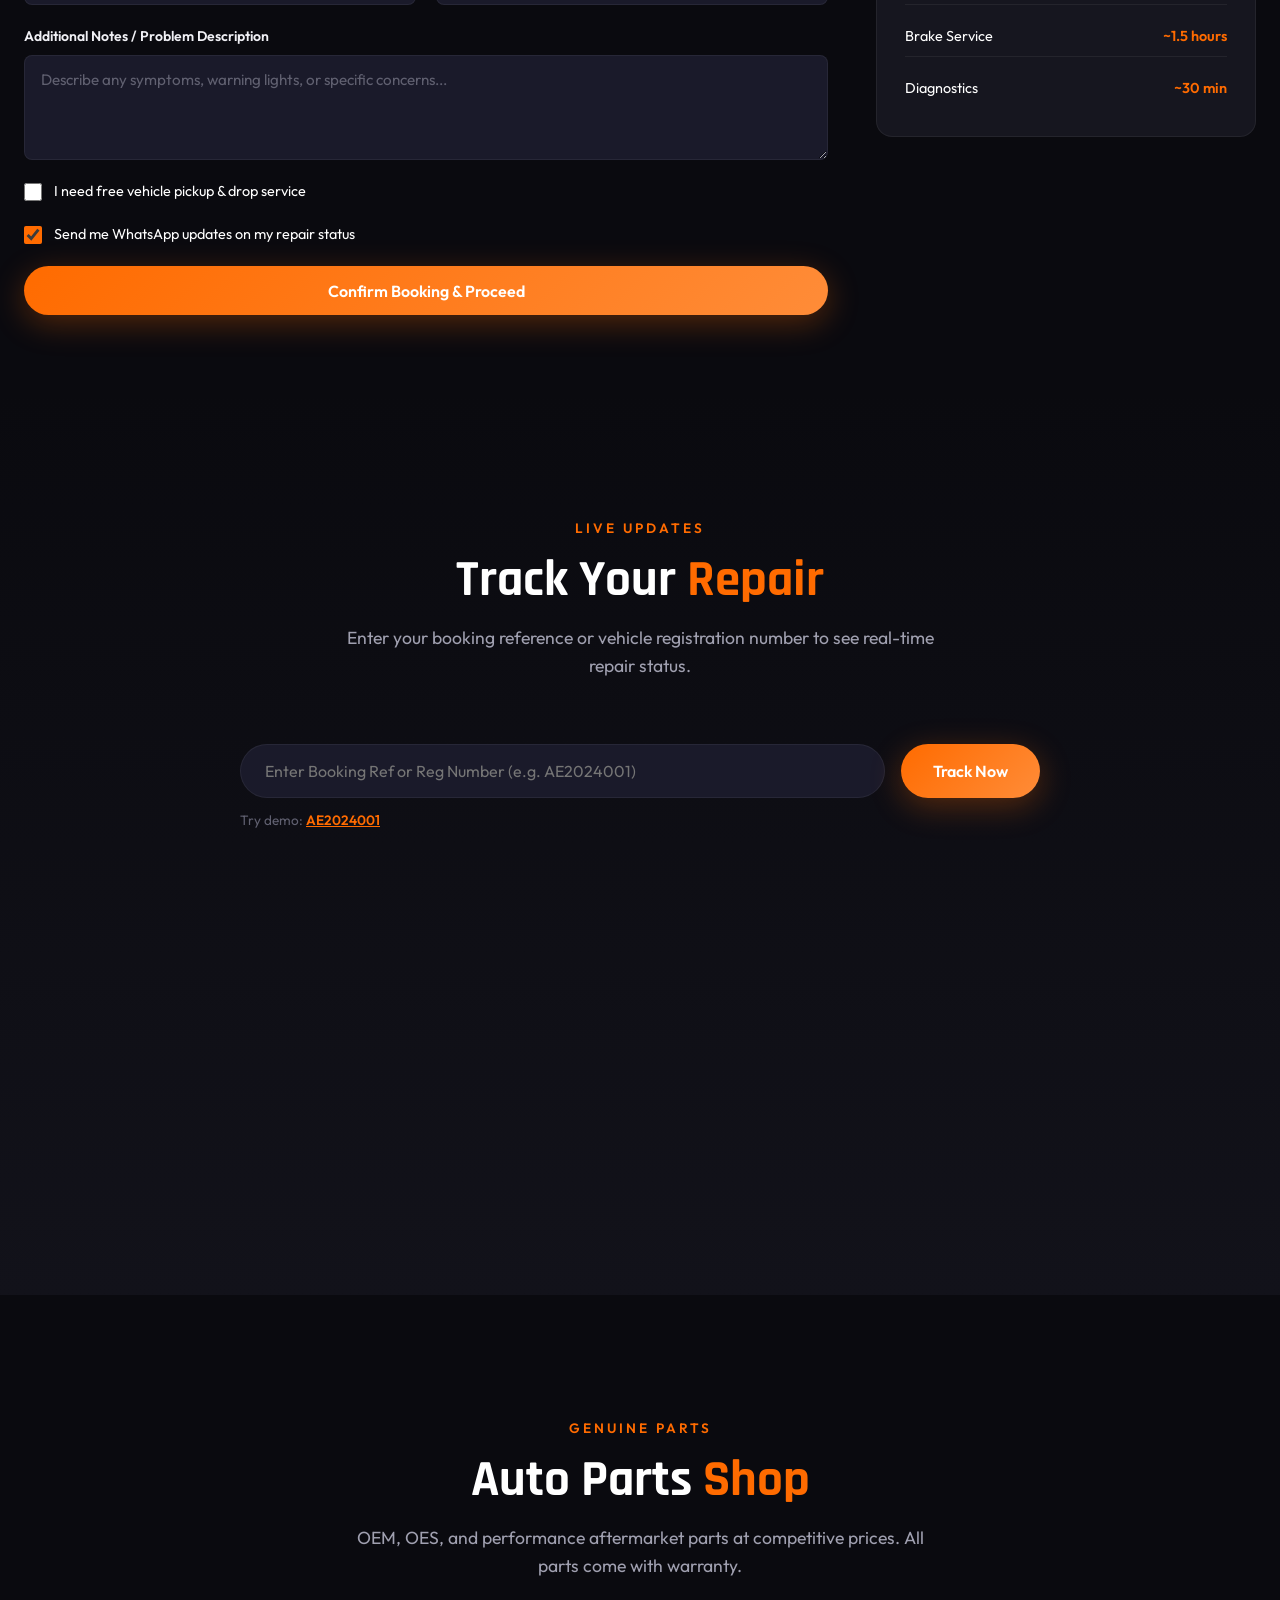
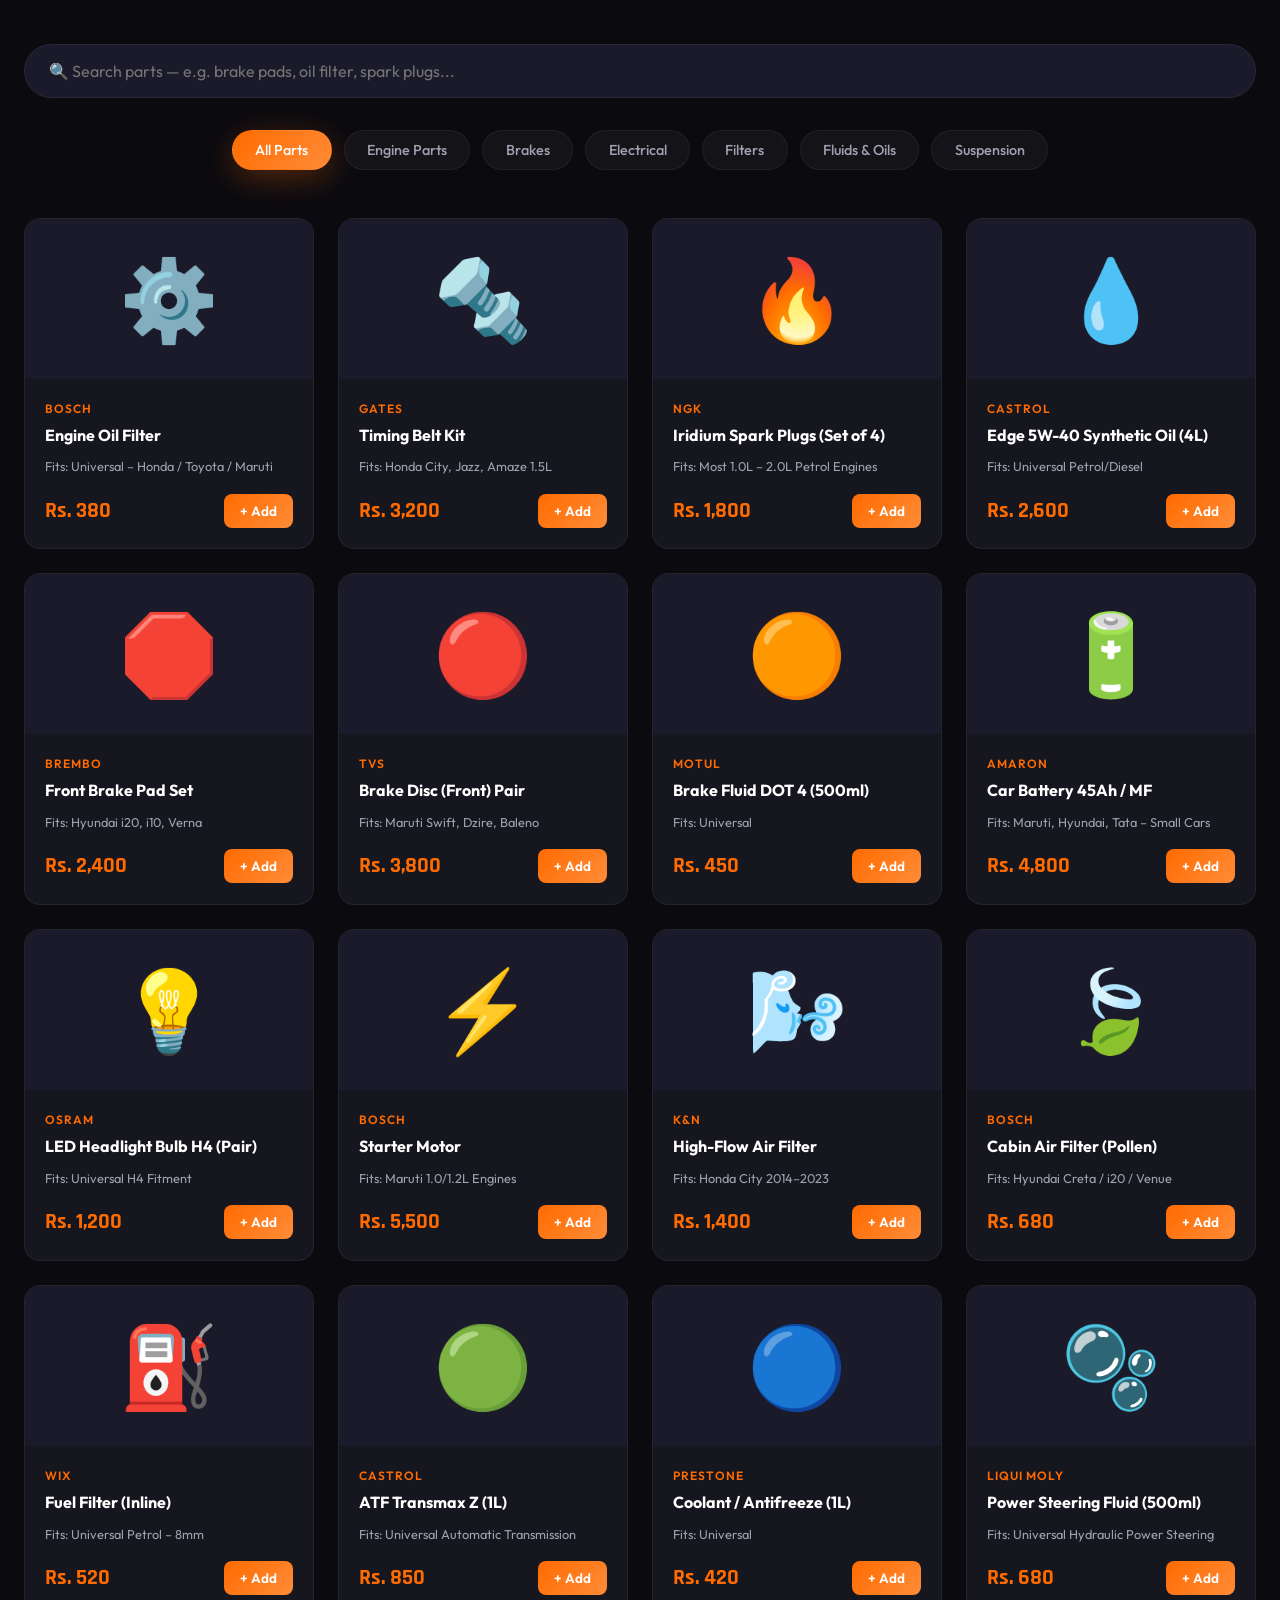
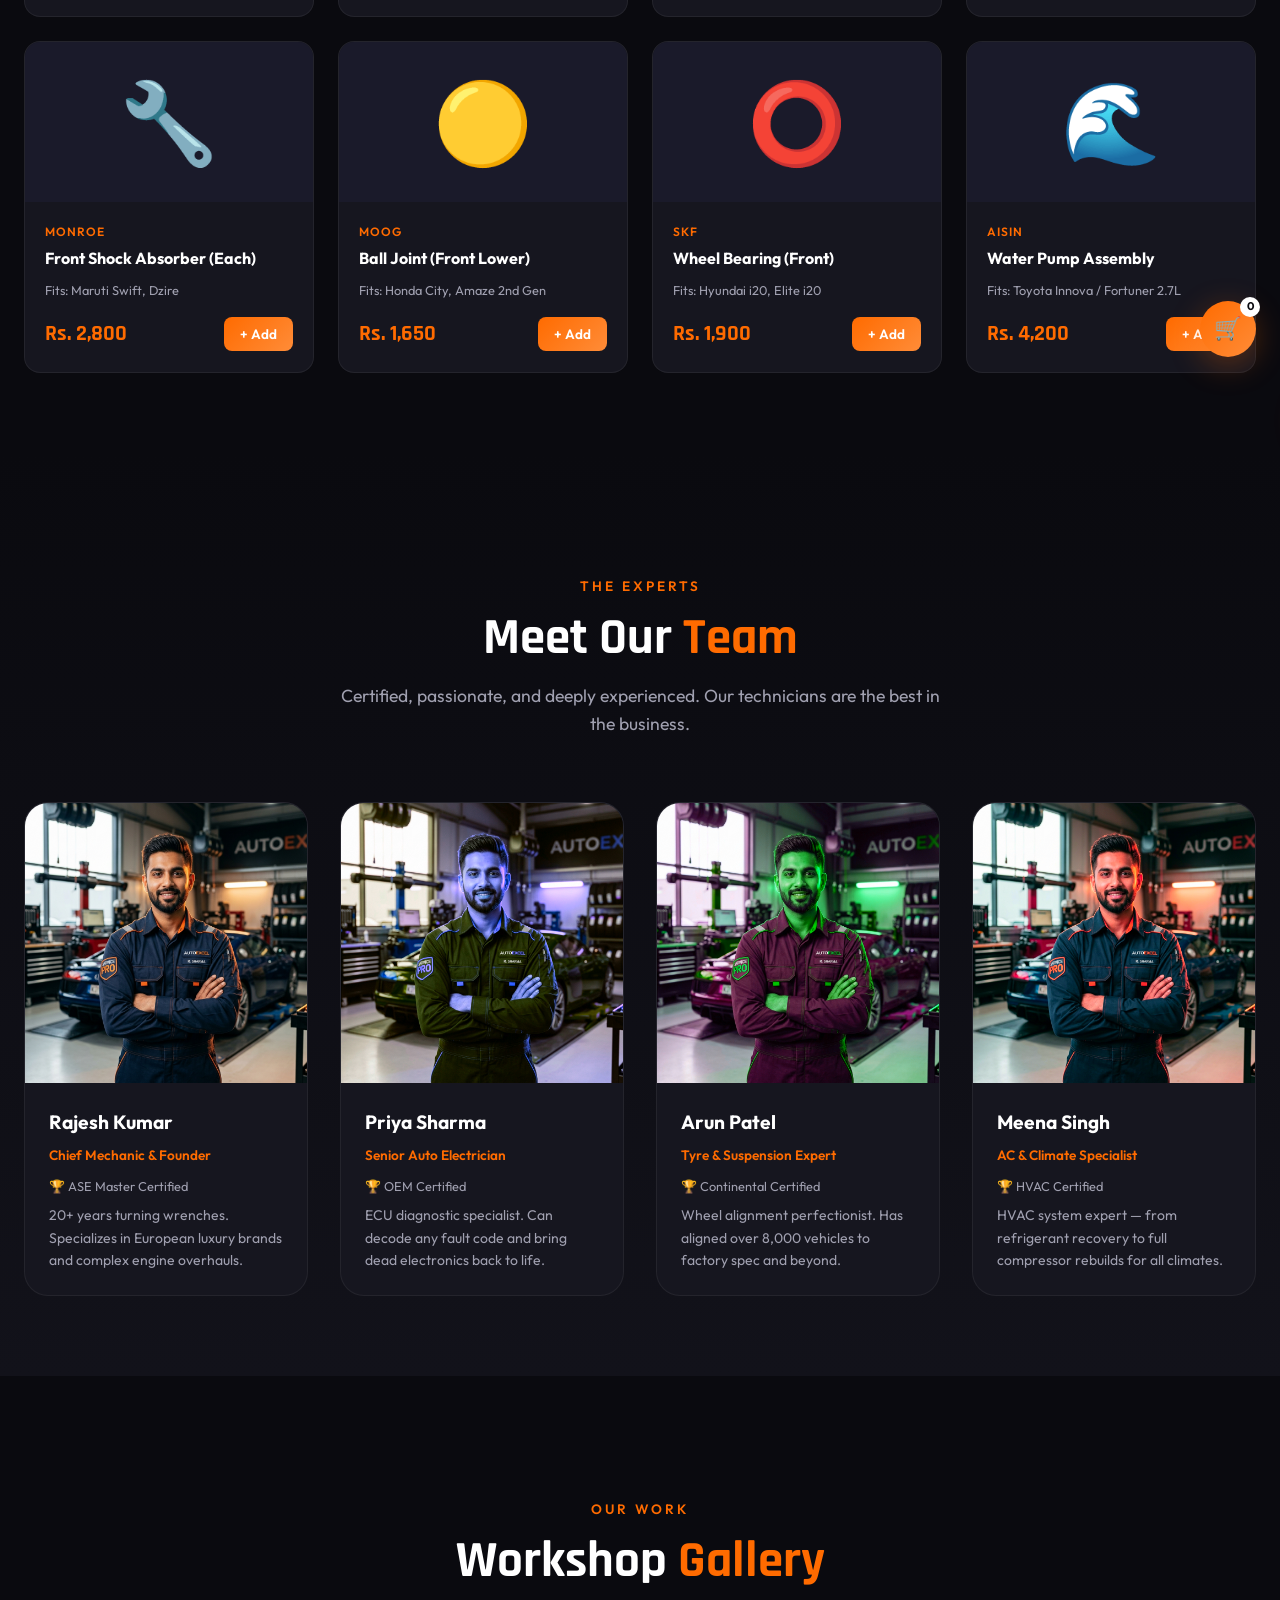
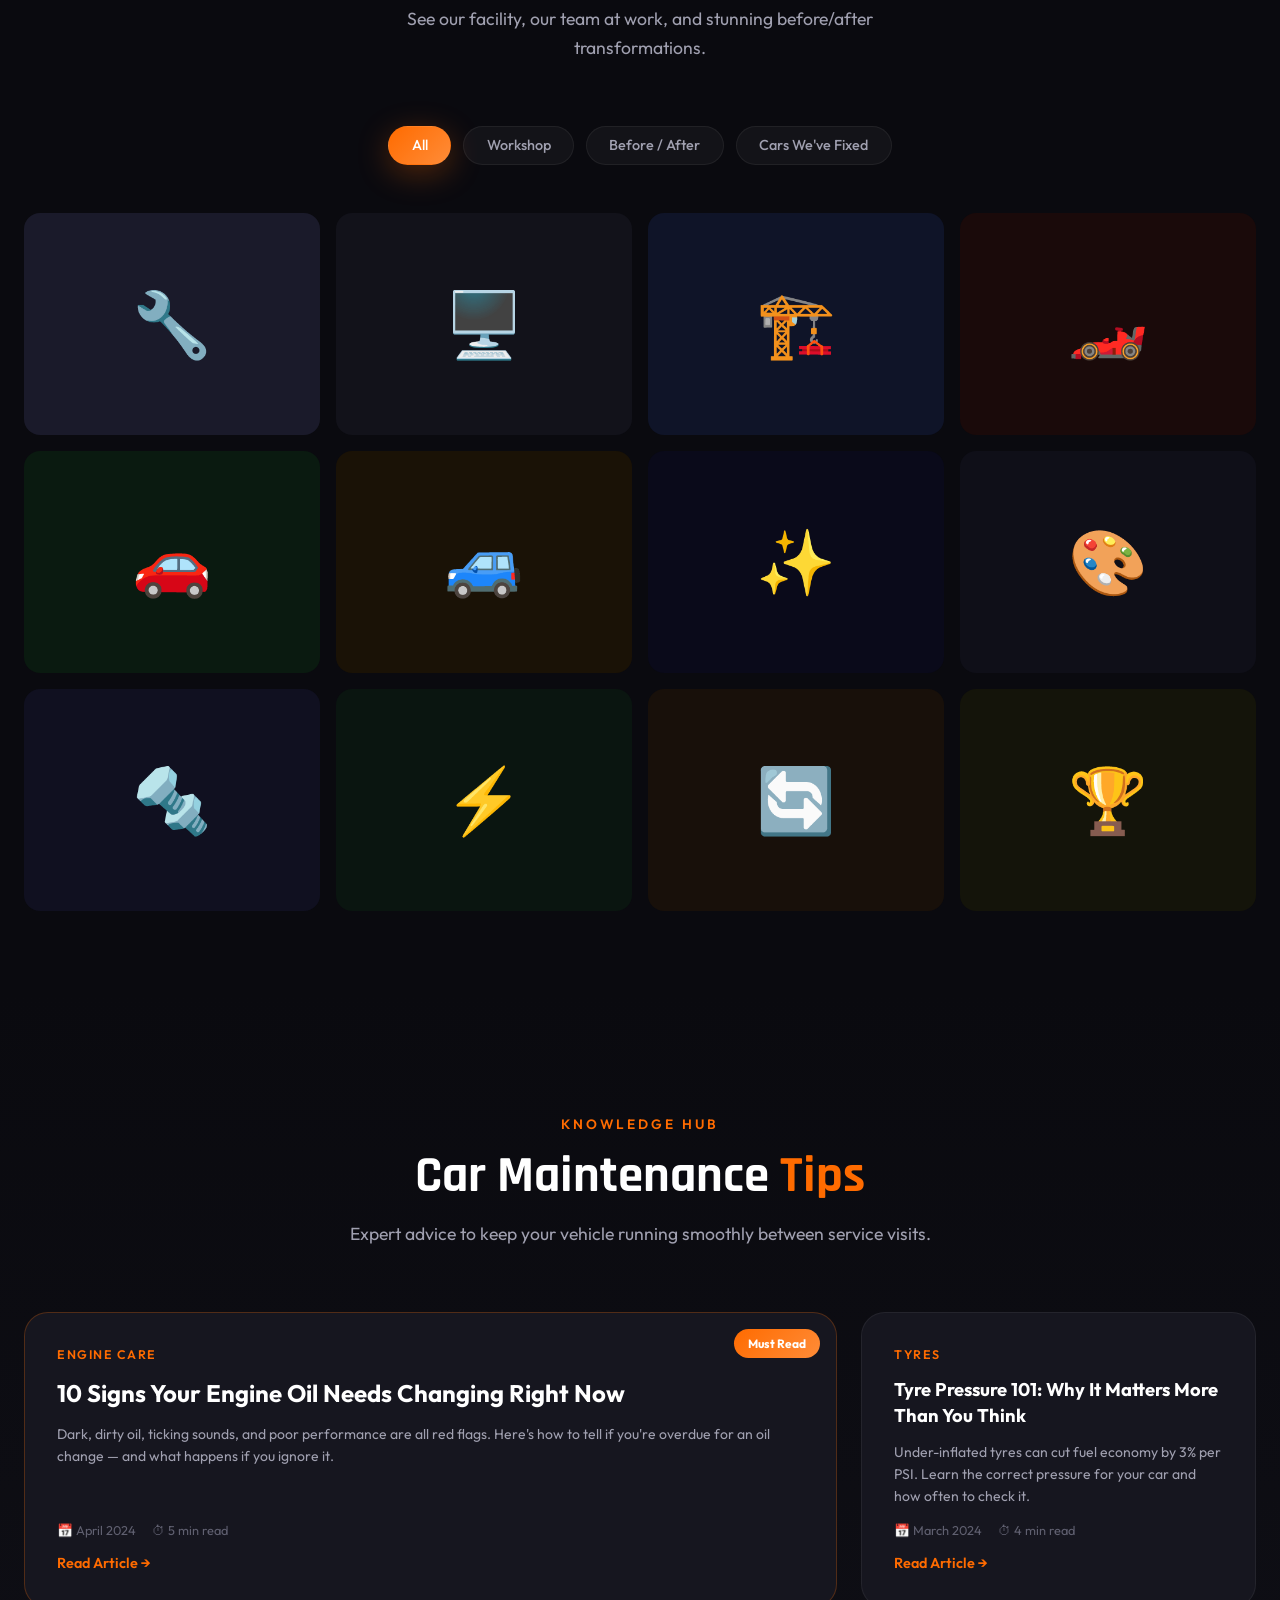
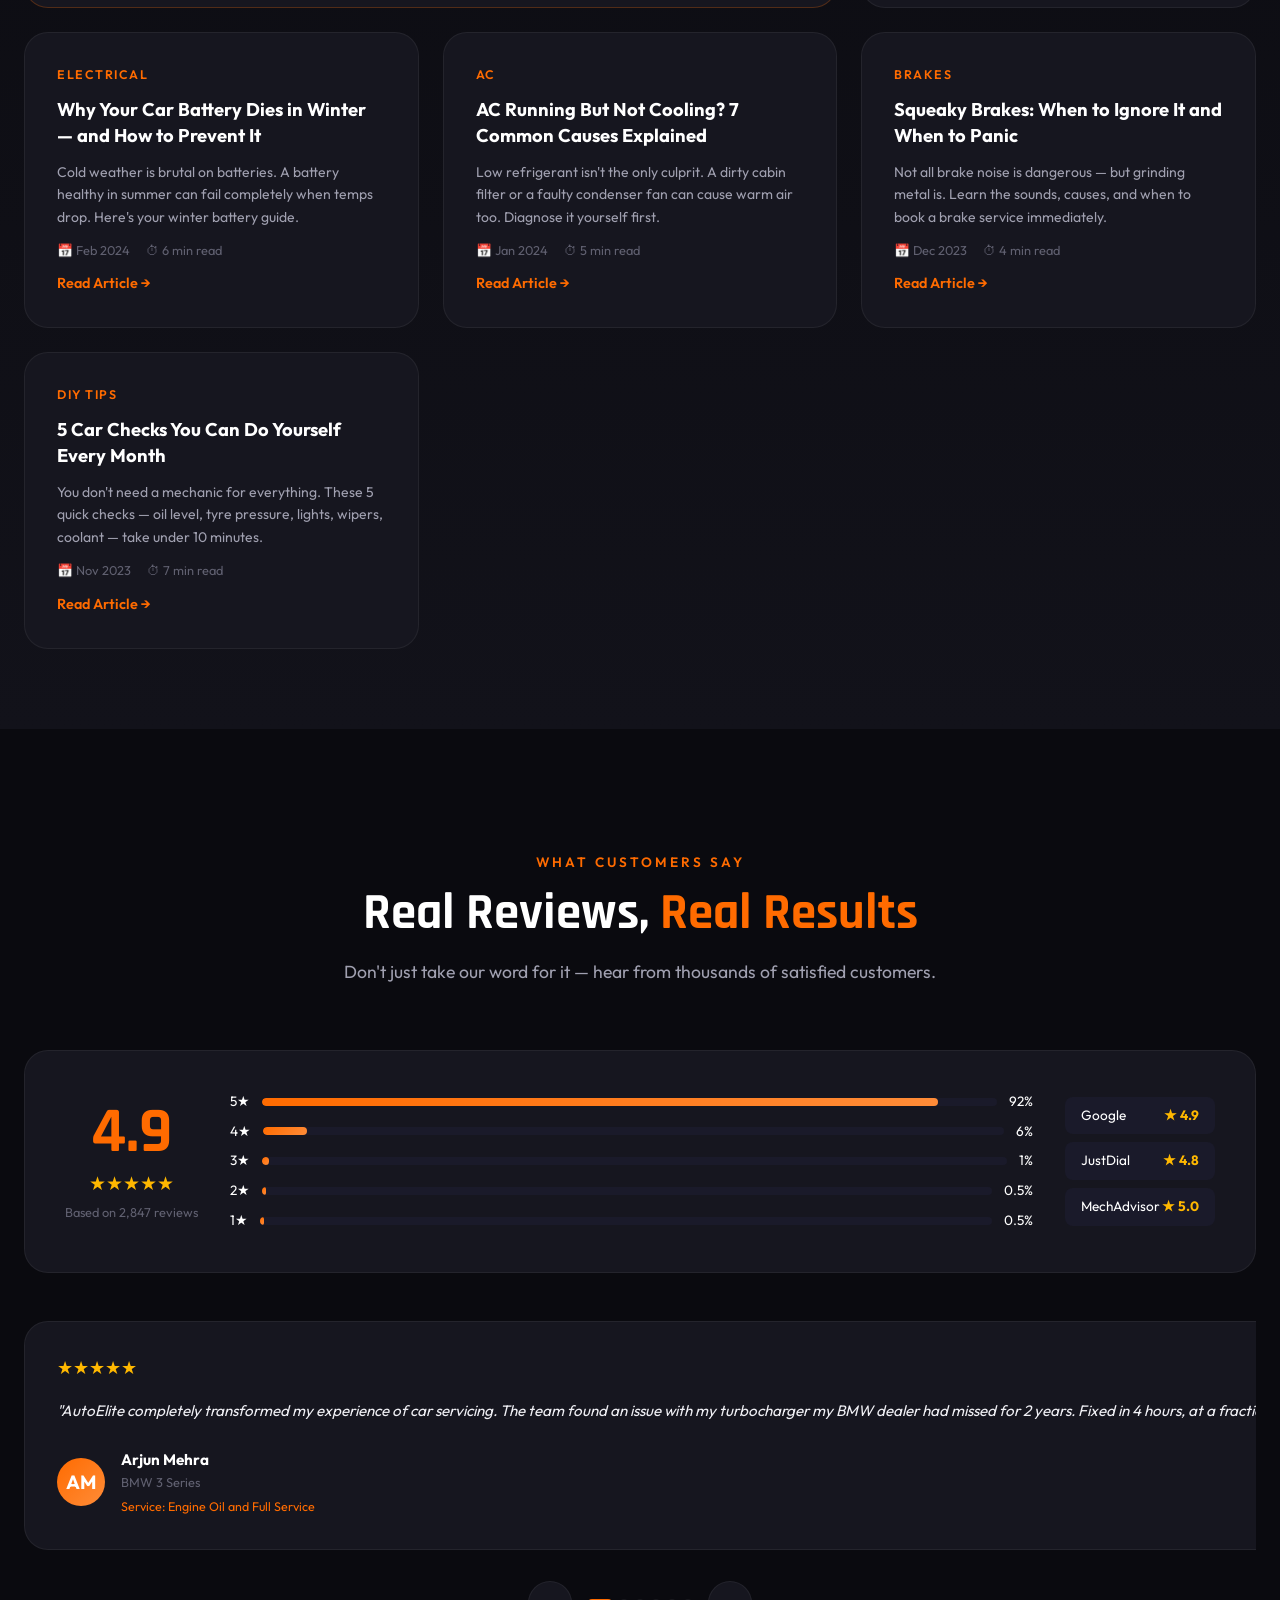
==== commit 7f490707: "feat: Add 6 new features - Live Chat, Review System, Vehicle History, Print Receipt, Checkout Flow" ====
--- a/index.html
+++ b/index.html
@@ -130,6 +130,8 @@
             <li><a href="#gallery" class="nav-link">Gallery</a></li>
             <li><a href="#blog" class="nav-link">Car Tips</a></li>
             <li><a href="#testimonials" class="nav-link">Reviews</a></li>
+            <li><a href="#write-review" class="nav-link">⭐ Write Review</a></li>
+            <li><a href="#vehicle-history" class="nav-link">🔍 Vehicle History</a></li>
             <li><a href="#faq" class="nav-link">FAQ</a></li>
             <li><a href="#estimator" class="nav-link">💰 Cost Estimator</a></li>
             <li><a href="#emergency" class="nav-link">Emergency</a></li>
@@ -689,7 +691,10 @@
             <p>Your appointment and advance payment have been received. You'll receive a confirmation call/SMS shortly.</p>
             <p class="booking-ref">Booking Ref: <strong id="booking-ref-num"></strong></p>
             <div class="payment-receipt">Receipt ID: <span id="payment-id">PAY-827391</span></div>
-            <a href="#tracking" class="btn-outline" style="margin-top:1.5rem">Track Your Repair</a>
+            <div style="display:flex;gap:1rem;flex-wrap:wrap;margin-top:1.5rem;justify-content:center">
+              <a href="#tracking" class="btn-outline">Track Your Repair</a>
+              <button class="btn-primary" onclick="printReceipt()">🖨️ Print Receipt</button>
+            </div>
           </div>
         </div>
 
@@ -1462,9 +1467,159 @@
   <div class="floating-actions">
     <a href="https://wa.me/919510516503" class="float-btn whatsapp" target="_blank" title="WhatsApp Us">💬</a>
     <a href="tel:+919510516503" class="float-btn call" title="Call Us">📞</a>
+    <!-- FEATURE 6: Chat Bubble -->
+    <button class="float-btn chat" id="chat-bubble" onclick="toggleChat()" title="Live Chat" style="background:linear-gradient(135deg,#FF6B00,#ff9500)">🤖</button>
     <button class="float-btn top" id="scroll-top" onclick="window.scrollTo({top:0,behavior:'smooth'})" title="Back to top">↑</button>
+  </div>
+
+  <!-- FEATURE 6: LIVE CHAT WINDOW -->
+  <div class="chat-window" id="chat-window">
+    <div class="chat-header">
+      <div class="chat-bot-info">
+        <div class="chat-bot-avatar">🤖</div>
+        <div>
+          <div class="chat-bot-name">AutoBot</div>
+          <div class="chat-bot-status">● Online – Typically replies instantly</div>
+        </div>
+      </div>
+      <button class="chat-close" onclick="toggleChat()">✕</button>
+    </div>
+    <div class="chat-messages" id="chat-messages"></div>
+    <div class="chat-input-row">
+      <input type="text" id="chat-input" placeholder="Ask me anything..." onkeydown="handleChatKey(event)" />
+      <button class="chat-send-btn" onclick="sendChat()">➤</button>
+    </div>
+  </div>
+
+  <!-- FEATURE 4: LEAVE A REVIEW SECTION -->
+  <section id="write-review" class="page-section">
+    <div class="container">
+      <div class="section-header">
+        <span class="section-eyebrow">Share Your Experience</span>
+        <h2 class="section-title">Leave a <span class="accent">Review</span></h2>
+        <p class="section-subtitle">Your feedback helps us improve and helps others choose great service.</p>
+      </div>
+      <div class="review-layout">
+        <div class="review-form-wrap reveal-left">
+          <div class="review-form">
+            <div class="star-rating-input">
+              <p>Your Rating *</p>
+              <div class="stars-row">
+                <button class="star-btn" onclick="setRating(1)">★</button>
+                <button class="star-btn" onclick="setRating(2)">★</button>
+                <button class="star-btn" onclick="setRating(3)">★</button>
+                <button class="star-btn" onclick="setRating(4)">★</button>
+                <button class="star-btn" onclick="setRating(5)">★</button>
+              </div>
+            </div>
+            <div class="form-row">
+              <div class="form-group">
+                <label for="review-name">Your Name *</label>
+                <input type="text" id="review-name" placeholder="Rahul Sharma" />
+              </div>
+              <div class="form-group">
+                <label for="review-car">Your Car</label>
+                <input type="text" id="review-car" placeholder="e.g. Honda City 2022" />
+              </div>
+            </div>
+            <div class="form-group">
+              <label for="review-text">Your Review *</label>
+              <textarea id="review-text" rows="4" placeholder="Tell us about your experience at AutoElite..."></textarea>
+            </div>
+            <button class="btn-primary btn-full" onclick="submitReview()">⭐ Submit Review</button>
+          </div>
+        </div>
+        <div class="user-reviews-wrap reveal-right">
+          <h3 style="margin-bottom:1.5rem">Recent Customer Reviews</h3>
+          <div id="user-reviews-list" class="user-reviews-list"></div>
+        </div>
+      </div>
+    </div>
+  </section>
+
+  <!-- FEATURE 5: VEHICLE HISTORY CHECKER (inside tracking, added as separate section) -->
+  <section id="vehicle-history" class="page-section">
+    <div class="container">
+      <div class="section-header">
+        <span class="section-eyebrow">Complete Service Log</span>
+        <h2 class="section-title">Vehicle <span class="accent">History</span> Checker</h2>
+        <p class="section-subtitle">Enter your registration number or name to view your complete service history with AutoElite.</p>
+      </div>
+      <div class="history-search reveal">
+        <div class="history-form">
+          <div class="form-row">
+            <div class="form-group">
+              <label for="history-input">Registration / Vehicle</label>
+              <input type="text" id="history-input" placeholder="e.g. MH 01 AB 1234 or Honda City" />
+            </div>
+            <div class="form-group">
+              <label for="history-name">Or Your Name</label>
+              <input type="text" id="history-name" placeholder="e.g. Rahul Sharma" />
+            </div>
+          </div>
+          <button class="btn-primary" onclick="checkVehicleHistory()">🔍 Search History</button>
+        </div>
+        <div id="history-result" class="history-result hidden"></div>
+      </div>
+    </div>
+  </section>
+
+  <!-- FEATURE 7: PRINT RECEIPT AREA (hidden, only visible on print) -->
+  <div id="print-receipt" style="display:none"></div>
+
+  <!-- FEATURE 9: PARTS SHOP CHECKOUT MODAL -->
+  <div class="checkout-modal" id="checkout-modal">
+    <div class="checkout-modal-inner">
+      <button class="checkout-close" onclick="closeCheckout()">✕</button>
+      <div id="checkout-form-wrap">
+        <h3>🛒 Complete Your Order</h3>
+        <div class="co-summary">
+          <div id="checkout-items-list"></div>
+          <div class="co-total"><span>Order Total:</span> <strong id="checkout-total-amt">₹0</strong></div>
+        </div>
+        <div class="form-row" style="margin-top:1.5rem">
+          <div class="form-group">
+            <label for="co-name">Full Name *</label>
+            <input type="text" id="co-name" placeholder="Your name" />
+          </div>
+          <div class="form-group">
+            <label for="co-phone">Phone *</label>
+            <input type="tel" id="co-phone" placeholder="+91 XXXXX XXXXX" />
+          </div>
+        </div>
+        <div class="form-group">
+          <label for="co-address">Delivery Address *</label>
+          <textarea id="co-address" rows="2" placeholder="Full address for parts delivery"></textarea>
+        </div>
+        <div class="form-row">
+          <div class="form-group">
+            <label for="co-pincode">Pincode *</label>
+            <input type="text" id="co-pincode" placeholder="400001" />
+          </div>
+          <div class="form-group">
+            <label for="co-payment">Payment Method</label>
+            <select id="co-payment">
+              <option value="cod">💵 Cash on Delivery</option>
+              <option value="upi">📱 UPI / QR Code</option>
+              <option value="card">💳 Card (Pay on Delivery)</option>
+            </select>
+          </div>
+        </div>
+        <p style="font-size:0.75rem;color:var(--grey-3);margin-bottom:1.5rem">Note: Parts delivery within 2–3 business days. Installation available at our garage.</p>
+        <button class="btn-primary btn-full" onclick="placeOrder()">✅ Place Order</button>
+        <button class="btn-outline btn-full" style="margin-top:0.75rem" onclick="closeCheckout()">Cancel</button>
+      </div>
+      <div id="checkout-success" class="booking-success hidden">
+        <div class="success-animation">🎉</div>
+        <h3>Order Placed Successfully!</h3>
+        <p>Your order ID: <strong id="order-id-display"></strong></p>
+        <p>We'll contact you within 2 hours to confirm delivery details. Parts will arrive in 2–3 business days.</p>
+        <button class="btn-outline" style="margin-top:1rem" onclick="closeCheckout()">Continue Shopping</button>
+      </div>
+    </div>
   </div>
 
   <script src="js/main.js"></script>
 </body>
 </html>
+
--- a/css/style.css
+++ b/css/style.css
@@ -1283,3 +1283,191 @@
 
 /* UPDATED BOOKING INFO layout fix */
 .booking-info { display: flex; flex-direction: column; gap: 0; }
+
+/* ====================================================
+   NEW FEATURES CSS
+   ==================================================== */
+
+/* ── FEATURE 6: LIVE CHAT WIDGET ─────────────────── */
+.chat-window {
+  position: fixed; bottom: 6rem; right: 1.5rem; width: 360px;
+  background: var(--dark-2); border: 1px solid var(--dark-border);
+  border-radius: var(--radius-lg); z-index: 1200;
+  box-shadow: 0 20px 60px rgba(0,0,0,0.6);
+  display: flex; flex-direction: column;
+  max-height: 520px; overflow: hidden;
+  transform: translateY(20px) scale(0.95); opacity: 0;
+  pointer-events: none; transition: all 0.3s cubic-bezier(0.4,0,0.2,1);
+}
+.chat-window.open {
+  transform: translateY(0) scale(1); opacity: 1; pointer-events: all;
+}
+.chat-header {
+  background: var(--dark-3); padding: 1rem 1.25rem;
+  display: flex; justify-content: space-between; align-items: center;
+  border-bottom: 1px solid var(--dark-border); flex-shrink: 0;
+}
+.chat-bot-info { display: flex; align-items: center; gap: 0.75rem; }
+.chat-bot-avatar {
+  width: 40px; height: 40px; border-radius: 50%;
+  background: var(--gradient); display: flex; align-items: center;
+  justify-content: center; font-size: 1.2rem;
+}
+.chat-bot-name { font-weight: 700; font-size: 0.95rem; }
+.chat-bot-status { font-size: 0.72rem; color: var(--success); }
+.chat-close { color: var(--grey-3); font-size: 1.1rem; transition: var(--transition); }
+.chat-close:hover { color: white; }
+.chat-messages {
+  flex: 1; overflow-y: auto; padding: 1rem;
+  display: flex; flex-direction: column; gap: 0.75rem;
+  scroll-behavior: smooth;
+}
+.chat-msg {
+  max-width: 85%; padding: 0.65rem 1rem;
+  border-radius: 18px; font-size: 0.875rem; line-height: 1.5;
+  animation: msgPop 0.25s ease;
+}
+@keyframes msgPop { from { opacity:0; transform: translateY(6px); } to { opacity:1; transform: translateY(0); } }
+.bot-msg {
+  background: var(--dark-3); border: 1px solid var(--dark-border);
+  border-bottom-left-radius: 4px; align-self: flex-start;
+  color: var(--grey-1);
+}
+.bot-msg a { color: var(--orange); text-decoration: underline; }
+.user-msg {
+  background: var(--gradient); color: white;
+  border-bottom-right-radius: 4px; align-self: flex-end;
+}
+.chat-input-row {
+  display: flex; gap: 0.5rem; padding: 0.85rem 1rem;
+  border-top: 1px solid var(--dark-border); flex-shrink: 0;
+}
+#chat-input {
+  flex: 1; background: var(--dark-3); border: 1px solid var(--dark-border);
+  border-radius: 50px; padding: 0.6rem 1rem;
+  color: white; font-size: 0.875rem; outline: none;
+  transition: var(--transition);
+}
+#chat-input:focus { border-color: var(--orange); }
+.chat-send-btn {
+  background: var(--gradient); color: white; border: none;
+  width: 38px; height: 38px; border-radius: 50%;
+  font-size: 1rem; cursor: pointer; flex-shrink: 0;
+  transition: var(--transition);
+}
+.chat-send-btn:hover { transform: scale(1.1); }
+.float-btn.chat { font-size: 1.2rem; }
+@keyframes chatPulse { 0%,100% { box-shadow: 0 0 0 0 rgba(255,107,0,0.5); } 50% { box-shadow: 0 0 0 10px rgba(255,107,0,0); } }
+.float-btn.chat.pulsing { animation: chatPulse 2s ease infinite; }
+
+/* ── FEATURE 4: REVIEW SECTION ───────────────────── */
+.review-layout {
+  display: grid; grid-template-columns: 1fr 1fr; gap: 3rem;
+  align-items: start;
+}
+.review-form {
+  background: var(--dark-card); border: 1px solid var(--dark-border);
+  border-radius: var(--radius-lg); padding: 2rem;
+}
+.star-rating-input { margin-bottom: 1.5rem; }
+.star-rating-input p { font-size: 0.875rem; font-weight: 600; color: var(--grey-2); margin-bottom: 0.75rem; }
+.stars-row { display: flex; gap: 0.5rem; }
+.star-btn {
+  font-size: 2.2rem; background: none; border: none;
+  cursor: pointer; color: var(--grey-3); transition: all 0.15s ease;
+  line-height: 1;
+}
+.star-btn:hover, .star-btn.active { color: #FFD700; transform: scale(1.2); }
+.user-reviews-wrap { display: flex; flex-direction: column; }
+.user-reviews-list {
+  display: flex; flex-direction: column; gap: 1.25rem;
+  max-height: 600px; overflow-y: auto; padding-right: 0.5rem;
+}
+.user-review-card {
+  background: var(--dark-card); border: 1px solid var(--dark-border);
+  border-radius: var(--radius); padding: 1.5rem; transition: var(--transition);
+}
+.user-review-card:hover { border-color: rgba(255,107,0,0.3); }
+.ur-header { display: flex; align-items: center; gap: 1rem; margin-bottom: 0.75rem; }
+.ur-avatar {
+  width: 44px; height: 44px; border-radius: 50%;
+  background: var(--gradient); display: flex; align-items: center;
+  justify-content: center; font-weight: 700; font-size: 0.9rem; flex-shrink: 0;
+}
+.ur-name { font-weight: 700; font-size: 0.95rem; }
+.ur-car { font-size: 0.78rem; color: var(--orange); }
+.ur-stars { margin-left: auto; color: #FFD700; font-size: 1rem; letter-spacing: 1px; }
+.ur-text { font-size: 0.875rem; color: var(--grey-2); line-height: 1.6; font-style: italic; }
+.ur-date { font-size: 0.75rem; color: var(--grey-3); margin-top: 0.75rem; }
+@media (max-width: 900px) { .review-layout { grid-template-columns: 1fr; } }
+
+/* ── FEATURE 5: VEHICLE HISTORY CHECKER ─────────── */
+.history-search { max-width: 800px; margin: 0 auto; }
+.history-form {
+  background: var(--dark-card); border: 1px solid var(--dark-border);
+  border-radius: var(--radius-lg); padding: 2rem; margin-bottom: 2rem;
+}
+.history-form .btn-primary { margin-top: 1rem; }
+.history-result { display: flex; flex-direction: column; gap: 1rem; }
+.history-result.hidden { display: none; }
+.history-card {
+  background: var(--dark-card); border: 1px solid var(--dark-border);
+  border-radius: var(--radius); padding: 1.5rem; transition: var(--transition);
+}
+.history-card:hover { border-color: rgba(255,107,0,0.3); }
+.hc-top { display: flex; justify-content: space-between; align-items: center; margin-bottom: 0.75rem; }
+.hc-ref { font-family: 'Rajdhani'; font-size: 1.1rem; font-weight: 700; color: var(--orange); }
+.hc-status { font-size: 0.75rem; font-weight: 700; padding: 0.3rem 0.75rem; border-radius: 50px; }
+.status-received { background: rgba(0,200,122,0.1); color: var(--success); }
+.status-inprogress { background: rgba(255,107,0,0.1); color: var(--orange); }
+.hc-vehicle, .hc-service, .hc-date, .hc-amount {
+  font-size: 0.875rem; color: var(--grey-2); margin-bottom: 0.4rem;
+}
+.hc-amount { color: var(--orange); font-weight: 600; }
+
+/* ── FEATURE 9: PARTS SHOP CHECKOUT MODAL ────────── */
+.checkout-modal {
+  position: fixed; inset: 0; background: rgba(0,0,0,0.85);
+  backdrop-filter: blur(10px); z-index: 2000;
+  display: none; align-items: center; justify-content: center;
+}
+.checkout-modal.open { display: flex; }
+.checkout-modal-inner {
+  background: var(--dark-card); border: 1px solid var(--dark-border);
+  border-radius: var(--radius-lg); padding: 2.5rem;
+  width: 90%; max-width: 560px; max-height: 90vh;
+  overflow-y: auto; position: relative;
+  box-shadow: 0 40px 100px rgba(0,0,0,0.8);
+}
+.checkout-modal-inner h3 { font-family: 'Rajdhani'; font-size: 1.6rem; margin-bottom: 1.5rem; }
+.checkout-close {
+  position: absolute; top: 1.25rem; right: 1.25rem;
+  color: var(--grey-3); font-size: 1.2rem; transition: var(--transition);
+}
+.checkout-close:hover { color: white; }
+.co-summary {
+  background: var(--dark-3); border-radius: var(--radius);
+  padding: 1rem; margin-bottom: 0.5rem;
+}
+.co-item {
+  display: flex; justify-content: space-between; font-size: 0.875rem;
+  padding: 0.4rem 0; border-bottom: 1px solid var(--dark-border); color: var(--grey-2);
+}
+.co-item:last-child { border-bottom: none; }
+.co-total {
+  display: flex; justify-content: space-between;
+  font-size: 1rem; font-weight: 700; padding-top: 0.75rem;
+  margin-top: 0.5rem; border-top: 2px solid var(--orange); color: var(--orange);
+}
+
+/* ── FEATURE 7: PRINT STYLES ─────────────────────── */
+@media print {
+  body > *:not(#print-receipt) { display: none !important; }
+  #print-receipt { display: block !important; }
+  .print-header { text-align: center; margin-bottom: 2rem; }
+  .print-header h1 { font-size: 2rem; color: #FF6B00; }
+  .print-header h2 { font-size: 1.25rem; margin-top: 0.5rem; }
+  .print-table { width: 100%; border-collapse: collapse; margin-top: 1rem; font-size: 14px; }
+  .print-table tr td { padding: 0.6rem; border-bottom: 1px solid #ddd; }
+  .print-table tr:last-child td { border: none; font-weight: bold; }
+}
